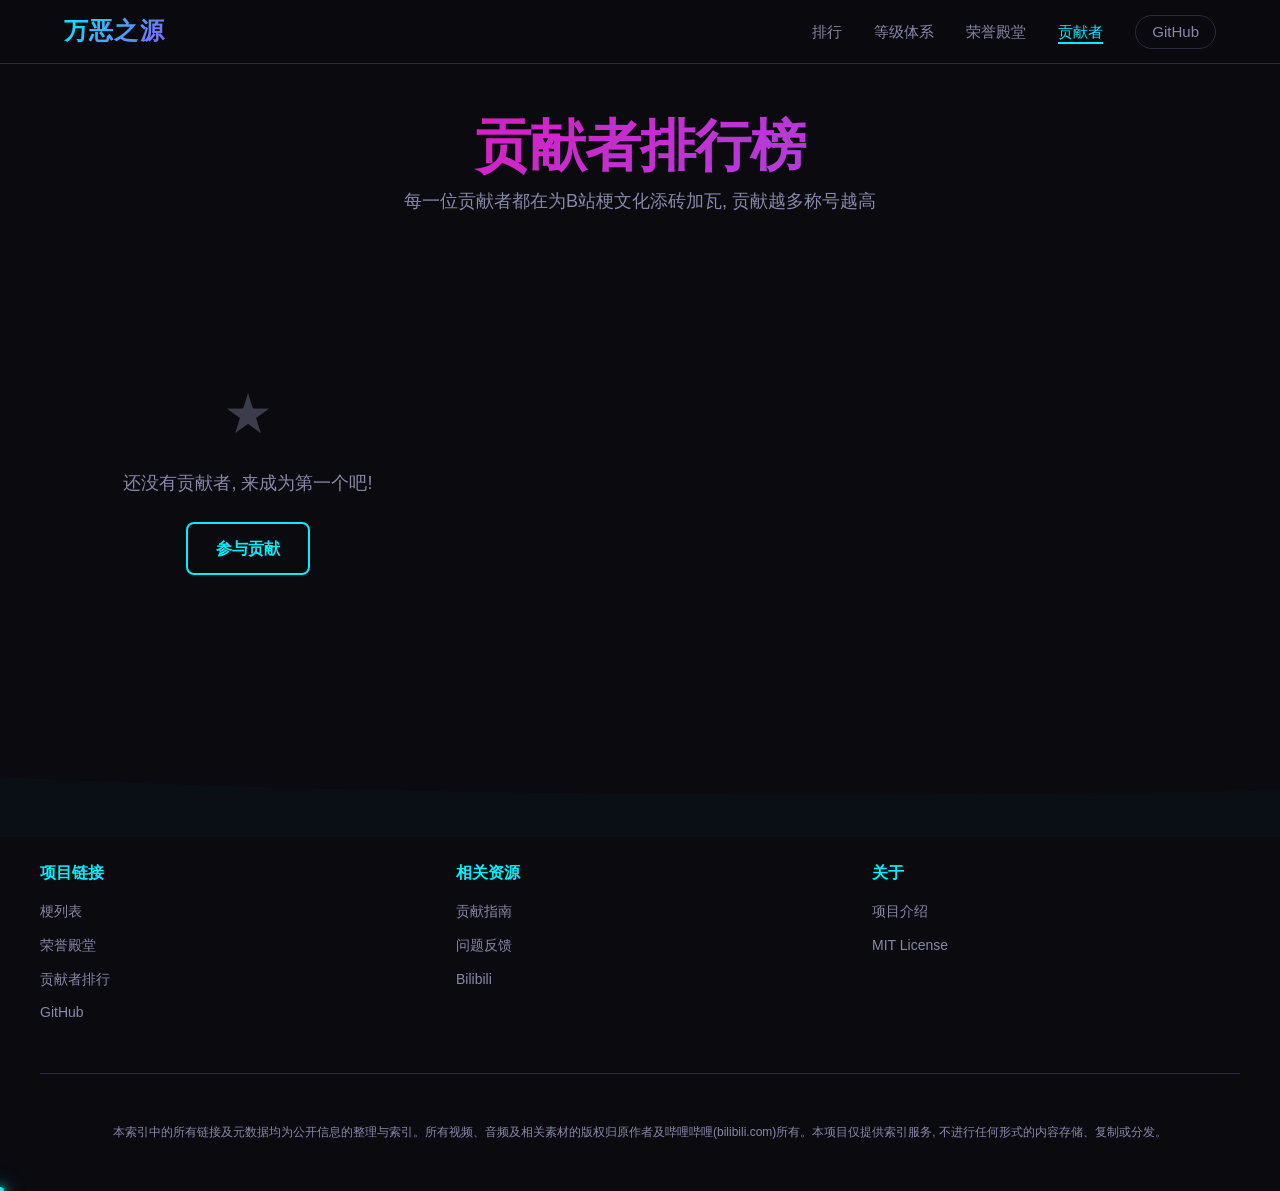
==== docs/contributors.html @ b88a9e04 "Phase 3完成" ====
<!DOCTYPE html>
<html lang="zh-CN">
<head>
    <meta charset="UTF-8">
    <meta name="viewport" content="width=device-width, initial-scale=1.0">
    <title>贡献者排行 | 万恶之源</title>
    <link href="https://fonts.googleapis.com/css2?family=Space+Grotesk:wght@400;500;600;700;800&display=swap" rel="stylesheet">
    <link rel="stylesheet" href="css/style.css">
</head>
<body>
    <nav class="nav">
        <div class="nav-inner">
            <a href="index.html" class="nav-logo">万恶之源</a>
            <button class="nav-hamburger" aria-label="菜单">
                <span></span><span></span><span></span>
            </button>
            <ul class="nav-links">
                <li><a href="memes.html">排行</a></li>
                <li><a href="index.html#tier-system">等级体系</a></li>
                <li><a href="hall-of-fame.html">荣誉殿堂</a></li>
                <li><a href="contributors.html" class="active">贡献者</a></li>
                <li><a href="https://github.com/Zw-awa/the-origin-of-the-meme" class="nav-github" target="_blank" rel="noopener">GitHub</a></li>
            </ul>
        </div>
    </nav>

    <div class="contributors-page-header">
        <h1 class="section-title gradient-pink">贡献者排行榜</h1>
        <p class="section-subtitle">每一位贡献者都在为B站梗文化添砖加瓦, 贡献越多称号越高</p>
    </div>

    <div class="contributors-page-grid" id="contributors-page-container">
        <div class="empty-state">
            <div class="empty-state-icon">&#9733;</div>
            <p class="empty-state-text">还没有贡献者, 来成为第一个吧!</p>
            <a href="https://github.com/Zw-awa/the-origin-of-the-meme/blob/main/CONTRIBUTING.md" class="empty-state-action" target="_blank" rel="noopener">参与贡献</a>
        </div>
    </div>

    <footer class="footer">
        <div class="footer-waves">
            <svg class="wave wave-1" viewBox="0 0 1440 100" preserveAspectRatio="none">
                <path d="M0,50 C360,100 720,0 1080,50 C1260,75 1380,25 1440,50 L1440,100 L0,100 Z" fill="rgba(0,240,255,0.04)"/>
            </svg>
            <svg class="wave wave-2" viewBox="0 0 1440 100" preserveAspectRatio="none">
                <path d="M0,30 C240,80 600,20 960,60 C1200,90 1320,40 1440,30 L1440,100 L0,100 Z" fill="rgba(139,92,246,0.03)"/>
            </svg>
        </div>
        <div class="footer-inner">
            <div class="footer-col">
                <h3>项目链接</h3>
                <ul>
                    <li><a href="memes.html">梗列表</a></li>
                    <li><a href="hall-of-fame.html">荣誉殿堂</a></li>
                    <li><a href="contributors.html">贡献者排行</a></li>
                    <li><a href="https://github.com/Zw-awa/the-origin-of-the-meme" target="_blank" rel="noopener">GitHub</a></li>
                </ul>
            </div>
            <div class="footer-col">
                <h3>相关资源</h3>
                <ul>
                    <li><a href="https://github.com/Zw-awa/the-origin-of-the-meme/blob/main/CONTRIBUTING.md" target="_blank" rel="noopener">贡献指南</a></li>
                    <li><a href="https://github.com/Zw-awa/the-origin-of-the-meme/issues" target="_blank" rel="noopener">问题反馈</a></li>
                    <li><a href="https://www.bilibili.com" target="_blank" rel="noopener">Bilibili</a></li>
                </ul>
            </div>
            <div class="footer-col">
                <h3>关于</h3>
                <ul>
                    <li><a href="https://github.com/Zw-awa/the-origin-of-the-meme#%E8%BF%99%E6%98%AF%E4%BB%80%E4%B9%88" target="_blank" rel="noopener">项目介绍</a></li>
                    <li><a href="https://github.com/Zw-awa/the-origin-of-the-meme/blob/main/LICENSE" target="_blank" rel="noopener">MIT License</a></li>
                </ul>
            </div>
        </div>
        <div class="footer-disclaimer">
            本索引中的所有链接及元数据均为公开信息的整理与索引。所有视频、音频及相关素材的版权归原作者及哔哩哔哩(bilibili.com)所有。本项目仅提供索引服务, 不进行任何形式的内容存储、复制或分发。
        </div>
    </footer>

    <script src="js/data.js"></script>
    <script src="js/cursor.js"></script>
    <script>
    (function () {
        loadData().then(function (data) {
            var contributors = data.contributors;
            var container = document.getElementById('contributors-page-container');

            if (!contributors || contributors.length === 0) return;

            container.innerHTML = '';

            contributors.forEach(function (c) {
                var card = document.createElement('div');
                card.className = 'contributor-card';
                card.innerHTML =
                    '<img class="contributor-avatar" src="https://github.com/' + escapeHtml(c.github) + '.png" alt="' + escapeHtml(c.github) + '" loading="lazy" onerror="this.src=\'data:image/svg+xml,%3Csvg xmlns=%22http://www.w3.org/2000/svg%22 viewBox=%220 0 80 80%22%3E%3Crect fill=%22%231a1a28%22 width=%2280%22 height=%2280%22/%3E%3Ctext fill=%22%238888aa%22 x=%2240%22 y=%2245%22 text-anchor=%22middle%22 font-size=%2220%22%3E' + escapeHtml(c.github.charAt(0).toUpperCase()) + '%3C/text%3E%3C/svg%3E\'">' +
                    '<div class="contributor-username">' + escapeHtml(c.github) + '</div>' +
                    '<div class="contributor-title-badge ' + getContributorTierClass(c.title) + '">' + escapeHtml(c.title) + '</div>' +
                    '<div class="contributor-count">' + formatNumber(c.count) + ' 次贡献</div>';
                card.addEventListener('click', function () {
                    window.open('https://github.com/' + encodeURIComponent(c.github), '_blank', 'noopener');
                });
                container.appendChild(card);
            });
            initContributorMagnetics();
        });
    })();
    </script>
    <script src="js/main.js"></script>
</body>
</html>
---- docs/css/style.css ----
/* ═══════════════════════════════════════════════════════════════
   万恶之源 | The Origin of the Meme
   Design System & Complete Stylesheet
   ═══════════════════════════════════════════════════════════════ */

/* ── Design Tokens ─────────────────────────────────────────── */
:root {
    /* Base */
    --bg-deep: #0a0a0f;
    --bg-surface: #12121a;
    --bg-card: #1a1a28;
    --border: #2a2a3a;
    --text: #e8e8f0;
    --text-muted: #8888aa;

    /* Neon accents */
    --neon-cyan: #00f0ff;
    --neon-purple: #8b5cf6;
    --neon-gold: #ffd700;
    --neon-red: #ff3366;
    --neon-green: #00ff88;
    --neon-pink: #ff00aa;

    /* Tier badge colors (meme tiers 0-9) */
    --tier-0: #6b7280;
    --tier-1: #22c55e;
    --tier-2: #3b82f6;
    --tier-3: #a855f7;
    --tier-4: #f97316;
    --tier-5: #ef4444;
    --tier-6: #dc2626;
    --tier-7: #fbbf24;
    --tier-8: linear-gradient(135deg, #fbbf24, #ffd700);
    --tier-9: linear-gradient(90deg, #ff0000, #ff8800, #ffff00, #00ff00, #0088ff, #8800ff, #ff0088);

    /* Easing */
    --ease-out-expo: cubic-bezier(0.16, 1, 0.3, 1);
    --ease-out-back: cubic-bezier(0.34, 1.56, 0.64, 1);
    --ease-spring: cubic-bezier(0.22, 1, 0.36, 1);

    /* Spacing */
    --space-xs: 4px;
    --space-sm: 8px;
    --space-md: 16px;
    --space-lg: 24px;
    --space-xl: 32px;
    --space-2xl: 48px;
    --space-3xl: 64px;
    --space-4xl: 96px;

    /* Layout */
    --max-width: 1200px;
    --nav-height: 64px;

    /* Typography */
    --font-heading: 'Space Grotesk', -apple-system, BlinkMacSystemFont, sans-serif;
    --font-body: -apple-system, BlinkMacSystemFont, "Segoe UI", "Noto Sans SC", sans-serif;
}

/* ── Reset & Base ──────────────────────────────────────────── */
*, *::before, *::after {
    margin: 0;
    padding: 0;
    box-sizing: border-box;
}

html {
    scroll-behavior: smooth;
    scroll-padding-top: var(--nav-height);
}

body {
    background: var(--bg-deep);
    color: var(--text);
    font-family: var(--font-body);
    font-size: 16px;
    line-height: 1.6;
    overflow-x: hidden;
    cursor: none;
    -webkit-font-smoothing: antialiased;
    -moz-osx-font-smoothing: grayscale;
}

a {
    color: inherit;
    text-decoration: none;
}

img {
    max-width: 100%;
    display: block;
}

button {
    border: none;
    background: none;
    cursor: none;
    font-family: inherit;
    color: inherit;
}

/* ── Typography ────────────────────────────────────────────── */
h1, h2, h3, h4, h5, h6 {
    font-family: var(--font-heading);
    font-weight: 700;
    line-height: 1.2;
}

.section-title {
    font-size: clamp(32px, 5vw, 56px);
    text-align: center;
    margin-bottom: var(--space-sm);
    letter-spacing: -0.02em;
}

.section-subtitle {
    text-align: center;
    color: var(--text-muted);
    font-size: 18px;
    margin-bottom: var(--space-3xl);
}

/* ── Gradient Text Utilities ───────────────────────────────── */
.gradient-cyan-purple {
    background: linear-gradient(135deg, var(--neon-cyan), var(--neon-purple));
    -webkit-background-clip: text;
    -webkit-text-fill-color: transparent;
    background-clip: text;
}

.gradient-cyan-green {
    background: linear-gradient(135deg, var(--neon-cyan), var(--neon-green));
    -webkit-background-clip: text;
    -webkit-text-fill-color: transparent;
    background-clip: text;
}

.gradient-purple {
    background: linear-gradient(135deg, var(--neon-purple), var(--neon-pink));
    -webkit-background-clip: text;
    -webkit-text-fill-color: transparent;
    background-clip: text;
}

.gradient-gold {
    background: linear-gradient(135deg, var(--neon-gold), #ffaa00);
    -webkit-background-clip: text;
    -webkit-text-fill-color: transparent;
    background-clip: text;
}

.gradient-pink {
    background: linear-gradient(135deg, var(--neon-pink), var(--neon-purple));
    -webkit-background-clip: text;
    -webkit-text-fill-color: transparent;
    background-clip: text;
}

/* ── Navigation ────────────────────────────────────────────── */
.nav {
    position: fixed;
    top: 0;
    left: 0;
    right: 0;
    height: var(--nav-height);
    background: rgba(10, 10, 15, 0.85);
    backdrop-filter: blur(20px);
    -webkit-backdrop-filter: blur(20px);
    border-bottom: 1px solid var(--border);
    z-index: 1000;
    transition: transform 0.3s var(--ease-spring);
}

.nav.hidden {
    transform: translateY(-100%);
}

.nav-inner {
    max-width: var(--max-width);
    margin: 0 auto;
    padding: 0 var(--space-lg);
    height: 100%;
    display: flex;
    align-items: center;
    justify-content: space-between;
}

.nav-logo {
    font-family: var(--font-heading);
    font-size: 24px;
    font-weight: 700;
    background: linear-gradient(135deg, var(--neon-cyan), var(--neon-purple));
    -webkit-background-clip: text;
    -webkit-text-fill-color: transparent;
    background-clip: text;
    letter-spacing: 0.05em;
    transition: opacity 0.2s;
}

.nav-logo:hover {
    opacity: 0.8;
}

.nav-links {
    display: flex;
    gap: var(--space-xl);
    list-style: none;
    align-items: center;
}

.nav-links a {
    position: relative;
    font-size: 15px;
    color: var(--text-muted);
    padding: var(--space-xs) 0;
    transition: color 0.3s;
}

.nav-links a::after {
    content: '';
    position: absolute;
    bottom: 0;
    left: 0;
    width: 0;
    height: 2px;
    background: var(--neon-cyan);
    transition: width 0.3s var(--ease-spring);
}

.nav-links a:hover,
.nav-links a.active {
    color: var(--neon-cyan);
}

.nav-links a:hover::after,
.nav-links a.active::after {
    width: 100%;
}

.nav-links .nav-github {
    display: inline-flex;
    align-items: center;
    gap: var(--space-xs);
    padding: var(--space-xs) var(--space-md);
    border: 1px solid var(--border);
    border-radius: 20px;
    transition: border-color 0.3s, color 0.3s;
}

.nav-links .nav-github:hover {
    border-color: var(--neon-cyan);
    color: var(--neon-cyan);
}

.nav-links .nav-github::after {
    display: none;
}

/* Hamburger */
.nav-hamburger {
    display: none;
    flex-direction: column;
    gap: 5px;
    padding: 4px;
    background: none;
    border: none;
    cursor: none;
    z-index: 1001;
}

.nav-hamburger span {
    display: block;
    width: 24px;
    height: 2px;
    background: var(--text);
    border-radius: 2px;
    transition: transform 0.3s, opacity 0.3s;
}

.nav-hamburger.active span:nth-child(1) {
    transform: translateY(7px) rotate(45deg);
}
.nav-hamburger.active span:nth-child(2) {
    opacity: 0;
}
.nav-hamburger.active span:nth-child(3) {
    transform: translateY(-7px) rotate(-45deg);
}

/* ── Custom Cursor ──────────────────────────────────────────── */
.cursor-dot {
    width: 8px;
    height: 8px;
    background: var(--neon-cyan);
    border-radius: 50%;
    position: fixed;
    pointer-events: none;
    z-index: 99999;
    box-shadow: 0 0 10px var(--neon-cyan), 0 0 20px var(--neon-cyan);
    transform: translate(-50%, -50%);
    will-change: left, top;
}

.cursor-ring {
    width: 36px;
    height: 36px;
    border: 2px solid var(--neon-cyan);
    border-radius: 50%;
    position: fixed;
    pointer-events: none;
    z-index: 99998;
    opacity: 0.5;
    transform: translate(-50%, -50%);
    transition: width 0.3s, height 0.3s, border-color 0.3s;
    will-change: left, top;
}

.cursor-ring.hover {
    width: 60px;
    height: 60px;
    border-color: var(--neon-pink);
    opacity: 0.8;
}

/* ── Mouse Trail Particles ─────────────────────────────────── */
.trail-particle {
    position: fixed;
    pointer-events: none;
    z-index: 99997;
    border-radius: 50%;
    animation: trailFade 0.6s var(--ease-out-expo) forwards;
    will-change: transform, opacity;
}

@keyframes trailFade {
    0% { opacity: 1; transform: translate(-50%, -50%) scale(1); }
    100% { opacity: 0; transform: translate(-50%, -50%) scale(0); }
}

/* ── Click Burst ────────────────────────────────────────────── */
.click-burst-container {
    position: fixed;
    pointer-events: none;
    z-index: 99996;
    transform: translate(-50%, -50%);
}

.click-burst-particle {
    position: absolute;
    width: 6px;
    height: 6px;
    border-radius: 50%;
    animation: burstFly 0.6s var(--ease-out-expo) forwards;
}

@keyframes burstFly {
    0% {
        opacity: 1;
        transform: translate(0, 0) scale(1);
    }
    100% {
        opacity: 0;
        transform: translate(var(--tx), var(--ty)) scale(0);
    }
}

/* ── Section Common ─────────────────────────────────────────── */
section {
    padding: var(--space-4xl) var(--space-lg);
    max-width: var(--max-width);
    margin: 0 auto;
    position: relative;
}

.section-divider {
    height: 120px;
    position: relative;
    max-width: var(--max-width);
    margin: 0 auto;
}

.section-divider::before {
    content: '';
    position: absolute;
    top: 50%;
    left: 50%;
    transform: translate(-50%, -50%);
    width: 200px;
    height: 1px;
    background: linear-gradient(90deg, transparent, var(--neon-cyan), transparent);
    box-shadow: 0 0 20px var(--neon-cyan);
}

/* ── Section 1: Hero ────────────────────────────────────────── */
.hero {
    min-height: 100vh;
    display: flex;
    flex-direction: column;
    align-items: center;
    justify-content: center;
    text-align: center;
    position: relative;
    overflow: hidden;
    padding: var(--space-4xl) var(--space-lg);
    max-width: none;
}

.hero-bg-grid {
    position: absolute;
    inset: 0;
    background-image:
        linear-gradient(rgba(0, 240, 255, 0.03) 1px, transparent 1px),
        linear-gradient(90deg, rgba(0, 240, 255, 0.03) 1px, transparent 1px);
    background-size: 60px 60px;
    animation: gridMove 20s linear infinite;
    pointer-events: none;
}

@keyframes gridMove {
    0% { transform: translate(0, 0); }
    100% { transform: translate(60px, 60px); }
}

.hero-content {
    position: relative;
    z-index: 2;
    animation: heroEntry 1s var(--ease-out-expo);
}

@keyframes heroEntry {
    0% {
        opacity: 0;
        transform: scale(0.8) skewX(-5deg);
        filter: blur(10px);
    }
    100% {
        opacity: 1;
        transform: scale(1) skewX(0);
        filter: blur(0);
    }
}

.hero-title {
    font-family: var(--font-heading);
    font-size: clamp(56px, 10vw, 120px);
    font-weight: 800;
    line-height: 1;
    margin-bottom: var(--space-lg);
    background: linear-gradient(135deg, var(--neon-cyan), var(--neon-purple), var(--neon-pink));
    -webkit-background-clip: text;
    -webkit-text-fill-color: transparent;
    background-clip: text;
    position: relative;
    letter-spacing: 0.05em;
}

/* Glitch effect */
.hero-title::before,
.hero-title::after {
    content: "万恶之源";
    position: absolute;
    top: 0;
    left: 0;
    width: 100%;
    height: 100%;
    background: inherit;
    -webkit-background-clip: text;
    -webkit-text-fill-color: transparent;
    background-clip: text;
}

.hero-title::before {
    animation: glitch1 3s infinite;
    color: #ff3366;
    -webkit-text-fill-color: rgba(255, 51, 102, 0.7);
    clip-path: polygon(0 0, 100% 0, 100% 35%, 0 35%);
}

.hero-title::after {
    animation: glitch2 3s infinite;
    color: #00f0ff;
    -webkit-text-fill-color: rgba(0, 240, 255, 0.7);
    clip-path: polygon(0 65%, 100% 65%, 100% 100%, 0 100%);
}

@keyframes glitch1 {
    0%, 90%, 100% { transform: translate(0); }
    92% { transform: translate(-4px, 2px); }
    94% { transform: translate(4px, -2px); }
    96% { transform: translate(-2px, -1px); }
    98% { transform: translate(3px, 1px); }
}

@keyframes glitch2 {
    0%, 90%, 100% { transform: translate(0); }
    93% { transform: translate(3px, -1px); }
    95% { transform: translate(-5px, 2px); }
    97% { transform: translate(2px, -2px); }
    99% { transform: translate(-1px, 1px); }
}

.hero-subtitle {
    font-size: clamp(16px, 2.5vw, 22px);
    color: var(--text-muted);
    margin-bottom: var(--space-2xl);
    max-width: 600px;
    margin-left: auto;
    margin-right: auto;
    line-height: 1.6;
}

.hero-buttons {
    display: flex;
    gap: var(--space-md);
    justify-content: center;
    flex-wrap: wrap;
}

.btn-neon {
    display: inline-flex;
    align-items: center;
    gap: var(--space-sm);
    padding: 14px 36px;
    font-size: 16px;
    font-weight: 600;
    font-family: var(--font-heading);
    border-radius: 8px;
    position: relative;
    overflow: hidden;
    transition: color 0.3s, transform 0.15s;
    border: 2px solid var(--neon-cyan);
    color: var(--neon-cyan);
    background: transparent;
    z-index: 1;
}

.btn-neon::before {
    content: '';
    position: absolute;
    inset: 0;
    background: var(--neon-cyan);
    transform: scaleX(0);
    transform-origin: right;
    transition: transform 0.4s var(--ease-out-expo);
    z-index: -1;
}

.btn-neon:hover {
    color: var(--bg-deep);
}

.btn-neon:hover::before {
    transform: scaleX(1);
    transform-origin: left;
}

.btn-neon:active {
    transform: scale(0.95);
}

.btn-muted {
    display: inline-flex;
    align-items: center;
    gap: var(--space-sm);
    padding: 14px 36px;
    font-size: 16px;
    font-weight: 600;
    font-family: var(--font-heading);
    border-radius: 8px;
    border: 2px solid var(--border);
    color: var(--text-muted);
    background: transparent;
    transition: border-color 0.3s, color 0.3s, transform 0.15s;
}

.btn-muted:hover {
    border-color: var(--neon-purple);
    color: var(--neon-purple);
}

.btn-muted:active {
    transform: scale(0.95);
}

/* Scroll indicator */
.hero-scroll {
    position: absolute;
    bottom: 40px;
    left: 50%;
    transform: translateX(-50%);
    display: flex;
    flex-direction: column;
    align-items: center;
    gap: var(--space-sm);
    color: var(--text-muted);
    font-size: 13px;
    animation: bounceDown 2s ease-in-out infinite;
}

.hero-scroll-arrow {
    width: 24px;
    height: 24px;
    border-right: 2px solid var(--text-muted);
    border-bottom: 2px solid var(--text-muted);
    transform: rotate(45deg);
    opacity: 0.6;
}

@keyframes bounceDown {
    0%, 100% { transform: translateX(-50%) translateY(0); }
    50% { transform: translateX(-50%) translateY(10px); }
}

/* ── Section 2: Stats Overview ──────────────────────────────── */
.stats-grid {
    display: grid;
    grid-template-columns: repeat(4, 1fr);
    gap: var(--space-lg);
}

.stat-card {
    background: var(--bg-card);
    border: 1px solid var(--border);
    border-radius: 16px;
    padding: var(--space-xl);
    text-align: center;
    position: relative;
    overflow: hidden;
    cursor: pointer;
    transition: transform 0.1s;
    transform-style: preserve-3d;
    perspective: 800px;
}

.stat-card::before {
    content: '';
    position: absolute;
    inset: 0;
    background: radial-gradient(circle at var(--mx, 50%) var(--my, 50%), rgba(0, 240, 255, 0.08), transparent 60%);
    pointer-events: none;
    opacity: 0;
    transition: opacity 0.3s;
}

.stat-card:hover::before {
    opacity: 1;
}

.stat-icon {
    font-size: 32px;
    margin-bottom: var(--space-md);
}

.stat-number {
    font-family: var(--font-heading);
    font-size: 48px;
    font-weight: 700;
    background: linear-gradient(135deg, var(--neon-cyan), var(--neon-purple));
    -webkit-background-clip: text;
    -webkit-text-fill-color: transparent;
    background-clip: text;
    line-height: 1;
    margin-bottom: var(--space-sm);
}

.stat-label {
    font-size: 14px;
    color: var(--text-muted);
    text-transform: uppercase;
    letter-spacing: 0.1em;
}

/* ── Section 3: Meme Rankings ───────────────────────────────── */
.rankings-list {
    display: flex;
    flex-direction: column;
    gap: var(--space-md);
}

.ranking-card {
    display: flex;
    align-items: center;
    gap: var(--space-lg);
    background: var(--bg-card);
    border: 1px solid var(--border);
    border-radius: 12px;
    padding: var(--space-lg);
    position: relative;
    overflow: hidden;
    transition: transform 0.3s var(--ease-out-expo), background 0.3s, border-color 0.3s;
    cursor: pointer;
    text-decoration: none;
    color: inherit;
}

.ranking-card::before {
    content: '';
    position: absolute;
    left: 0;
    top: 0;
    bottom: 0;
    width: 0;
    transition: width 0.3s var(--ease-spring);
}

.ranking-card:hover {
    transform: translateX(-8px);
    background: rgba(26, 26, 40, 0.6);
}

.ranking-card:hover::before {
    width: 3px;
}

.ranking-card[data-tier="0"]:hover::before { background: var(--tier-0); }
.ranking-card[data-tier="1"]:hover::before { background: var(--tier-1); }
.ranking-card[data-tier="2"]:hover::before { background: var(--tier-2); }
.ranking-card[data-tier="3"]:hover::before { background: var(--tier-3); }
.ranking-card[data-tier="4"]:hover::before { background: var(--tier-4); }
.ranking-card[data-tier="5"]:hover::before { background: var(--tier-5); }
.ranking-card[data-tier="6"]:hover::before { background: var(--tier-6); }
.ranking-card[data-tier="7"]:hover::before { background: var(--tier-7); }
.ranking-card[data-tier="8"]:hover::before { background: var(--tier-8); }
.ranking-card[data-tier="9"]:hover::before {
    width: 3px;
    background: var(--tier-9);
    background-size: 200% 100%;
}

.rank-number {
    font-family: var(--font-heading);
    font-size: 32px;
    font-weight: 800;
    min-width: 48px;
    text-align: center;
    transition: transform 0.3s;
    color: var(--text-muted);
}

.ranking-card:hover .rank-number {
    transform: scale(1.2);
}

.rank-1 .rank-number { color: var(--neon-gold); }
.rank-2 .rank-number { color: #c0c0c0; }
.rank-3 .rank-number { color: #cd7f32; }

.ranking-card-main {
    flex: 1;
    min-width: 0;
}

.ranking-card-name {
    font-family: var(--font-heading);
    font-size: 20px;
    font-weight: 600;
    margin-bottom: var(--space-xs);
}

.ranking-card-desc {
    font-size: 14px;
    color: var(--text-muted);
    white-space: nowrap;
    overflow: hidden;
    text-overflow: ellipsis;
    margin-bottom: var(--space-sm);
}

.ranking-card-tags {
    display: flex;
    gap: var(--space-xs);
    flex-wrap: wrap;
}

.ranking-card-tag {
    font-size: 11px;
    padding: 2px 10px;
    border-radius: 10px;
    background: rgba(255, 255, 255, 0.05);
    color: var(--text-muted);
    border: 1px solid var(--border);
}

.ranking-card-right {
    text-align: right;
    flex-shrink: 0;
    display: flex;
    flex-direction: column;
    align-items: flex-end;
    gap: var(--space-sm);
}

.ranking-card-count {
    font-family: var(--font-heading);
    font-size: 14px;
    color: var(--text-muted);
}

/* ── Tier Badges ────────────────────────────────────────────── */
.tier-badge {
    display: inline-block;
    padding: 4px 12px;
    border-radius: 20px;
    font-size: 12px;
    font-weight: 600;
    font-family: var(--font-body);
    letter-spacing: 0.02em;
    white-space: nowrap;
}

.tier-badge.tier-0 { background: var(--tier-0); color: #fff; }
.tier-badge.tier-1 { background: var(--tier-1); color: #000; }
.tier-badge.tier-2 { background: var(--tier-2); color: #fff; }
.tier-badge.tier-3 { background: var(--tier-3); color: #fff; }
.tier-badge.tier-4 { background: var(--tier-4); color: #000; }
.tier-badge.tier-5 { background: var(--tier-5); color: #fff; }
.tier-badge.tier-6 { background: var(--tier-6); color: #fff; }
.tier-badge.tier-7 { background: var(--tier-7); color: #000; }
.tier-badge.tier-8 { background: var(--tier-8); color: #000; }

.tier-badge.legendary {
    background: linear-gradient(90deg, #ff0000, #ff8800, #ffff00, #00ff00, #0088ff, #8800ff, #ff0088);
    background-size: 200% 100%;
    animation: rainbowShift 3s linear infinite;
    box-shadow: 0 0 15px rgba(255, 215, 0, 0.4);
    color: #000;
}

@keyframes rainbowShift {
    0% { background-position: 0% 50%; }
    100% { background-position: 200% 50%; }
}

.tier-badge-lg {
    padding: 6px 18px;
    font-size: 15px;
    border-radius: 24px;
}

/* ── Section 4: Tier System ─────────────────────────────────── */
.tier-system {
    display: flex;
    flex-direction: column;
    gap: var(--space-md);
}

.tier-entry {
    display: flex;
    align-items: center;
    gap: var(--space-lg);
    padding: var(--space-md) var(--space-lg);
    background: var(--bg-card);
    border: 1px solid var(--border);
    border-radius: 12px;
    position: relative;
    overflow: hidden;
    transition: background 0.3s;
}

.tier-entry:hover {
    background: rgba(26, 26, 40, 0.4);
}

.tier-indicator {
    width: 20px;
    height: 20px;
    border-radius: 50%;
    border: 2px solid var(--border);
    flex-shrink: 0;
    transition: transform 0.3s var(--ease-out-back), box-shadow 0.3s, background 0.3s, border-color 0.3s;
}

.tier-entry:hover .tier-indicator {
    transform: scale(1.3);
}

.tier-indicator.lit.tier-0 { background: var(--tier-0); border-color: var(--tier-0); box-shadow: 0 0 12px var(--tier-0); }
.tier-indicator.lit.tier-1 { background: var(--tier-1); border-color: var(--tier-1); box-shadow: 0 0 12px var(--tier-1); }
.tier-indicator.lit.tier-2 { background: var(--tier-2); border-color: var(--tier-2); box-shadow: 0 0 12px var(--tier-2); }
.tier-indicator.lit.tier-3 { background: var(--tier-3); border-color: var(--tier-3); box-shadow: 0 0 12px var(--tier-3); }
.tier-indicator.lit.tier-4 { background: var(--tier-4); border-color: var(--tier-4); box-shadow: 0 0 12px var(--tier-4); }
.tier-indicator.lit.tier-5 { background: var(--tier-5); border-color: var(--tier-5); box-shadow: 0 0 12px var(--tier-5); }
.tier-indicator.lit.tier-6 { background: var(--tier-6); border-color: var(--tier-6); box-shadow: 0 0 12px var(--tier-6); }
.tier-indicator.lit.tier-7 { background: var(--tier-7); border-color: var(--tier-7); box-shadow: 0 0 12px var(--tier-7); }
.tier-indicator.lit.tier-8 { background: linear-gradient(135deg, #fbbf24, #ffd700); border-color: var(--neon-gold); box-shadow: 0 0 12px var(--neon-gold); }
.tier-indicator.lit.tier-9 {
    background: linear-gradient(90deg, #ff0000, #ff8800, #ffff00, #00ff00, #0088ff, #8800ff, #ff0088);
    border-color: transparent;
    box-shadow: 0 0 20px rgba(255, 215, 0, 0.6);
    background-size: 200% 100%;
    animation: rainbowShift 3s linear infinite;
}

.tier-info {
    flex: 1;
    min-width: 0;
    display: flex;
    align-items: baseline;
    gap: var(--space-sm);
    flex-wrap: wrap;
}

.tier-name {
    font-family: var(--font-heading);
    font-size: 18px;
    font-weight: 600;
    white-space: nowrap;
}

.tier-range {
    font-size: 13px;
    color: var(--text-muted);
    font-family: var(--font-heading);
}

.tier-label {
    font-size: 13px;
    color: var(--text-muted);
    font-style: italic;
}

.tier-energy-bar-wrap {
    width: 100%;
    height: 4px;
    background: var(--border);
    border-radius: 2px;
    margin-top: var(--space-xs);
    overflow: hidden;
}

.tier-energy-bar {
    height: 100%;
    border-radius: 2px;
    width: 0%;
    transition: width 0.8s var(--ease-out-expo), box-shadow 0.3s;
}

.tier-entry:hover .tier-energy-bar {
    box-shadow: 0 0 8px currentColor;
}

/* Pulse for high tiers */
.tier-entry.pulse .tier-energy-bar {
    animation: energyPulse 2s ease-in-out infinite;
}

@keyframes energyPulse {
    0%, 100% { opacity: 1; }
    50% { opacity: 0.6; }
}

/* ── Section 5: Contributors ────────────────────────────────── */
.contributor-grid {
    display: grid;
    grid-template-columns: repeat(3, 1fr);
    gap: var(--space-lg);
}

.contributor-card {
    background: var(--bg-card);
    border: 1px solid var(--border);
    border-radius: 16px;
    padding: var(--space-xl);
    text-align: center;
    position: relative;
    overflow: hidden;
    cursor: pointer;
    transition: border-color 0.3s, transform 0.3s;
}

.contributor-card:hover {
    border-color: var(--neon-pink);
    transform: translateY(-4px);
}

/* Ripple on entry */
.contributor-card::after {
    content: '';
    position: absolute;
    left: var(--ripple-x, 50%);
    top: var(--ripple-y, 50%);
    border-radius: 50%;
    background: rgba(255, 0, 170, 0.1);
    width: 10px;
    height: 10px;
    opacity: 0;
    transform: scale(0);
    transition: none;
    pointer-events: none;
}

.contributor-card.ripple-active::after {
    animation: cardRipple 0.8s ease-out forwards;
}

@keyframes cardRipple {
    0% { transform: scale(0); opacity: 0.3; }
    100% { transform: scale(30); opacity: 0; }
}

.contributor-avatar {
    width: 80px;
    height: 80px;
    border-radius: 50%;
    margin: 0 auto var(--space-md);
    border: 2px solid var(--border);
    object-fit: cover;
    background: var(--bg-surface);
    transition: border-color 0.5s var(--ease-out-back), transform 0.5s var(--ease-out-back);
    will-change: transform;
}

.contributor-card:hover .contributor-avatar {
    border-color: var(--neon-pink);
}

/* Magnetic avatar effect active class */
.contributor-avatar.magnetic {
    transition: transform 0.1s linear;
}

.contributor-avatar.spring-back {
    transition: transform 0.5s var(--ease-out-back);
}

.contributor-username {
    font-family: var(--font-heading);
    font-size: 18px;
    font-weight: 600;
    margin-bottom: var(--space-sm);
}

.contributor-title-badge {
    display: inline-block;
    padding: 4px 14px;
    border-radius: 20px;
    font-size: 12px;
    font-weight: 600;
    margin-bottom: var(--space-sm);
    transition: transform 0.4s var(--ease-out-back);
}

.contributor-card:hover .contributor-title-badge {
    transform: scale(1.15) rotate(2deg);
}

.contributor-title-badge.tier-0 { background: var(--tier-0); color: #fff; }
.contributor-title-badge.tier-1 { background: var(--tier-1); color: #000; }
.contributor-title-badge.tier-2 { background: var(--tier-2); color: #fff; }
.contributor-title-badge.tier-3 { background: var(--tier-3); color: #fff; }
.contributor-title-badge.tier-4 { background: var(--tier-7); color: #000; animation: badgeGlow 2s ease-in-out infinite; }
.contributor-title-badge.tier-5 { background: var(--tier-8); color: #000; animation: badgeGlow 1.5s ease-in-out infinite; }

@keyframes badgeGlow {
    0%, 100% { box-shadow: 0 0 8px rgba(255, 215, 0, 0.3); }
    50% { box-shadow: 0 0 20px rgba(255, 215, 0, 0.6); }
}

.contributor-count {
    font-size: 13px;
    color: var(--text-muted);
}

/* ── Empty State ────────────────────────────────────────────── */
.empty-state {
    text-align: center;
    padding: var(--space-4xl) var(--space-lg);
    color: var(--text-muted);
}

.empty-state-icon {
    font-size: 48px;
    margin-bottom: var(--space-md);
    opacity: 0.4;
}

.empty-state-text {
    font-size: 18px;
    margin-bottom: var(--space-lg);
    line-height: 1.6;
}

.empty-state-action {
    display: inline-flex;
    align-items: center;
    gap: var(--space-sm);
    padding: 12px 28px;
    border: 2px solid var(--neon-cyan);
    border-radius: 8px;
    color: var(--neon-cyan);
    font-weight: 600;
    font-family: var(--font-heading);
    transition: color 0.3s, background 0.3s;
}

.empty-state-action:hover {
    background: var(--neon-cyan);
    color: var(--bg-deep);
}

/* ── Section 6: Footer ──────────────────────────────────────── */
.footer {
    position: relative;
    padding: var(--space-4xl) var(--space-lg) var(--space-2xl);
    max-width: none;
    overflow: hidden;
}

.footer-waves {
    position: absolute;
    top: -50px;
    left: 0;
    width: 200%;
    height: 120px;
    overflow: hidden;
    pointer-events: none;
}

.wave {
    position: absolute;
    width: 200%;
    height: 100%;
}

.wave-1 {
    top: 0;
    animation: waveMove 8s linear infinite;
    opacity: 0.5;
}

.wave-2 {
    top: 15px;
    animation: waveMove 12s linear infinite reverse;
    opacity: 0.3;
}

@keyframes waveMove {
    0% { transform: translateX(0); }
    100% { transform: translateX(-50%); }
}

.footer-inner {
    max-width: var(--max-width);
    margin: 0 auto;
    display: grid;
    grid-template-columns: repeat(3, 1fr);
    gap: var(--space-2xl);
    position: relative;
    z-index: 2;
}

.footer-col h3 {
    font-family: var(--font-heading);
    font-size: 16px;
    color: var(--neon-cyan);
    margin-bottom: var(--space-md);
    font-weight: 600;
}

.footer-col ul {
    list-style: none;
    display: flex;
    flex-direction: column;
    gap: var(--space-sm);
}

.footer-col a {
    color: var(--text-muted);
    font-size: 14px;
    transition: color 0.3s var(--ease-out-back), transform 0.4s var(--ease-out-back);
    display: inline-block;
    transform-origin: left center;
}

.footer-col a:hover {
    color: var(--neon-cyan);
    transform: scaleX(1.1);
}

.footer-disclaimer {
    text-align: center;
    color: var(--text-muted);
    font-size: 12px;
    padding-top: var(--space-2xl);
    margin-top: var(--space-2xl);
    border-top: 1px solid var(--border);
    max-width: var(--max-width);
    margin-left: auto;
    margin-right: auto;
    line-height: 1.8;
    position: relative;
    z-index: 2;
}

/* ── Memes Page ─────────────────────────────────────────────── */
.page-header {
    padding-top: calc(var(--nav-height) + var(--space-2xl));
    text-align: center;
    max-width: var(--max-width);
    margin: 0 auto;
    padding-left: var(--space-lg);
    padding-right: var(--space-lg);
}

.search-bar {
    display: flex;
    gap: var(--space-md);
    max-width: 600px;
    margin: var(--space-xl) auto;
    flex-wrap: wrap;
}

.search-input {
    flex: 1;
    min-width: 200px;
    padding: 12px 20px;
    border-radius: 12px;
    border: 1px solid var(--border);
    background: var(--bg-card);
    color: var(--text);
    font-size: 15px;
    font-family: var(--font-body);
    outline: none;
    transition: border-color 0.3s, box-shadow 0.3s;
}

.search-input:focus {
    border-color: var(--neon-cyan);
    box-shadow: 0 0 12px rgba(0, 240, 255, 0.15);
}

.search-input::placeholder {
    color: var(--text-muted);
}

.tag-filters {
    display: flex;
    gap: var(--space-sm);
    flex-wrap: wrap;
    justify-content: center;
    margin-bottom: var(--space-xl);
}

.tag-filter {
    padding: 6px 16px;
    border-radius: 20px;
    border: 1px solid var(--border);
    background: transparent;
    color: var(--text-muted);
    font-size: 13px;
    cursor: pointer;
    transition: all 0.3s;
}

.tag-filter:hover,
.tag-filter.active {
    border-color: var(--neon-cyan);
    color: var(--neon-cyan);
    background: rgba(0, 240, 255, 0.05);
}

.memes-tier-group {
    margin-bottom: var(--space-2xl);
}

.memes-tier-group-header {
    display: flex;
    align-items: center;
    gap: var(--space-md);
    margin-bottom: var(--space-lg);
    padding-bottom: var(--space-sm);
    border-bottom: 1px solid var(--border);
}

.memes-tier-dot {
    width: 12px;
    height: 12px;
    border-radius: 50%;
    flex-shrink: 0;
}

.memes-tier-dot.tier-0 { background: var(--tier-0); }
.memes-tier-dot.tier-1 { background: var(--tier-1); }
.memes-tier-dot.tier-2 { background: var(--tier-2); }
.memes-tier-dot.tier-3 { background: var(--tier-3); }
.memes-tier-dot.tier-4 { background: var(--tier-4); }
.memes-tier-dot.tier-5 { background: var(--tier-5); }
.memes-tier-dot.tier-6 { background: var(--tier-6); }
.memes-tier-dot.tier-7 { background: var(--tier-7); }
.memes-tier-dot.tier-8 { background: linear-gradient(135deg, #fbbf24, #ffd700); }
.memes-tier-dot.tier-9 { background: linear-gradient(90deg, #ff0000, #ff8800, #ffff00, #00ff00, #0088ff, #8800ff, #ff0088); background-size: 200% 100%; animation: rainbowShift 3s linear infinite; }

.memes-tier-name {
    font-family: var(--font-heading);
    font-size: 20px;
    font-weight: 600;
}

.memes-tier-count {
    font-size: 14px;
    color: var(--text-muted);
}

.memes-grid {
    display: grid;
    grid-template-columns: repeat(auto-fill, minmax(320px, 1fr));
    gap: var(--space-md);
}

.meme-card {
    background: var(--bg-card);
    border: 1px solid var(--border);
    border-radius: 12px;
    padding: var(--space-lg);
    cursor: pointer;
    transition: transform 0.3s, border-color 0.3s, box-shadow 0.3s;
    text-decoration: none;
    color: inherit;
    display: block;
}

.meme-card:hover {
    transform: translateY(-4px);
    border-color: var(--neon-cyan);
    box-shadow: 0 8px 24px rgba(0, 240, 255, 0.08);
}

.meme-card-header {
    display: flex;
    justify-content: space-between;
    align-items: flex-start;
    margin-bottom: var(--space-sm);
}

.meme-card-name {
    font-family: var(--font-heading);
    font-size: 20px;
    font-weight: 600;
}

.meme-card-desc {
    font-size: 14px;
    color: var(--text-muted);
    margin-bottom: var(--space-md);
    display: -webkit-box;
    -webkit-line-clamp: 2;
    -webkit-box-orient: vertical;
    overflow: hidden;
}

.meme-card-footer {
    display: flex;
    justify-content: space-between;
    align-items: center;
    flex-wrap: wrap;
    gap: var(--space-sm);
}

.meme-card-tags {
    display: flex;
    gap: var(--space-xs);
    flex-wrap: wrap;
}

.meme-card-tag {
    font-size: 11px;
    padding: 2px 10px;
    border-radius: 10px;
    background: rgba(255, 255, 255, 0.05);
    color: var(--text-muted);
}

.meme-card-count {
    font-size: 13px;
    color: var(--text-muted);
}

/* ── Meme Detail Page ───────────────────────────────────────── */
.meme-detail {
    padding-top: calc(var(--nav-height) + var(--space-2xl));
    max-width: 800px;
    margin: 0 auto;
    padding-left: var(--space-lg);
    padding-right: var(--space-lg);
}

.meme-detail-header {
    text-align: center;
    margin-bottom: var(--space-2xl);
}

.meme-detail-tier {
    margin-bottom: var(--space-md);
}

.meme-detail-name {
    font-family: var(--font-heading);
    font-size: clamp(36px, 6vw, 56px);
    font-weight: 800;
    background: linear-gradient(135deg, var(--neon-cyan), var(--neon-purple));
    -webkit-background-clip: text;
    -webkit-text-fill-color: transparent;
    background-clip: text;
    margin-bottom: var(--space-md);
}

.meme-detail-aliases {
    font-size: 15px;
    color: var(--text-muted);
    margin-bottom: var(--space-md);
}

.meme-detail-aliases span {
    display: inline-block;
    margin: 0 4px;
}

.meme-detail-description {
    font-size: 16px;
    line-height: 1.8;
    color: var(--text);
    max-width: 600px;
    margin: 0 auto var(--space-xl);
}

.meme-detail-tags {
    display: flex;
    gap: var(--space-sm);
    justify-content: center;
    flex-wrap: wrap;
    margin-bottom: var(--space-xl);
}

.meme-detail-tag {
    padding: 4px 14px;
    border-radius: 20px;
    background: rgba(255, 255, 255, 0.05);
    border: 1px solid var(--border);
    font-size: 13px;
    color: var(--text-muted);
}

.meme-detail-origin {
    text-align: center;
    margin-bottom: var(--space-2xl);
}

.meme-detail-origin a {
    color: var(--neon-cyan);
    font-weight: 600;
    word-break: break-all;
}

.meme-detail-videos {
    margin-bottom: var(--space-2xl);
}

.meme-detail-videos h2 {
    font-family: var(--font-heading);
    font-size: 24px;
    margin-bottom: var(--space-lg);
    text-align: center;
}

.video-list {
    display: flex;
    flex-direction: column;
    gap: var(--space-md);
}

.video-card {
    background: var(--bg-card);
    border: 1px solid var(--border);
    border-radius: 12px;
    padding: var(--space-lg);
    transition: border-color 0.3s;
}

.video-card:hover {
    border-color: var(--neon-cyan);
}

.video-card-title {
    font-family: var(--font-heading);
    font-size: 16px;
    font-weight: 600;
    margin-bottom: var(--space-xs);
}

.video-card-title a {
    color: var(--neon-cyan);
    transition: opacity 0.2s;
}

.video-card-title a:hover {
    opacity: 0.7;
}

.video-card-author {
    font-size: 14px;
    color: var(--text-muted);
    margin-bottom: var(--space-xs);
}

.video-card-desc {
    font-size: 14px;
    color: var(--text-muted);
    margin-bottom: var(--space-sm);
    line-height: 1.6;
}

.video-card-contributor {
    font-size: 13px;
    color: var(--text-muted);
}

.video-card-contributor a {
    color: var(--neon-purple);
}

.video-card-contributor a:hover {
    text-decoration: underline;
}

.meme-detail-back {
    display: inline-flex;
    align-items: center;
    gap: var(--space-sm);
    color: var(--text-muted);
    font-size: 15px;
    margin-bottom: var(--space-xl);
    transition: color 0.3s;
}

.meme-detail-back:hover {
    color: var(--neon-cyan);
}

.meme-detail-cta {
    text-align: center;
    padding: var(--space-2xl) 0;
}

/* ── Hall of Fame Page ──────────────────────────────────────── */
.hall-of-fame-hero {
    text-align: center;
    padding-top: calc(var(--nav-height) + var(--space-4xl));
    margin-bottom: var(--space-2xl);
}

.hall-of-fame-title {
    font-family: var(--font-heading);
    font-size: clamp(40px, 7vw, 72px);
    font-weight: 800;
    background: linear-gradient(135deg, var(--neon-gold), #ffaa00, var(--neon-gold));
    -webkit-background-clip: text;
    -webkit-text-fill-color: transparent;
    background-clip: text;
    background-size: 200% 200%;
    animation: goldShimmer 4s ease-in-out infinite;
}

@keyframes goldShimmer {
    0%, 100% { background-position: 0% 50%; }
    50% { background-position: 100% 50%; }
}

.hall-of-fame-subtitle {
    font-size: 18px;
    color: var(--text-muted);
    margin-top: var(--space-md);
}

.hall-of-fame-grid {
    display: grid;
    grid-template-columns: repeat(auto-fill, minmax(340px, 1fr));
    gap: var(--space-lg);
    max-width: var(--max-width);
    margin: 0 auto;
    padding: 0 var(--space-lg) var(--space-4xl);
}

.hof-card {
    background: var(--bg-card);
    border: 1px solid rgba(255, 215, 0, 0.15);
    border-radius: 16px;
    padding: var(--space-xl);
    text-align: center;
    position: relative;
    overflow: hidden;
    transition: transform 0.3s, border-color 0.3s, box-shadow 0.3s;
}

.hof-card::before {
    content: '';
    position: absolute;
    inset: 0;
    background: radial-gradient(ellipse at 50% 0%, rgba(255, 215, 0, 0.05), transparent 60%);
    pointer-events: none;
}

.hof-card:hover {
    transform: translateY(-6px);
    border-color: var(--neon-gold);
    box-shadow: 0 12px 40px rgba(255, 215, 0, 0.1);
}

.hof-card-crown {
    font-size: 48px;
    margin-bottom: var(--space-md);
}

.hof-card-name {
    font-family: var(--font-heading);
    font-size: 24px;
    font-weight: 700;
    color: var(--neon-gold);
    margin-bottom: var(--space-sm);
}

.hof-card-desc {
    font-size: 14px;
    color: var(--text-muted);
    margin-bottom: var(--space-md);
    line-height: 1.6;
}

.hof-card-stats {
    display: flex;
    justify-content: center;
    gap: var(--space-lg);
}

.hof-stat {
    text-align: center;
}

.hof-stat-value {
    font-family: var(--font-heading);
    font-size: 28px;
    font-weight: 700;
    color: var(--neon-gold);
}

.hof-stat-label {
    font-size: 12px;
    color: var(--text-muted);
    text-transform: uppercase;
    letter-spacing: 0.1em;
}

/* ── Contributors Page ──────────────────────────────────────── */
.contributors-page-header {
    padding-top: calc(var(--nav-height) + var(--space-2xl));
    text-align: center;
    max-width: var(--max-width);
    margin: 0 auto;
    padding-left: var(--space-lg);
    padding-right: var(--space-lg);
}

.contributors-page-grid {
    display: grid;
    grid-template-columns: repeat(auto-fill, minmax(280px, 1fr));
    gap: var(--space-lg);
    max-width: var(--max-width);
    margin: 0 auto;
    padding: 0 var(--space-lg) var(--space-4xl);
}

/* ── Back Link ──────────────────────────────────────────────── */
.back-link {
    display: inline-flex;
    align-items: center;
    gap: var(--space-sm);
    color: var(--text-muted);
    padding: var(--space-sm) 0;
    font-size: 15px;
    transition: color 0.3s;
}

.back-link:hover {
    color: var(--neon-cyan);
}

/* ── Loading / Skeleton ─────────────────────────────────────── */
.skeleton {
    background: linear-gradient(90deg, var(--bg-card) 25%, var(--bg-surface) 50%, var(--bg-card) 75%);
    background-size: 200% 100%;
    animation: shimmer 1.5s infinite;
    border-radius: 8px;
}

@keyframes shimmer {
    0% { background-position: 200% 0; }
    100% { background-position: -200% 0; }
}

/* ── Error State ────────────────────────────────────────────── */
.error-state {
    text-align: center;
    padding: var(--space-4xl);
    color: var(--neon-red);
}

.error-state-text {
    font-size: 16px;
    margin-bottom: var(--space-md);
}

/* ── Utility ────────────────────────────────────────────────── */
.text-center { text-align: center; }
.mt-1 { margin-top: var(--space-sm); }
.mt-2 { margin-top: var(--space-md); }
.mt-3 { margin-top: var(--space-lg); }
.mt-4 { margin-top: var(--space-xl); }
.hidden { display: none !important; }
.no-memes { display: none; }

/* ── Responsive: Tablet ─────────────────────────────────────── */
@media (max-width: 1023px) {
    .stats-grid {
        grid-template-columns: repeat(2, 1fr);
    }

    .contributor-grid {
        grid-template-columns: repeat(2, 1fr);
    }

    .footer-inner {
        grid-template-columns: repeat(2, 1fr);
    }

    .memes-grid {
        grid-template-columns: repeat(2, 1fr);
    }

    .hall-of-fame-grid {
        grid-template-columns: repeat(2, 1fr);
    }
}

/* ── Responsive: Mobile ─────────────────────────────────────── */
@media (max-width: 640px) {
    body {
        cursor: auto;
    }

    .cursor-dot,
    .cursor-ring {
        display: none !important;
    }

    .nav-links {
        display: none;
    }

    .nav-links.open {
        display: flex;
        flex-direction: column;
        position: absolute;
        top: var(--nav-height);
        left: 0;
        right: 0;
        background: rgba(10, 10, 15, 0.95);
        backdrop-filter: blur(20px);
        -webkit-backdrop-filter: blur(20px);
        padding: var(--space-lg);
        gap: var(--space-md);
        border-bottom: 1px solid var(--border);
    }

    .nav-hamburger {
        display: flex;
    }

    .stats-grid {
        grid-template-columns: 1fr;
    }

    .contributor-grid {
        grid-template-columns: 1fr;
    }

    .contributors-page-grid {
        grid-template-columns: 1fr;
    }

    .footer-inner {
        grid-template-columns: 1fr;
        gap: var(--space-xl);
    }

    .memes-grid {
        grid-template-columns: 1fr;
    }

    .hall-of-fame-grid {
        grid-template-columns: 1fr;
    }

    .hero-title {
        font-size: 48px;
    }

    .search-bar {
        flex-direction: column;
    }

    .ranking-card {
        flex-direction: column;
        align-items: flex-start;
        gap: var(--space-md);
    }

    .ranking-card-right {
        flex-direction: row;
        align-items: center;
        gap: var(--space-md);
    }

    .rank-number {
        font-size: 24px;
        min-width: 32px;
    }

    .meme-detail {
        padding-top: calc(var(--nav-height) + var(--space-xl));
    }
}

/* ── Reduced Motion ─────────────────────────────────────────── */
@media (prefers-reduced-motion: reduce) {
    *,
    *::before,
    *::after {
        animation-duration: 0.01ms !important;
        animation-iteration-count: 1 !important;
        transition-duration: 0.01ms !important;
    }

    .cursor-dot,
    .cursor-ring {
        display: none !important;
    }

    body {
        cursor: auto;
    }

    html {
        scroll-behavior: auto;
    }
}
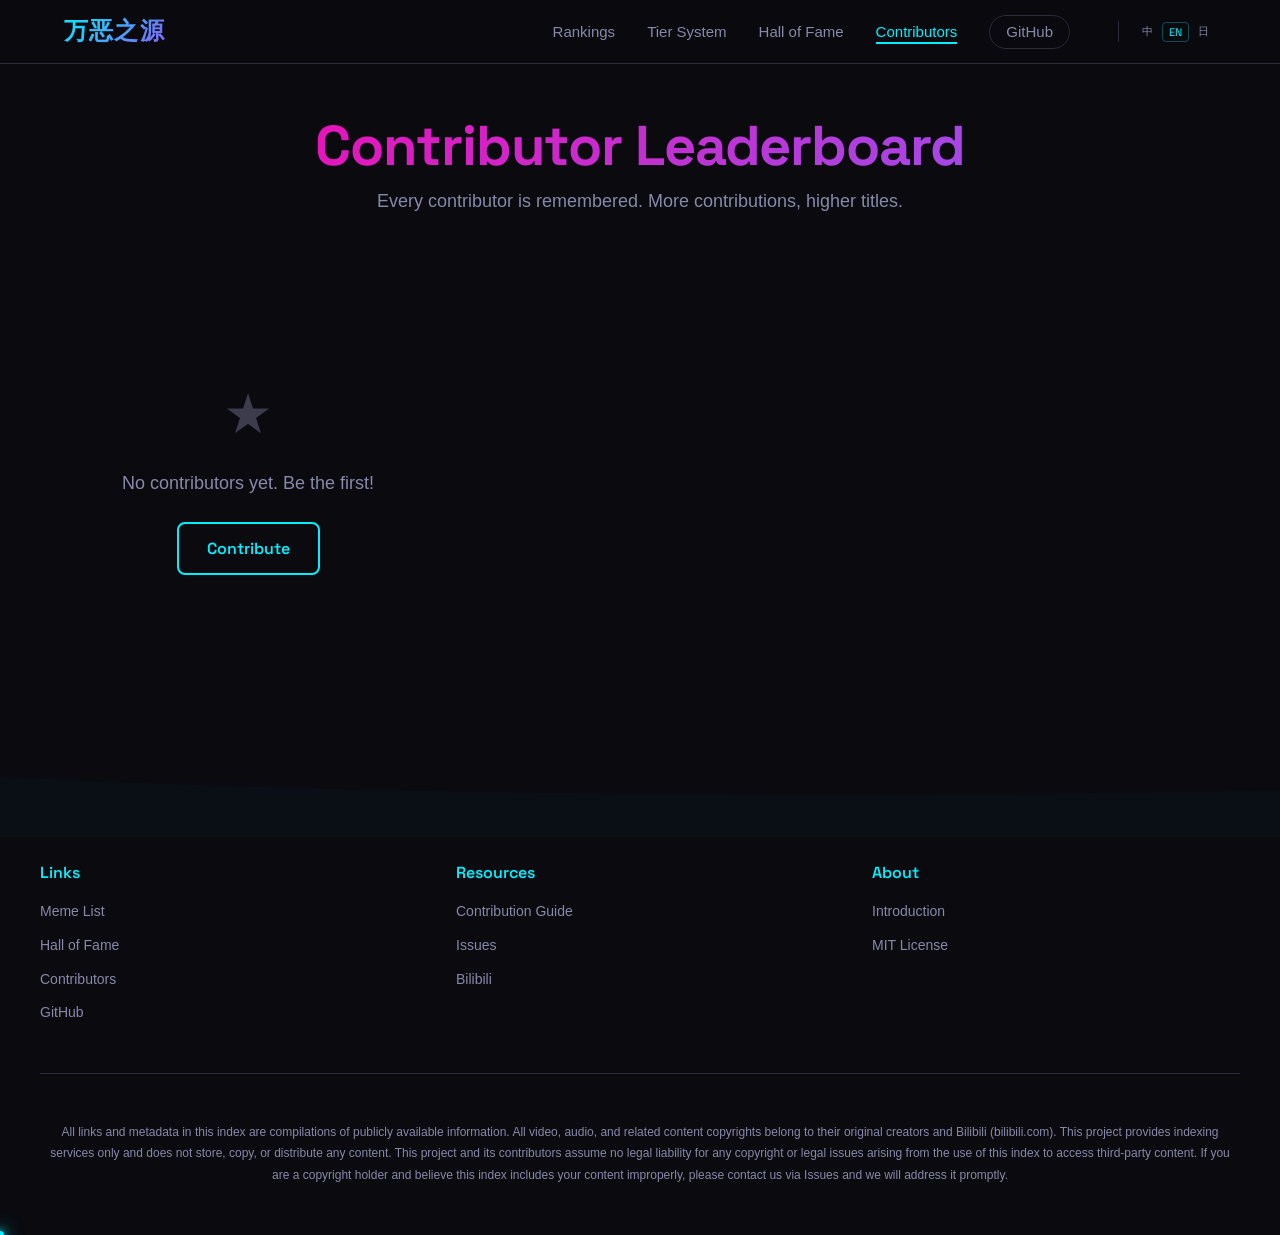
==== commit 418cdfae: "feat: Phase 5 — i18n 多语言支持" ====
--- a/docs/contributors.html
+++ b/docs/contributors.html
@@ -3,7 +3,7 @@
 <head>
     <meta charset="UTF-8">
     <meta name="viewport" content="width=device-width, initial-scale=1.0">
-    <title>贡献者排行 | 万恶之源</title>
+    <title data-i18n="pageTitle.contributors">贡献者排行 | 万恶之源</title>
     <link href="https://fonts.googleapis.com/css2?family=Space+Grotesk:wght@400;500;600;700;800&display=swap" rel="stylesheet">
     <link rel="stylesheet" href="css/style.css">
 </head>
@@ -15,25 +15,30 @@
                 <span></span><span></span><span></span>
             </button>
             <ul class="nav-links">
-                <li><a href="memes.html">排行</a></li>
-                <li><a href="index.html#tier-system">等级体系</a></li>
-                <li><a href="hall-of-fame.html">荣誉殿堂</a></li>
-                <li><a href="contributors.html" class="active">贡献者</a></li>
+                <li><a href="memes.html" data-i18n="nav.memes">排行</a></li>
+                <li><a href="index.html#tier-system" data-i18n="nav.tiers">等级体系</a></li>
+                <li><a href="hall-of-fame.html" data-i18n="nav.hall">荣誉殿堂</a></li>
+                <li><a href="contributors.html" class="active" data-i18n="nav.contributors">贡献者</a></li>
                 <li><a href="https://github.com/Zw-awa/the-origin-of-the-meme" class="nav-github" target="_blank" rel="noopener">GitHub</a></li>
+                <li class="nav-lang-group">
+                    <button class="nav-lang-btn" data-lang="zh" onclick="switchLang('zh')" title="中文">中</button>
+                    <button class="nav-lang-btn" data-lang="en" onclick="switchLang('en')" title="English">EN</button>
+                    <button class="nav-lang-btn" data-lang="ja" onclick="switchLang('ja')" title="日本語">日</button>
+                </li>
             </ul>
         </div>
     </nav>
 
     <div class="contributors-page-header">
-        <h1 class="section-title gradient-pink">贡献者排行榜</h1>
-        <p class="section-subtitle">每一位贡献者都在为B站梗文化添砖加瓦, 贡献越多称号越高</p>
+        <h1 class="section-title gradient-pink" data-i18n="contributors_page.title">贡献者排行榜</h1>
+        <p class="section-subtitle" data-i18n="contributors_page.subtitle">每一位贡献者都在为B站梗文化添砖加瓦, 贡献越多称号越高</p>
     </div>
 
     <div class="contributors-page-grid" id="contributors-page-container">
         <div class="empty-state">
             <div class="empty-state-icon">&#9733;</div>
-            <p class="empty-state-text">还没有贡献者, 来成为第一个吧!</p>
-            <a href="https://github.com/Zw-awa/the-origin-of-the-meme/blob/main/CONTRIBUTING.md" class="empty-state-action" target="_blank" rel="noopener">参与贡献</a>
+            <p class="empty-state-text" data-i18n="contributors_page.empty">还没有贡献者, 来成为第一个吧!</p>
+            <a href="https://github.com/Zw-awa/the-origin-of-the-meme/blob/main/CONTRIBUTING.md" class="empty-state-action" target="_blank" rel="noopener" data-i18n="contributors_page.contribute">参与贡献</a>
         </div>
     </div>
 
@@ -48,35 +53,36 @@
         </div>
         <div class="footer-inner">
             <div class="footer-col">
-                <h3>项目链接</h3>
+                <h3 data-i18n="footer.links">项目链接</h3>
                 <ul>
-                    <li><a href="memes.html">梗列表</a></li>
-                    <li><a href="hall-of-fame.html">荣誉殿堂</a></li>
-                    <li><a href="contributors.html">贡献者排行</a></li>
-                    <li><a href="https://github.com/Zw-awa/the-origin-of-the-meme" target="_blank" rel="noopener">GitHub</a></li>
+                    <li><a href="memes.html" data-i18n="footer.memes">梗列表</a></li>
+                    <li><a href="hall-of-fame.html" data-i18n="footer.hall">荣誉殿堂</a></li>
+                    <li><a href="contributors.html" data-i18n="footer.contributors">贡献者排行</a></li>
+                    <li><a href="https://github.com/Zw-awa/the-origin-of-the-meme" target="_blank" rel="noopener" data-i18n="footer.github">GitHub</a></li>
                 </ul>
             </div>
             <div class="footer-col">
-                <h3>相关资源</h3>
+                <h3 data-i18n="footer.resources">相关资源</h3>
                 <ul>
-                    <li><a href="https://github.com/Zw-awa/the-origin-of-the-meme/blob/main/CONTRIBUTING.md" target="_blank" rel="noopener">贡献指南</a></li>
-                    <li><a href="https://github.com/Zw-awa/the-origin-of-the-meme/issues" target="_blank" rel="noopener">问题反馈</a></li>
-                    <li><a href="https://www.bilibili.com" target="_blank" rel="noopener">Bilibili</a></li>
+                    <li><a href="https://github.com/Zw-awa/the-origin-of-the-meme/blob/main/CONTRIBUTING.md" target="_blank" rel="noopener" data-i18n="footer.guide">贡献指南</a></li>
+                    <li><a href="https://github.com/Zw-awa/the-origin-of-the-meme/issues" target="_blank" rel="noopener" data-i18n="footer.issues">问题反馈</a></li>
+                    <li><a href="https://www.bilibili.com" target="_blank" rel="noopener" data-i18n="footer.bilibili">Bilibili</a></li>
                 </ul>
             </div>
             <div class="footer-col">
-                <h3>关于</h3>
+                <h3 data-i18n="footer.about">关于</h3>
                 <ul>
-                    <li><a href="https://github.com/Zw-awa/the-origin-of-the-meme#%E8%BF%99%E6%98%AF%E4%BB%80%E4%B9%88" target="_blank" rel="noopener">项目介绍</a></li>
-                    <li><a href="https://github.com/Zw-awa/the-origin-of-the-meme/blob/main/LICENSE" target="_blank" rel="noopener">MIT License</a></li>
+                    <li><a href="https://github.com/Zw-awa/the-origin-of-the-meme#%E8%BF%99%E6%98%AF%E4%BB%80%E4%B9%88" target="_blank" rel="noopener" data-i18n="footer.intro">项目介绍</a></li>
+                    <li><a href="https://github.com/Zw-awa/the-origin-of-the-meme/blob/main/LICENSE" target="_blank" rel="noopener" data-i18n="footer.license">MIT License</a></li>
                 </ul>
             </div>
         </div>
-        <div class="footer-disclaimer">
+        <div class="footer-disclaimer" data-i18n="footer.disclaimer">
             本索引中的所有链接及元数据均为公开信息的整理与索引。所有视频、音频及相关素材的版权归原作者及哔哩哔哩(bilibili.com)所有。本项目仅提供索引服务, 不进行任何形式的内容存储、复制或分发。
         </div>
     </footer>
 
+    <script src="js/i18n.js"></script>
     <script src="js/data.js"></script>
     <script src="js/cursor.js"></script>
     <script>
@@ -96,7 +102,7 @@
                     '<img class="contributor-avatar" src="https://github.com/' + escapeHtml(c.github) + '.png" alt="' + escapeHtml(c.github) + '" loading="lazy" onerror="this.src=\'data:image/svg+xml,%3Csvg xmlns=%22http://www.w3.org/2000/svg%22 viewBox=%220 0 80 80%22%3E%3Crect fill=%22%231a1a28%22 width=%2280%22 height=%2280%22/%3E%3Ctext fill=%22%238888aa%22 x=%2240%22 y=%2245%22 text-anchor=%22middle%22 font-size=%2220%22%3E' + escapeHtml(c.github.charAt(0).toUpperCase()) + '%3C/text%3E%3C/svg%3E\'">' +
                     '<div class="contributor-username">' + escapeHtml(c.github) + '</div>' +
                     '<div class="contributor-title-badge ' + getContributorTierClass(c.title) + '">' + escapeHtml(c.title) + '</div>' +
-                    '<div class="contributor-count">' + formatNumber(c.count) + ' 次贡献</div>';
+                    '<div class="contributor-count">' + formatNumber(c.count) + ' ' + t('common.contributions_unit') + '</div>';
                 card.addEventListener('click', function () {
                     window.open('https://github.com/' + encodeURIComponent(c.github), '_blank', 'noopener');
                 });
--- a/docs/css/style.css
+++ b/docs/css/style.css
@@ -76,9 +76,17 @@
     font-size: 16px;
     line-height: 1.6;
     overflow-x: hidden;
-    cursor: none;
     -webkit-font-smoothing: antialiased;
     -moz-osx-font-smoothing: grayscale;
+}
+
+.js-loaded body {
+    cursor: none;
+}
+
+.js-loaded .cursor-dot,
+.js-loaded .cursor-ring {
+    display: block;
 }
 
 a {
@@ -94,9 +102,21 @@
 button {
     border: none;
     background: none;
-    cursor: none;
     font-family: inherit;
     color: inherit;
+}
+
+:focus-visible {
+    outline: 2px solid var(--neon-cyan);
+    outline-offset: 2px;
+}
+
+a:focus-visible,
+button:focus-visible,
+.hof-card:focus-visible,
+.ranking-card:focus-visible {
+    outline: 2px solid var(--neon-cyan);
+    outline-offset: 3px;
 }
 
 /* ── Typography ────────────────────────────────────────────── */
@@ -256,6 +276,29 @@
     display: none;
 }
 
+/* Language Switcher */
+.nav-lang-group {
+    display: flex;
+    align-items: center;
+    gap: 2px;
+    margin-left: var(--space-md);
+    padding-left: var(--space-md);
+    border-left: 1px solid var(--border);
+}
+.nav-lang-btn {
+    background: transparent;
+    border: 1px solid transparent;
+    color: var(--text-muted);
+    padding: 2px 6px;
+    border-radius: 4px;
+    font-size: 11px;
+    font-family: var(--font-heading);
+    cursor: pointer;
+    transition: color 0.2s, border-color 0.2s;
+}
+.nav-lang-btn:hover { color: var(--neon-cyan); }
+.nav-lang-btn.active { color: var(--neon-cyan); border-color: rgba(0, 240, 255, 0.3); }
+
 /* Hamburger */
 .nav-hamburger {
     display: none;
@@ -264,7 +307,6 @@
     padding: 4px;
     background: none;
     border: none;
-    cursor: none;
     z-index: 1001;
 }
 
@@ -1542,10 +1584,124 @@
 }
 
 /* ── Hall of Fame Page ──────────────────────────────────────── */
+
+/* ── Background Particles (仙气 floating gold) ─────────────── */
+.hof-bg-particles {
+    position: fixed;
+    inset: 0;
+    pointer-events: none;
+    z-index: 0;
+    overflow: hidden;
+}
+
+.hof-particle {
+    position: absolute;
+    bottom: -10px;
+    width: 3px;
+    height: 3px;
+    border-radius: 50%;
+    background: var(--neon-gold);
+    opacity: 0;
+    animation: hofParticleDrift var(--drift-dur, 10s) var(--drift-delay, 0s) ease-in-out infinite;
+}
+
+.hof-particle:nth-child(1)  { left: 5%;  --drift-dur: 12s; --drift-delay: 0s; }
+.hof-particle:nth-child(2)  { left: 10%; --drift-dur: 9s;  --drift-delay: 1s; width: 2px; height: 2px; }
+.hof-particle:nth-child(3)  { left: 18%; --drift-dur: 14s; --drift-delay: 3s; }
+.hof-particle:nth-child(4)  { left: 25%; --drift-dur: 8s;  --drift-delay: 0.5s; width: 4px; height: 4px; }
+.hof-particle:nth-child(5)  { left: 33%; --drift-dur: 11s; --drift-delay: 2s; }
+.hof-particle:nth-child(6)  { left: 42%; --drift-dur: 15s; --drift-delay: 4s; width: 2px; height: 2px; }
+.hof-particle:nth-child(7)  { left: 50%; --drift-dur: 10s; --drift-delay: 1.5s; }
+.hof-particle:nth-child(8)  { left: 58%; --drift-dur: 13s; --drift-delay: 0s; width: 3px; height: 3px; }
+.hof-particle:nth-child(9)  { left: 67%; --drift-dur: 9s;  --drift-delay: 3.5s; }
+.hof-particle:nth-child(10) { left: 75%; --drift-dur: 12s; --drift-delay: 2s; width: 2px; height: 2px; }
+.hof-particle:nth-child(11) { left: 82%; --drift-dur: 8s;  --drift-delay: 0.8s; }
+.hof-particle:nth-child(12) { left: 88%; --drift-dur: 14s; --drift-delay: 5s; width: 4px; height: 4px; }
+.hof-particle:nth-child(13) { left: 93%; --drift-dur: 11s; --drift-delay: 2.5s; }
+.hof-particle:nth-child(14) { left: 97%; --drift-dur: 10s; --drift-delay: 6s; width: 2px; height: 2px; }
+.hof-particle:nth-child(15) { left: 15%; --drift-dur: 16s; --drift-delay: 7s; }
+
+@keyframes hofParticleDrift {
+    0% {
+        opacity: 0;
+        transform: translateY(0) translateX(0);
+    }
+    10% {
+        opacity: 0.25;
+    }
+    50% {
+        transform: translateY(-40vh) translateX(15px);
+    }
+    90% {
+        opacity: 0.15;
+    }
+    100% {
+        opacity: 0;
+        transform: translateY(-90vh) translateX(-10px);
+    }
+}
+
+/* ── Hero Section ──────────────────────────────────────────── */
 .hall-of-fame-hero {
     text-align: center;
     padding-top: calc(var(--nav-height) + var(--space-4xl));
     margin-bottom: var(--space-2xl);
+    position: relative;
+    z-index: 1;
+}
+
+/* Hero sparkle pseudo-elements */
+.hall-of-fame-hero::before,
+.hall-of-fame-hero::after {
+    content: '';
+    position: absolute;
+    border-radius: 50%;
+    background: var(--neon-gold);
+    pointer-events: none;
+    opacity: 0;
+    animation: heroSparkle 3s ease-in-out infinite;
+}
+
+.hall-of-fame-hero::before {
+    width: 4px;
+    height: 4px;
+    top: 20%;
+    left: 30%;
+    animation-delay: 0s;
+}
+
+.hall-of-fame-hero::after {
+    width: 3px;
+    height: 3px;
+    top: 40%;
+    right: 28%;
+    animation-delay: 1.5s;
+}
+
+@keyframes heroSparkle {
+    0%, 100% { opacity: 0; transform: scale(0.5); }
+    20% { opacity: 0.6; }
+    50% { opacity: 0.8; transform: scale(1.5); }
+    80% { opacity: 0.2; }
+}
+
+/* Radial golden glow behind title */
+.hof-hero-glow {
+    position: absolute;
+    top: 50%;
+    left: 50%;
+    transform: translate(-50%, -50%);
+    width: min(500px, 70vw);
+    height: min(500px, 70vw);
+    background: radial-gradient(circle, rgba(255, 215, 0, 0.08) 0%, rgba(255, 170, 0, 0.03) 30%, transparent 60%);
+    pointer-events: none;
+    border-radius: 50%;
+    animation: heroGlowPulse 4s ease-in-out infinite;
+}
+
+@keyframes heroGlowPulse {
+    0%, 100% { opacity: 0.6; transform: translate(-50%, -50%) scale(1); }
+    50% { opacity: 1; transform: translate(-50%, -50%) scale(1.15); }
 }
 
 .hall-of-fame-title {
@@ -1558,6 +1714,9 @@
     background-clip: text;
     background-size: 200% 200%;
     animation: goldShimmer 4s ease-in-out infinite;
+    text-shadow: none;
+    position: relative;
+    z-index: 2;
 }
 
 @keyframes goldShimmer {
@@ -1565,12 +1724,31 @@
     50% { background-position: 100% 50%; }
 }
 
+/* Title glow overlay via drop-shadow filter */
+.hall-of-fame-title {
+    filter: drop-shadow(0 0 18px rgba(255, 215, 0, 0.25));
+}
+
+.hall-of-fame-subheading {
+    font-family: var(--font-heading);
+    font-size: clamp(14px, 2vw, 18px);
+    font-weight: 500;
+    letter-spacing: 0.35em;
+    color: rgba(255, 215, 0, 0.55);
+    margin-top: var(--space-sm);
+    position: relative;
+    z-index: 2;
+}
+
 .hall-of-fame-subtitle {
     font-size: 18px;
     color: var(--text-muted);
     margin-top: var(--space-md);
-}
-
+    position: relative;
+    z-index: 2;
+}
+
+/* ── Grid ──────────────────────────────────────────────────── */
 .hall-of-fame-grid {
     display: grid;
     grid-template-columns: repeat(auto-fill, minmax(340px, 1fr));
@@ -1578,8 +1756,11 @@
     max-width: var(--max-width);
     margin: 0 auto;
     padding: 0 var(--space-lg) var(--space-4xl);
-}
-
+    position: relative;
+    z-index: 1;
+}
+
+/* ── Card ──────────────────────────────────────────────────── */
 .hof-card {
     background: var(--bg-card);
     border: 1px solid rgba(255, 215, 0, 0.15);
@@ -1588,28 +1769,80 @@
     text-align: center;
     position: relative;
     overflow: hidden;
-    transition: transform 0.3s, border-color 0.3s, box-shadow 0.3s;
-}
-
+    transition: transform 0.3s var(--ease-out-expo), border-color 0.4s, box-shadow 0.4s;
+    opacity: 0;
+    animation: hofCardEntry 0.6s var(--ease-out-expo) forwards;
+    animation-delay: calc(var(--card-index, 0) * 0.1s);
+}
+
+@keyframes hofCardEntry {
+    0% {
+        opacity: 0;
+        transform: scale(0.9) translateY(20px);
+        filter: blur(4px);
+    }
+    100% {
+        opacity: 1;
+        transform: scale(1) translateY(0);
+        filter: blur(0);
+    }
+}
+
+/* Card pulse glow */
+.hof-card {
+    box-shadow: 0 0 0 rgba(255, 215, 0, 0);
+    animation:
+        hofCardEntry 0.6s var(--ease-out-expo) forwards,
+        hofCardPulse 3s ease-in-out infinite;
+    animation-delay: calc(var(--card-index, 0) * 0.1s), calc(var(--card-index, 0) * 0.1s + 0.6s);
+}
+
+@keyframes hofCardPulse {
+    0%, 100% { box-shadow: 0 0 20px rgba(255, 215, 0, 0.06); }
+    50% { box-shadow: 0 0 40px rgba(255, 215, 0, 0.12); }
+}
+
+/* Gold radial gradient from top, extending further down */
 .hof-card::before {
     content: '';
     position: absolute;
     inset: 0;
-    background: radial-gradient(ellipse at 50% 0%, rgba(255, 215, 0, 0.05), transparent 60%);
+    background: radial-gradient(ellipse at 50% 0%, rgba(255, 215, 0, 0.07) 0%, rgba(255, 170, 0, 0.03) 40%, transparent 70%);
     pointer-events: none;
+    transition: opacity 0.4s;
+}
+
+.hof-card:hover::before {
+    opacity: 1.5;
 }
 
 .hof-card:hover {
-    transform: translateY(-6px);
-    border-color: var(--neon-gold);
-    box-shadow: 0 12px 40px rgba(255, 215, 0, 0.1);
-}
-
+    transform: translateY(-8px);
+    border-color: rgba(255, 215, 0, 0.5);
+    box-shadow:
+        0 0 25px rgba(255, 215, 0, 0.15),
+        0 12px 40px rgba(255, 215, 0, 0.08);
+}
+
+/* ── Crown ─────────────────────────────────────────────────── */
 .hof-card-crown {
+    display: inline-block;
     font-size: 48px;
     margin-bottom: var(--space-md);
-}
-
+    background: linear-gradient(180deg, #ffe680 0%, var(--neon-gold) 40%, #cc8800 100%);
+    -webkit-background-clip: text;
+    -webkit-text-fill-color: transparent;
+    background-clip: text;
+    filter: drop-shadow(0 0 12px rgba(255, 215, 0, 0.5));
+    animation: crownFloat 2s ease-in-out infinite;
+}
+
+@keyframes crownFloat {
+    0%, 100% { transform: translateY(0); }
+    50% { transform: translateY(-5px); }
+}
+
+/* ── Card Name ─────────────────────────────────────────────── */
 .hof-card-name {
     font-family: var(--font-heading);
     font-size: 24px;
@@ -1625,6 +1858,7 @@
     line-height: 1.6;
 }
 
+/* ── Stats ─────────────────────────────────────────────────── */
 .hof-card-stats {
     display: flex;
     justify-content: center;
@@ -1640,6 +1874,11 @@
     font-size: 28px;
     font-weight: 700;
     color: var(--neon-gold);
+    transition: text-shadow 0.3s;
+}
+
+.hof-stat:hover .hof-stat-value {
+    text-shadow: 0 0 16px rgba(255, 215, 0, 0.4);
 }
 
 .hof-stat-label {
@@ -1647,6 +1886,25 @@
     color: var(--text-muted);
     text-transform: uppercase;
     letter-spacing: 0.1em;
+}
+
+/* ── Empty State Enhancement ────────────────────────────────── */
+.hall-of-fame-grid .empty-state-icon {
+    display: inline-block;
+    font-size: 48px;
+    margin-bottom: var(--space-md);
+    opacity: 0.5;
+    background: linear-gradient(180deg, #ffe680, var(--neon-gold), #cc8800);
+    -webkit-background-clip: text;
+    -webkit-text-fill-color: transparent;
+    background-clip: text;
+    filter: drop-shadow(0 0 10px rgba(255, 215, 0, 0.3));
+    animation: emptyStateGlow 2.5s ease-in-out infinite;
+}
+
+@keyframes emptyStateGlow {
+    0%, 100% { filter: drop-shadow(0 0 8px rgba(255, 215, 0, 0.3)); }
+    50% { filter: drop-shadow(0 0 20px rgba(255, 215, 0, 0.6)); }
 }
 
 /* ── Contributors Page ──────────────────────────────────────── */
@@ -1770,6 +2028,12 @@
         border-bottom: 1px solid var(--border);
     }
 
+    .nav-lang-group {
+        margin-left: auto;
+        padding-left: 0;
+        border-left: none;
+    }
+
     .nav-hamburger {
         display: flex;
     }
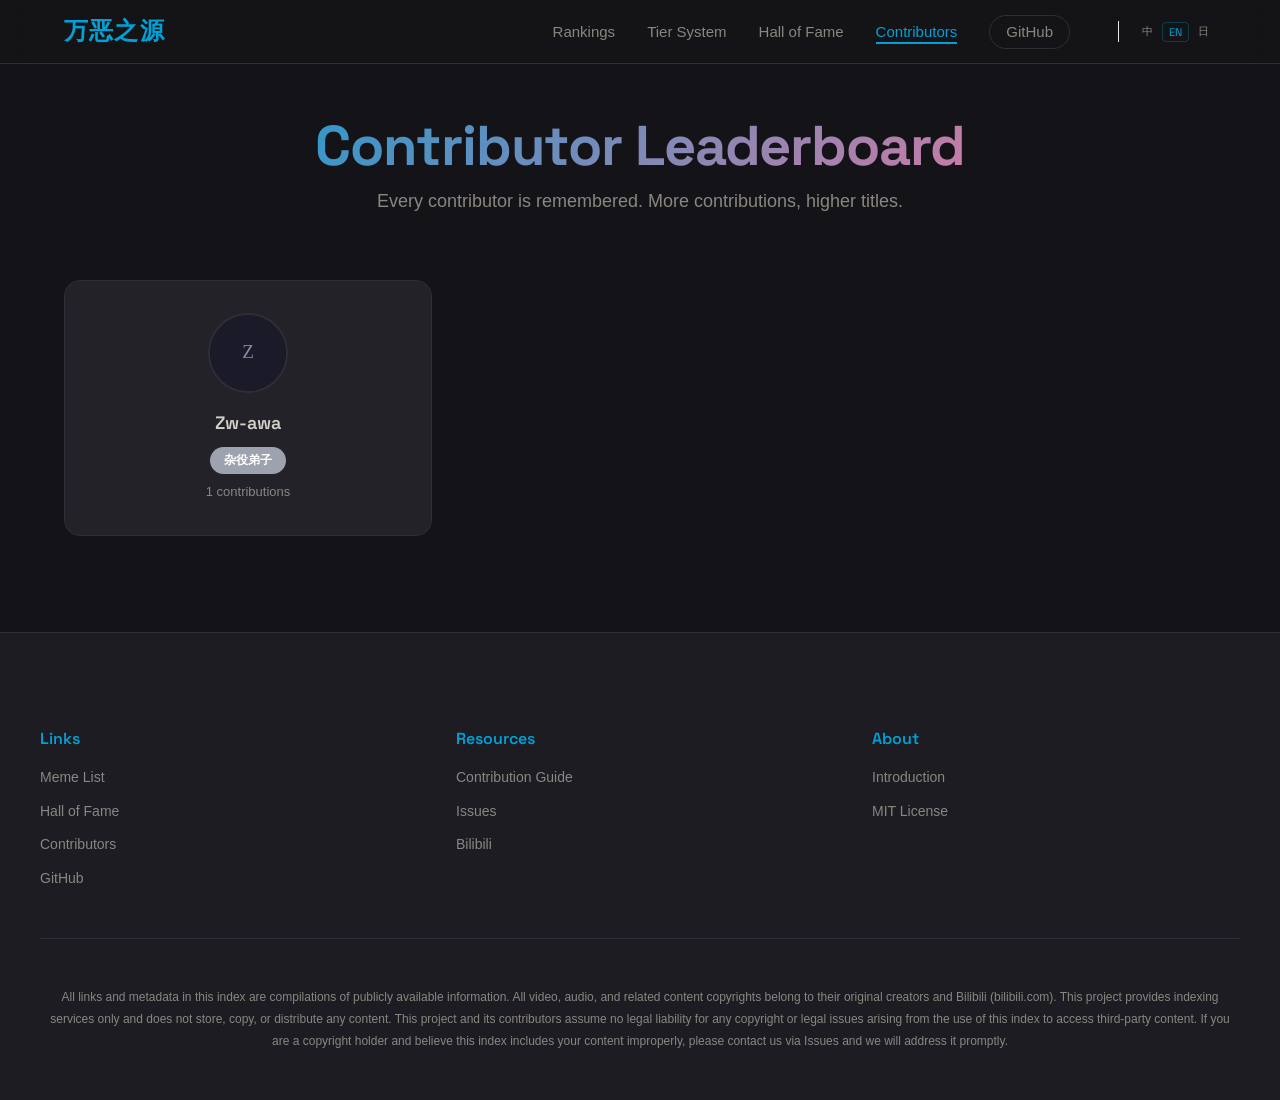
==== commit 66b8cbb9: "feat: 全站视觉风格重构 — 多主题沉浸式设计 - 首页/梗列表/梗详情：现代城市亮色主题（B站蓝+粉） - 等级体系：修仙云雾暖色主题 - 荣誉殿堂：星空封神暗色主题 - 贡献者页：暗色沉稳主题" ====
--- a/docs/contributors.html
+++ b/docs/contributors.html
@@ -7,7 +7,7 @@
     <link href="https://fonts.googleapis.com/css2?family=Space+Grotesk:wght@400;500;600;700;800&display=swap" rel="stylesheet">
     <link rel="stylesheet" href="css/style.css">
 </head>
-<body>
+<body class="contrib-theme">
     <nav class="nav">
         <div class="nav-inner">
             <a href="index.html" class="nav-logo">万恶之源</a>
@@ -45,10 +45,10 @@
     <footer class="footer">
         <div class="footer-waves">
             <svg class="wave wave-1" viewBox="0 0 1440 100" preserveAspectRatio="none">
-                <path d="M0,50 C360,100 720,0 1080,50 C1260,75 1380,25 1440,50 L1440,100 L0,100 Z" fill="rgba(0,240,255,0.04)"/>
+                <path d="M0,50 C360,100 720,0 1080,50 C1260,75 1380,25 1440,50 L1440,100 L0,100 Z" fill="rgba(0,161,214,0.04)"/>
             </svg>
             <svg class="wave wave-2" viewBox="0 0 1440 100" preserveAspectRatio="none">
-                <path d="M0,30 C240,80 600,20 960,60 C1200,90 1320,40 1440,30 L1440,100 L0,100 Z" fill="rgba(139,92,246,0.03)"/>
+                <path d="M0,30 C240,80 600,20 960,60 C1200,90 1320,40 1440,30 L1440,100 L0,100 Z" fill="rgba(251,114,153,0.03)"/>
             </svg>
         </div>
         <div class="footer-inner">
@@ -84,7 +84,6 @@
 
     <script src="js/i18n.js"></script>
     <script src="js/data.js"></script>
-    <script src="js/cursor.js"></script>
     <script>
     (function () {
         loadData().then(function (data) {
--- a/docs/css/style.css
+++ b/docs/css/style.css
@@ -1,42 +1,18 @@
-/* ═══════════════════════════════════════════════════════════════
+/* ==========================================================================
    万恶之源 | The Origin of the Meme
-   Design System & Complete Stylesheet
-   ═══════════════════════════════════════════════════════════════ */
-
-/* ── Design Tokens ─────────────────────────────────────────── */
+   Multi-Theme Design System & Complete Stylesheet
+   ========================================================================== */
+
+/* ── 1. Design Tokens ──────────────────────────────────────────────── */
 :root {
-    /* Base */
-    --bg-deep: #0a0a0f;
-    --bg-surface: #12121a;
-    --bg-card: #1a1a28;
-    --border: #2a2a3a;
-    --text: #e8e8f0;
-    --text-muted: #8888aa;
-
-    /* Neon accents */
-    --neon-cyan: #00f0ff;
-    --neon-purple: #8b5cf6;
-    --neon-gold: #ffd700;
-    --neon-red: #ff3366;
-    --neon-green: #00ff88;
-    --neon-pink: #ff00aa;
-
-    /* Tier badge colors (meme tiers 0-9) */
-    --tier-0: #6b7280;
-    --tier-1: #22c55e;
-    --tier-2: #3b82f6;
-    --tier-3: #a855f7;
-    --tier-4: #f97316;
-    --tier-5: #ef4444;
-    --tier-6: #dc2626;
-    --tier-7: #fbbf24;
-    --tier-8: linear-gradient(135deg, #fbbf24, #ffd700);
-    --tier-9: linear-gradient(90deg, #ff0000, #ff8800, #ffff00, #00ff00, #0088ff, #8800ff, #ff0088);
-
     /* Easing */
-    --ease-out-expo: cubic-bezier(0.16, 1, 0.3, 1);
-    --ease-out-back: cubic-bezier(0.34, 1.56, 0.64, 1);
     --ease-spring: cubic-bezier(0.22, 1, 0.36, 1);
+    --ease-bounce: cubic-bezier(0.34, 1.56, 0.64, 1);
+
+    /* Radius */
+    --radius-sm: 8px;
+    --radius-md: 12px;
+    --radius-lg: 16px;
 
     /* Spacing */
     --space-xs: 4px;
@@ -55,9 +31,41 @@
     /* Typography */
     --font-heading: 'Space Grotesk', -apple-system, BlinkMacSystemFont, sans-serif;
     --font-body: -apple-system, BlinkMacSystemFont, "Segoe UI", "Noto Sans SC", sans-serif;
-}
-
-/* ── Reset & Base ──────────────────────────────────────────── */
+
+    /* ── Modern City Theme (default: index / memes / meme) ── */
+    --bg-primary: #ffffff;
+    --bg-secondary: #f7f8fa;
+    --bg-card: #ffffff;
+    --border: #e8e8ec;
+    --text-primary: #1a1a2e;
+    --text-secondary: #6b7280;
+    --text-muted: #9ca3af;
+
+    /* Bilibili brand accent */
+    --accent: #00a1d6;
+    --accent-hover: #0087b3;
+    --accent-pink: #fb7299;
+
+    /* Shadow hierarchy */
+    --shadow-sm: 0 1px 3px rgba(0, 0, 0, 0.06);
+    --shadow-md: 0 4px 12px rgba(0, 0, 0, 0.08);
+    --shadow-lg: 0 8px 24px rgba(0, 0, 0, 0.12);
+    --shadow-hover: 0 12px 32px rgba(0, 0, 0, 0.15);
+
+    /* ── Tier Badge Colors (muted traditional palette) ── */
+    --tier-0: #9ca3af;                     /* 银灰 - 杂役弟子 */
+    --tier-1: #6b9e7a;                     /* 青竹 - 练气期 */
+    --tier-2: #5b8db8;                     /* 靛青 - 筑基期 */
+    --tier-3: #8b6baa;                     /* 藤紫 - 金丹期 */
+    --tier-4: #c4813d;                     /* 赭石 - 元婴期 */
+    --tier-5: #b85450;                     /* 胭脂 - 化神期 */
+    --tier-6: #a03030;                     /* 朱砂 - 练虚期 */
+    --tier-7: #b8960b;                     /* 暗金 - 合体期 */
+    --tier-8: linear-gradient(135deg, #b8960b, #daa520);       /* 暗金渐变 - 大乘期 */
+    --tier-9: linear-gradient(135deg, #b8860b, #ffd700, #b8860b); /* 金色微光 - 渡劫飞升 */
+}
+
+/* ── 2. Reset & Base ──────────────────────────────────────────────── */
 *, *::before, *::after {
     margin: 0;
     padding: 0;
@@ -70,23 +78,15 @@
 }
 
 body {
-    background: var(--bg-deep);
-    color: var(--text);
+    background: var(--bg-secondary);
+    color: var(--text-primary);
     font-family: var(--font-body);
     font-size: 16px;
     line-height: 1.6;
     overflow-x: hidden;
     -webkit-font-smoothing: antialiased;
     -moz-osx-font-smoothing: grayscale;
-}
-
-.js-loaded body {
-    cursor: none;
-}
-
-.js-loaded .cursor-dot,
-.js-loaded .cursor-ring {
-    display: block;
+    cursor: auto;
 }
 
 a {
@@ -104,10 +104,11 @@
     background: none;
     font-family: inherit;
     color: inherit;
+    cursor: pointer;
 }
 
 :focus-visible {
-    outline: 2px solid var(--neon-cyan);
+    outline: 2px solid var(--accent);
     outline-offset: 2px;
 }
 
@@ -115,11 +116,11 @@
 button:focus-visible,
 .hof-card:focus-visible,
 .ranking-card:focus-visible {
-    outline: 2px solid var(--neon-cyan);
+    outline: 2px solid var(--accent);
     outline-offset: 3px;
 }
 
-/* ── Typography ────────────────────────────────────────────── */
+/* ── 3. Typography ────────────────────────────────────────────────── */
 h1, h2, h3, h4, h5, h6 {
     font-family: var(--font-heading);
     font-weight: 700;
@@ -131,59 +132,43 @@
     text-align: center;
     margin-bottom: var(--space-sm);
     letter-spacing: -0.02em;
+    color: var(--text-primary);
 }
 
 .section-subtitle {
     text-align: center;
-    color: var(--text-muted);
+    color: var(--text-secondary);
     font-size: 18px;
     margin-bottom: var(--space-3xl);
 }
 
-/* ── Gradient Text Utilities ───────────────────────────────── */
-.gradient-cyan-purple {
-    background: linear-gradient(135deg, var(--neon-cyan), var(--neon-purple));
+/* Gradient text utilities (reduced from neon to subtle accent gradient) */
+.gradient-title,
+.gradient-cyan-purple,
+.gradient-cyan-green,
+.gradient-purple,
+.gradient-pink {
+    background: linear-gradient(135deg, var(--accent), var(--accent-pink));
     -webkit-background-clip: text;
     -webkit-text-fill-color: transparent;
     background-clip: text;
 }
 
-.gradient-cyan-green {
-    background: linear-gradient(135deg, var(--neon-cyan), var(--neon-green));
+.gradient-gold {
+    background: linear-gradient(135deg, #b8860b, #daa520);
     -webkit-background-clip: text;
     -webkit-text-fill-color: transparent;
     background-clip: text;
 }
 
-.gradient-purple {
-    background: linear-gradient(135deg, var(--neon-purple), var(--neon-pink));
-    -webkit-background-clip: text;
-    -webkit-text-fill-color: transparent;
-    background-clip: text;
-}
-
-.gradient-gold {
-    background: linear-gradient(135deg, var(--neon-gold), #ffaa00);
-    -webkit-background-clip: text;
-    -webkit-text-fill-color: transparent;
-    background-clip: text;
-}
-
-.gradient-pink {
-    background: linear-gradient(135deg, var(--neon-pink), var(--neon-purple));
-    -webkit-background-clip: text;
-    -webkit-text-fill-color: transparent;
-    background-clip: text;
-}
-
-/* ── Navigation ────────────────────────────────────────────── */
+/* ── 4. Navigation ────────────────────────────────────────────────── */
 .nav {
     position: fixed;
     top: 0;
     left: 0;
     right: 0;
     height: var(--nav-height);
-    background: rgba(10, 10, 15, 0.85);
+    background: rgba(255, 255, 255, 0.85);
     backdrop-filter: blur(20px);
     -webkit-backdrop-filter: blur(20px);
     border-bottom: 1px solid var(--border);
@@ -209,10 +194,7 @@
     font-family: var(--font-heading);
     font-size: 24px;
     font-weight: 700;
-    background: linear-gradient(135deg, var(--neon-cyan), var(--neon-purple));
-    -webkit-background-clip: text;
-    -webkit-text-fill-color: transparent;
-    background-clip: text;
+    color: var(--accent);
     letter-spacing: 0.05em;
     transition: opacity 0.2s;
 }
@@ -231,7 +213,7 @@
 .nav-links a {
     position: relative;
     font-size: 15px;
-    color: var(--text-muted);
+    color: var(--text-secondary);
     padding: var(--space-xs) 0;
     transition: color 0.3s;
 }
@@ -243,13 +225,13 @@
     left: 0;
     width: 0;
     height: 2px;
-    background: var(--neon-cyan);
+    background: var(--accent);
     transition: width 0.3s var(--ease-spring);
 }
 
 .nav-links a:hover,
 .nav-links a.active {
-    color: var(--neon-cyan);
+    color: var(--accent);
 }
 
 .nav-links a:hover::after,
@@ -268,8 +250,8 @@
 }
 
 .nav-links .nav-github:hover {
-    border-color: var(--neon-cyan);
-    color: var(--neon-cyan);
+    border-color: var(--accent);
+    color: var(--accent);
 }
 
 .nav-links .nav-github::after {
@@ -285,10 +267,11 @@
     padding-left: var(--space-md);
     border-left: 1px solid var(--border);
 }
+
 .nav-lang-btn {
     background: transparent;
     border: 1px solid transparent;
-    color: var(--text-muted);
+    color: var(--text-secondary);
     padding: 2px 6px;
     border-radius: 4px;
     font-size: 11px;
@@ -296,8 +279,9 @@
     cursor: pointer;
     transition: color 0.2s, border-color 0.2s;
 }
-.nav-lang-btn:hover { color: var(--neon-cyan); }
-.nav-lang-btn.active { color: var(--neon-cyan); border-color: rgba(0, 240, 255, 0.3); }
+
+.nav-lang-btn:hover { color: var(--accent); }
+.nav-lang-btn.active { color: var(--accent); border-color: rgba(0, 161, 214, 0.3); }
 
 /* Hamburger */
 .nav-hamburger {
@@ -308,13 +292,14 @@
     background: none;
     border: none;
     z-index: 1001;
+    cursor: pointer;
 }
 
 .nav-hamburger span {
     display: block;
     width: 24px;
     height: 2px;
-    background: var(--text);
+    background: var(--text-primary);
     border-radius: 2px;
     transition: transform 0.3s, opacity 0.3s;
 }
@@ -329,84 +314,71 @@
     transform: translateY(-7px) rotate(-45deg);
 }
 
-/* ── Custom Cursor ──────────────────────────────────────────── */
-.cursor-dot {
-    width: 8px;
-    height: 8px;
-    background: var(--neon-cyan);
-    border-radius: 50%;
-    position: fixed;
-    pointer-events: none;
-    z-index: 99999;
-    box-shadow: 0 0 10px var(--neon-cyan), 0 0 20px var(--neon-cyan);
-    transform: translate(-50%, -50%);
-    will-change: left, top;
-}
-
-.cursor-ring {
-    width: 36px;
-    height: 36px;
-    border: 2px solid var(--neon-cyan);
-    border-radius: 50%;
-    position: fixed;
-    pointer-events: none;
-    z-index: 99998;
-    opacity: 0.5;
-    transform: translate(-50%, -50%);
-    transition: width 0.3s, height 0.3s, border-color 0.3s;
-    will-change: left, top;
-}
-
-.cursor-ring.hover {
-    width: 60px;
-    height: 60px;
-    border-color: var(--neon-pink);
-    opacity: 0.8;
-}
-
-/* ── Mouse Trail Particles ─────────────────────────────────── */
-.trail-particle {
-    position: fixed;
-    pointer-events: none;
-    z-index: 99997;
-    border-radius: 50%;
-    animation: trailFade 0.6s var(--ease-out-expo) forwards;
-    will-change: transform, opacity;
-}
-
-@keyframes trailFade {
-    0% { opacity: 1; transform: translate(-50%, -50%) scale(1); }
-    100% { opacity: 0; transform: translate(-50%, -50%) scale(0); }
-}
-
-/* ── Click Burst ────────────────────────────────────────────── */
-.click-burst-container {
-    position: fixed;
-    pointer-events: none;
-    z-index: 99996;
-    transform: translate(-50%, -50%);
-}
-
-.click-burst-particle {
-    position: absolute;
-    width: 6px;
-    height: 6px;
-    border-radius: 50%;
-    animation: burstFly 0.6s var(--ease-out-expo) forwards;
-}
-
-@keyframes burstFly {
-    0% {
-        opacity: 1;
-        transform: translate(0, 0) scale(1);
-    }
-    100% {
-        opacity: 0;
-        transform: translate(var(--tx), var(--ty)) scale(0);
-    }
-}
-
-/* ── Section Common ─────────────────────────────────────────── */
+/* ── 5. Buttons (Q-spring interaction) ────────────────────────────── */
+.btn-neon,
+.btn-primary {
+    display: inline-flex;
+    align-items: center;
+    gap: var(--space-sm);
+    padding: 14px 36px;
+    font-size: 16px;
+    font-weight: 600;
+    font-family: var(--font-heading);
+    border-radius: var(--radius-sm);
+    background: var(--accent);
+    color: #ffffff;
+    border: 2px solid var(--accent);
+    cursor: pointer;
+    transition: transform 0.2s var(--ease-bounce),
+                box-shadow 0.2s var(--ease-spring),
+                background 0.2s,
+                border-color 0.2s;
+}
+
+.btn-neon:hover,
+.btn-primary:hover {
+    transform: scale(1.03);
+    box-shadow: var(--shadow-lg);
+    background: var(--accent-hover);
+    border-color: var(--accent-hover);
+}
+
+.btn-neon:active,
+.btn-primary:active {
+    transform: scale(0.95);
+    box-shadow: var(--shadow-sm);
+    transition-duration: 0.1s;
+}
+
+.btn-muted,
+.btn-secondary {
+    display: inline-flex;
+    align-items: center;
+    gap: var(--space-sm);
+    padding: 14px 36px;
+    font-size: 16px;
+    font-weight: 600;
+    font-family: var(--font-heading);
+    border-radius: var(--radius-sm);
+    border: 2px solid var(--border);
+    color: var(--text-secondary);
+    background: transparent;
+    cursor: pointer;
+    transition: border-color 0.3s, color 0.3s, transform 0.15s;
+}
+
+.btn-muted:hover,
+.btn-secondary:hover {
+    border-color: var(--accent);
+    color: var(--accent);
+}
+
+.btn-muted:active,
+.btn-secondary:active {
+    transform: scale(0.95);
+}
+
+/* ── 6. Section Commons ───────────────────────────────────────────── */
 section {
     padding: var(--space-4xl) var(--space-lg);
     max-width: var(--max-width);
@@ -415,10 +387,11 @@
 }
 
 .section-divider {
-    height: 120px;
+    height: 80px;
     position: relative;
     max-width: var(--max-width);
     margin: 0 auto;
+    opacity: 0.35;
 }
 
 .section-divider::before {
@@ -427,13 +400,12 @@
     top: 50%;
     left: 50%;
     transform: translate(-50%, -50%);
-    width: 200px;
+    width: 120px;
     height: 1px;
-    background: linear-gradient(90deg, transparent, var(--neon-cyan), transparent);
-    box-shadow: 0 0 20px var(--neon-cyan);
-}
-
-/* ── Section 1: Hero ────────────────────────────────────────── */
+    background: var(--border);
+}
+
+/* ── 7. Hero ──────────────────────────────────────────────────────── */
 .hero {
     min-height: 100vh;
     display: flex;
@@ -442,44 +414,15 @@
     justify-content: center;
     text-align: center;
     position: relative;
-    overflow: hidden;
     padding: var(--space-4xl) var(--space-lg);
     max-width: none;
-}
-
-.hero-bg-grid {
-    position: absolute;
-    inset: 0;
-    background-image:
-        linear-gradient(rgba(0, 240, 255, 0.03) 1px, transparent 1px),
-        linear-gradient(90deg, rgba(0, 240, 255, 0.03) 1px, transparent 1px);
-    background-size: 60px 60px;
-    animation: gridMove 20s linear infinite;
-    pointer-events: none;
-}
-
-@keyframes gridMove {
-    0% { transform: translate(0, 0); }
-    100% { transform: translate(60px, 60px); }
+    background: var(--bg-primary);
 }
 
 .hero-content {
     position: relative;
     z-index: 2;
-    animation: heroEntry 1s var(--ease-out-expo);
-}
-
-@keyframes heroEntry {
-    0% {
-        opacity: 0;
-        transform: scale(0.8) skewX(-5deg);
-        filter: blur(10px);
-    }
-    100% {
-        opacity: 1;
-        transform: scale(1) skewX(0);
-        filter: blur(0);
-    }
+    animation: fadeInUp 0.6s var(--ease-spring);
 }
 
 .hero-title {
@@ -488,62 +431,13 @@
     font-weight: 800;
     line-height: 1;
     margin-bottom: var(--space-lg);
-    background: linear-gradient(135deg, var(--neon-cyan), var(--neon-purple), var(--neon-pink));
-    -webkit-background-clip: text;
-    -webkit-text-fill-color: transparent;
-    background-clip: text;
-    position: relative;
+    color: var(--text-primary);
     letter-spacing: 0.05em;
-}
-
-/* Glitch effect */
-.hero-title::before,
-.hero-title::after {
-    content: "万恶之源";
-    position: absolute;
-    top: 0;
-    left: 0;
-    width: 100%;
-    height: 100%;
-    background: inherit;
-    -webkit-background-clip: text;
-    -webkit-text-fill-color: transparent;
-    background-clip: text;
-}
-
-.hero-title::before {
-    animation: glitch1 3s infinite;
-    color: #ff3366;
-    -webkit-text-fill-color: rgba(255, 51, 102, 0.7);
-    clip-path: polygon(0 0, 100% 0, 100% 35%, 0 35%);
-}
-
-.hero-title::after {
-    animation: glitch2 3s infinite;
-    color: #00f0ff;
-    -webkit-text-fill-color: rgba(0, 240, 255, 0.7);
-    clip-path: polygon(0 65%, 100% 65%, 100% 100%, 0 100%);
-}
-
-@keyframes glitch1 {
-    0%, 90%, 100% { transform: translate(0); }
-    92% { transform: translate(-4px, 2px); }
-    94% { transform: translate(4px, -2px); }
-    96% { transform: translate(-2px, -1px); }
-    98% { transform: translate(3px, 1px); }
-}
-
-@keyframes glitch2 {
-    0%, 90%, 100% { transform: translate(0); }
-    93% { transform: translate(3px, -1px); }
-    95% { transform: translate(-5px, 2px); }
-    97% { transform: translate(2px, -2px); }
-    99% { transform: translate(-1px, 1px); }
 }
 
 .hero-subtitle {
     font-size: clamp(16px, 2.5vw, 22px);
-    color: var(--text-muted);
+    color: var(--text-secondary);
     margin-bottom: var(--space-2xl);
     max-width: 600px;
     margin-left: auto;
@@ -556,72 +450,6 @@
     gap: var(--space-md);
     justify-content: center;
     flex-wrap: wrap;
-}
-
-.btn-neon {
-    display: inline-flex;
-    align-items: center;
-    gap: var(--space-sm);
-    padding: 14px 36px;
-    font-size: 16px;
-    font-weight: 600;
-    font-family: var(--font-heading);
-    border-radius: 8px;
-    position: relative;
-    overflow: hidden;
-    transition: color 0.3s, transform 0.15s;
-    border: 2px solid var(--neon-cyan);
-    color: var(--neon-cyan);
-    background: transparent;
-    z-index: 1;
-}
-
-.btn-neon::before {
-    content: '';
-    position: absolute;
-    inset: 0;
-    background: var(--neon-cyan);
-    transform: scaleX(0);
-    transform-origin: right;
-    transition: transform 0.4s var(--ease-out-expo);
-    z-index: -1;
-}
-
-.btn-neon:hover {
-    color: var(--bg-deep);
-}
-
-.btn-neon:hover::before {
-    transform: scaleX(1);
-    transform-origin: left;
-}
-
-.btn-neon:active {
-    transform: scale(0.95);
-}
-
-.btn-muted {
-    display: inline-flex;
-    align-items: center;
-    gap: var(--space-sm);
-    padding: 14px 36px;
-    font-size: 16px;
-    font-weight: 600;
-    font-family: var(--font-heading);
-    border-radius: 8px;
-    border: 2px solid var(--border);
-    color: var(--text-muted);
-    background: transparent;
-    transition: border-color 0.3s, color 0.3s, transform 0.15s;
-}
-
-.btn-muted:hover {
-    border-color: var(--neon-purple);
-    color: var(--neon-purple);
-}
-
-.btn-muted:active {
-    transform: scale(0.95);
 }
 
 /* Scroll indicator */
@@ -645,15 +473,10 @@
     border-right: 2px solid var(--text-muted);
     border-bottom: 2px solid var(--text-muted);
     transform: rotate(45deg);
-    opacity: 0.6;
-}
-
-@keyframes bounceDown {
-    0%, 100% { transform: translateX(-50%) translateY(0); }
-    50% { transform: translateX(-50%) translateY(10px); }
-}
-
-/* ── Section 2: Stats Overview ──────────────────────────────── */
+    opacity: 0.5;
+}
+
+/* ── 8. Stats Section ─────────────────────────────────────────────── */
 .stats-grid {
     display: grid;
     grid-template-columns: repeat(4, 1fr);
@@ -663,29 +486,19 @@
 .stat-card {
     background: var(--bg-card);
     border: 1px solid var(--border);
-    border-radius: 16px;
+    border-radius: var(--radius-lg);
     padding: var(--space-xl);
     text-align: center;
-    position: relative;
-    overflow: hidden;
+    transition: transform 0.3s var(--ease-spring),
+                box-shadow 0.3s var(--ease-spring),
+                border-color 0.3s;
     cursor: pointer;
-    transition: transform 0.1s;
-    transform-style: preserve-3d;
-    perspective: 800px;
-}
-
-.stat-card::before {
-    content: '';
-    position: absolute;
-    inset: 0;
-    background: radial-gradient(circle at var(--mx, 50%) var(--my, 50%), rgba(0, 240, 255, 0.08), transparent 60%);
-    pointer-events: none;
-    opacity: 0;
-    transition: opacity 0.3s;
-}
-
-.stat-card:hover::before {
-    opacity: 1;
+}
+
+.stat-card:hover {
+    transform: translateY(-2px);
+    box-shadow: var(--shadow-hover);
+    border-color: rgba(0, 161, 214, 0.15);
 }
 
 .stat-icon {
@@ -697,10 +510,7 @@
     font-family: var(--font-heading);
     font-size: 48px;
     font-weight: 700;
-    background: linear-gradient(135deg, var(--neon-cyan), var(--neon-purple));
-    -webkit-background-clip: text;
-    -webkit-text-fill-color: transparent;
-    background-clip: text;
+    color: var(--accent);
     line-height: 1;
     margin-bottom: var(--space-sm);
 }
@@ -712,7 +522,7 @@
     letter-spacing: 0.1em;
 }
 
-/* ── Section 3: Meme Rankings ───────────────────────────────── */
+/* ── 9. Rankings Section ──────────────────────────────────────────── */
 .rankings-list {
     display: flex;
     flex-direction: column;
@@ -725,48 +535,22 @@
     gap: var(--space-lg);
     background: var(--bg-card);
     border: 1px solid var(--border);
-    border-radius: 12px;
+    border-radius: var(--radius-md);
     padding: var(--space-lg);
     position: relative;
     overflow: hidden;
-    transition: transform 0.3s var(--ease-out-expo), background 0.3s, border-color 0.3s;
+    transition: transform 0.3s var(--ease-spring),
+                box-shadow 0.3s var(--ease-spring),
+                border-color 0.3s;
     cursor: pointer;
     text-decoration: none;
     color: inherit;
 }
 
-.ranking-card::before {
-    content: '';
-    position: absolute;
-    left: 0;
-    top: 0;
-    bottom: 0;
-    width: 0;
-    transition: width 0.3s var(--ease-spring);
-}
-
 .ranking-card:hover {
-    transform: translateX(-8px);
-    background: rgba(26, 26, 40, 0.6);
-}
-
-.ranking-card:hover::before {
-    width: 3px;
-}
-
-.ranking-card[data-tier="0"]:hover::before { background: var(--tier-0); }
-.ranking-card[data-tier="1"]:hover::before { background: var(--tier-1); }
-.ranking-card[data-tier="2"]:hover::before { background: var(--tier-2); }
-.ranking-card[data-tier="3"]:hover::before { background: var(--tier-3); }
-.ranking-card[data-tier="4"]:hover::before { background: var(--tier-4); }
-.ranking-card[data-tier="5"]:hover::before { background: var(--tier-5); }
-.ranking-card[data-tier="6"]:hover::before { background: var(--tier-6); }
-.ranking-card[data-tier="7"]:hover::before { background: var(--tier-7); }
-.ranking-card[data-tier="8"]:hover::before { background: var(--tier-8); }
-.ranking-card[data-tier="9"]:hover::before {
-    width: 3px;
-    background: var(--tier-9);
-    background-size: 200% 100%;
+    transform: translateY(-2px);
+    box-shadow: var(--shadow-hover);
+    border-color: rgba(0, 161, 214, 0.2);
 }
 
 .rank-number {
@@ -775,17 +559,17 @@
     font-weight: 800;
     min-width: 48px;
     text-align: center;
+    color: var(--text-muted);
     transition: transform 0.3s;
-    color: var(--text-muted);
 }
 
 .ranking-card:hover .rank-number {
-    transform: scale(1.2);
-}
-
-.rank-1 .rank-number { color: var(--neon-gold); }
-.rank-2 .rank-number { color: #c0c0c0; }
-.rank-3 .rank-number { color: #cd7f32; }
+    transform: scale(1.1);
+}
+
+.rank-1 .rank-number { color: #b8860b; }
+.rank-2 .rank-number { color: #8a8a8a; }
+.rank-3 .rank-number { color: #a0704e; }
 
 .ranking-card-main {
     flex: 1;
@@ -797,11 +581,12 @@
     font-size: 20px;
     font-weight: 600;
     margin-bottom: var(--space-xs);
+    color: var(--text-primary);
 }
 
 .ranking-card-desc {
     font-size: 14px;
-    color: var(--text-muted);
+    color: var(--text-secondary);
     white-space: nowrap;
     overflow: hidden;
     text-overflow: ellipsis;
@@ -818,7 +603,7 @@
     font-size: 11px;
     padding: 2px 10px;
     border-radius: 10px;
-    background: rgba(255, 255, 255, 0.05);
+    background: var(--bg-secondary);
     color: var(--text-muted);
     border: 1px solid var(--border);
 }
@@ -838,7 +623,7 @@
     color: var(--text-muted);
 }
 
-/* ── Tier Badges ────────────────────────────────────────────── */
+/* ── 10. Tier Badges ──────────────────────────────────────────────── */
 .tier-badge {
     display: inline-block;
     padding: 4px 12px;
@@ -851,26 +636,22 @@
 }
 
 .tier-badge.tier-0 { background: var(--tier-0); color: #fff; }
-.tier-badge.tier-1 { background: var(--tier-1); color: #000; }
+.tier-badge.tier-1 { background: var(--tier-1); color: #fff; }
 .tier-badge.tier-2 { background: var(--tier-2); color: #fff; }
 .tier-badge.tier-3 { background: var(--tier-3); color: #fff; }
-.tier-badge.tier-4 { background: var(--tier-4); color: #000; }
+.tier-badge.tier-4 { background: var(--tier-4); color: #fff; }
 .tier-badge.tier-5 { background: var(--tier-5); color: #fff; }
 .tier-badge.tier-6 { background: var(--tier-6); color: #fff; }
-.tier-badge.tier-7 { background: var(--tier-7); color: #000; }
-.tier-badge.tier-8 { background: var(--tier-8); color: #000; }
-
-.tier-badge.legendary {
-    background: linear-gradient(90deg, #ff0000, #ff8800, #ffff00, #00ff00, #0088ff, #8800ff, #ff0088);
+.tier-badge.tier-7 { background: var(--tier-7); color: #1a1a1a; }
+.tier-badge.tier-8 { background: var(--tier-8); color: #1a1a1a; }
+
+.tier-badge.legendary,
+.tier-badge.tier-9 {
+    background: linear-gradient(135deg, #b8860b, #ffd700, #b8860b);
     background-size: 200% 100%;
-    animation: rainbowShift 3s linear infinite;
-    box-shadow: 0 0 15px rgba(255, 215, 0, 0.4);
-    color: #000;
-}
-
-@keyframes rainbowShift {
-    0% { background-position: 0% 50%; }
-    100% { background-position: 200% 50%; }
+    animation: shimmerSlow 4s ease-in-out infinite;
+    box-shadow: 0 0 12px rgba(184, 134, 11, 0.3);
+    color: #1a1a1a;
 }
 
 .tier-badge-lg {
@@ -879,11 +660,35 @@
     border-radius: 24px;
 }
 
-/* ── Section 4: Tier System ─────────────────────────────────── */
+/* ── 11. Tier System (Mist / Immortal theme) ──────────────────────── */
+#tier-system {
+    --tier-bg: #f5f0e8;
+    --tier-bg-gradient: linear-gradient(180deg, #f8f4ec 0%, #ede6da 100%);
+    --tier-text: #3a3028;
+    --tier-text-muted: #8a7e6e;
+    --tier-border: #d4c9b8;
+    --tier-mist: rgba(180, 170, 155, 0.2);
+
+    background: var(--tier-bg-gradient);
+    border-radius: var(--radius-lg);
+    max-width: var(--max-width);
+    margin: 0 auto;
+    padding: var(--space-3xl) var(--space-lg);
+    position: relative;
+}
+
+#tier-system .section-title {
+    color: var(--tier-text);
+}
+
+#tier-system .section-subtitle {
+    color: var(--tier-text-muted);
+}
+
 .tier-system {
     display: flex;
     flex-direction: column;
-    gap: var(--space-md);
+    gap: 0;
 }
 
 .tier-entry {
@@ -891,46 +696,53 @@
     align-items: center;
     gap: var(--space-lg);
     padding: var(--space-md) var(--space-lg);
-    background: var(--bg-card);
-    border: 1px solid var(--border);
-    border-radius: 12px;
+    border-bottom: 1px solid var(--tier-border);
     position: relative;
-    overflow: hidden;
-    transition: background 0.3s;
+    transition: background 0.3s, transform 0.3s var(--ease-spring), box-shadow 0.3s var(--ease-spring);
+}
+
+.tier-entry:last-child {
+    border-bottom: none;
 }
 
 .tier-entry:hover {
-    background: rgba(26, 26, 40, 0.4);
+    transform: translateY(-1px);
+    box-shadow: 0 2px 8px var(--tier-mist);
+}
+
+/* High tiers (7+) have mist texture */
+.tier-entry[class*="pulse"],
+.tier-entry:nth-last-child(-n+3) {
+    background: radial-gradient(ellipse at 50% 0%, var(--tier-mist) 0%, transparent 70%);
 }
 
 .tier-indicator {
     width: 20px;
     height: 20px;
-    border-radius: 50%;
-    border: 2px solid var(--border);
+    border-radius: 2px;
+    border: 2px solid var(--tier-border);
     flex-shrink: 0;
-    transition: transform 0.3s var(--ease-out-back), box-shadow 0.3s, background 0.3s, border-color 0.3s;
+    transition: transform 0.3s var(--ease-bounce), background 0.5s, border-color 0.5s;
 }
 
 .tier-entry:hover .tier-indicator {
-    transform: scale(1.3);
-}
-
-.tier-indicator.lit.tier-0 { background: var(--tier-0); border-color: var(--tier-0); box-shadow: 0 0 12px var(--tier-0); }
-.tier-indicator.lit.tier-1 { background: var(--tier-1); border-color: var(--tier-1); box-shadow: 0 0 12px var(--tier-1); }
-.tier-indicator.lit.tier-2 { background: var(--tier-2); border-color: var(--tier-2); box-shadow: 0 0 12px var(--tier-2); }
-.tier-indicator.lit.tier-3 { background: var(--tier-3); border-color: var(--tier-3); box-shadow: 0 0 12px var(--tier-3); }
-.tier-indicator.lit.tier-4 { background: var(--tier-4); border-color: var(--tier-4); box-shadow: 0 0 12px var(--tier-4); }
-.tier-indicator.lit.tier-5 { background: var(--tier-5); border-color: var(--tier-5); box-shadow: 0 0 12px var(--tier-5); }
-.tier-indicator.lit.tier-6 { background: var(--tier-6); border-color: var(--tier-6); box-shadow: 0 0 12px var(--tier-6); }
-.tier-indicator.lit.tier-7 { background: var(--tier-7); border-color: var(--tier-7); box-shadow: 0 0 12px var(--tier-7); }
-.tier-indicator.lit.tier-8 { background: linear-gradient(135deg, #fbbf24, #ffd700); border-color: var(--neon-gold); box-shadow: 0 0 12px var(--neon-gold); }
+    transform: scale(1.15);
+}
+
+.tier-indicator.lit.tier-0 { background: var(--tier-0); border-color: var(--tier-0); }
+.tier-indicator.lit.tier-1 { background: var(--tier-1); border-color: var(--tier-1); }
+.tier-indicator.lit.tier-2 { background: var(--tier-2); border-color: var(--tier-2); }
+.tier-indicator.lit.tier-3 { background: var(--tier-3); border-color: var(--tier-3); }
+.tier-indicator.lit.tier-4 { background: var(--tier-4); border-color: var(--tier-4); }
+.tier-indicator.lit.tier-5 { background: var(--tier-5); border-color: var(--tier-5); }
+.tier-indicator.lit.tier-6 { background: var(--tier-6); border-color: var(--tier-6); }
+.tier-indicator.lit.tier-7 { background: var(--tier-7); border-color: var(--tier-7); }
+.tier-indicator.lit.tier-8 { background: linear-gradient(135deg, #b8960b, #daa520); border-color: #b8960b; }
 .tier-indicator.lit.tier-9 {
-    background: linear-gradient(90deg, #ff0000, #ff8800, #ffff00, #00ff00, #0088ff, #8800ff, #ff0088);
-    border-color: transparent;
-    box-shadow: 0 0 20px rgba(255, 215, 0, 0.6);
+    background: linear-gradient(135deg, #b8860b, #ffd700, #b8860b);
+    border-color: #b8860b;
     background-size: 200% 100%;
-    animation: rainbowShift 3s linear infinite;
+    animation: shimmerSlow 4s ease-in-out infinite;
 }
 
 .tier-info {
@@ -947,24 +759,25 @@
     font-size: 18px;
     font-weight: 600;
     white-space: nowrap;
+    color: var(--tier-text);
 }
 
 .tier-range {
     font-size: 13px;
-    color: var(--text-muted);
+    color: var(--tier-text-muted);
     font-family: var(--font-heading);
 }
 
 .tier-label {
     font-size: 13px;
-    color: var(--text-muted);
+    color: var(--tier-text-muted);
     font-style: italic;
 }
 
 .tier-energy-bar-wrap {
     width: 100%;
     height: 4px;
-    background: var(--border);
+    background: var(--tier-border);
     border-radius: 2px;
     margin-top: var(--space-xs);
     overflow: hidden;
@@ -974,24 +787,10 @@
     height: 100%;
     border-radius: 2px;
     width: 0%;
-    transition: width 0.8s var(--ease-out-expo), box-shadow 0.3s;
-}
-
-.tier-entry:hover .tier-energy-bar {
-    box-shadow: 0 0 8px currentColor;
-}
-
-/* Pulse for high tiers */
-.tier-entry.pulse .tier-energy-bar {
-    animation: energyPulse 2s ease-in-out infinite;
-}
-
-@keyframes energyPulse {
-    0%, 100% { opacity: 1; }
-    50% { opacity: 0.6; }
-}
-
-/* ── Section 5: Contributors ────────────────────────────────── */
+    transition: width 0.8s var(--ease-spring);
+}
+
+/* ── 12. Contributor Cards (on index) ─────────────────────────────── */
 .contributor-grid {
     display: grid;
     grid-template-columns: repeat(3, 1fr);
@@ -1001,43 +800,20 @@
 .contributor-card {
     background: var(--bg-card);
     border: 1px solid var(--border);
-    border-radius: 16px;
+    border-radius: var(--radius-lg);
     padding: var(--space-xl);
     text-align: center;
     position: relative;
-    overflow: hidden;
     cursor: pointer;
-    transition: border-color 0.3s, transform 0.3s;
+    transition: transform 0.3s var(--ease-spring),
+                box-shadow 0.3s var(--ease-spring),
+                border-color 0.3s;
 }
 
 .contributor-card:hover {
-    border-color: var(--neon-pink);
-    transform: translateY(-4px);
-}
-
-/* Ripple on entry */
-.contributor-card::after {
-    content: '';
-    position: absolute;
-    left: var(--ripple-x, 50%);
-    top: var(--ripple-y, 50%);
-    border-radius: 50%;
-    background: rgba(255, 0, 170, 0.1);
-    width: 10px;
-    height: 10px;
-    opacity: 0;
-    transform: scale(0);
-    transition: none;
-    pointer-events: none;
-}
-
-.contributor-card.ripple-active::after {
-    animation: cardRipple 0.8s ease-out forwards;
-}
-
-@keyframes cardRipple {
-    0% { transform: scale(0); opacity: 0.3; }
-    100% { transform: scale(30); opacity: 0; }
+    transform: translateY(-2px);
+    box-shadow: var(--shadow-hover);
+    border-color: rgba(0, 161, 214, 0.2);
 }
 
 .contributor-avatar {
@@ -1047,22 +823,21 @@
     margin: 0 auto var(--space-md);
     border: 2px solid var(--border);
     object-fit: cover;
-    background: var(--bg-surface);
-    transition: border-color 0.5s var(--ease-out-back), transform 0.5s var(--ease-out-back);
-    will-change: transform;
+    background: var(--bg-secondary);
+    transition: border-color 0.3s, transform 0.1s linear;
 }
 
 .contributor-card:hover .contributor-avatar {
-    border-color: var(--neon-pink);
-}
-
-/* Magnetic avatar effect active class */
+    border-color: var(--accent);
+}
+
+/* Magnetic avatar effect */
 .contributor-avatar.magnetic {
     transition: transform 0.1s linear;
 }
 
 .contributor-avatar.spring-back {
-    transition: transform 0.5s var(--ease-out-back);
+    transition: transform 0.5s var(--ease-bounce);
 }
 
 .contributor-username {
@@ -1070,6 +845,7 @@
     font-size: 18px;
     font-weight: 600;
     margin-bottom: var(--space-sm);
+    color: var(--text-primary);
 }
 
 .contributor-title-badge {
@@ -1079,31 +855,743 @@
     font-size: 12px;
     font-weight: 600;
     margin-bottom: var(--space-sm);
-    transition: transform 0.4s var(--ease-out-back);
+    transition: transform 0.4s var(--ease-bounce);
 }
 
 .contributor-card:hover .contributor-title-badge {
-    transform: scale(1.15) rotate(2deg);
+    transform: scale(1.08);
 }
 
 .contributor-title-badge.tier-0 { background: var(--tier-0); color: #fff; }
-.contributor-title-badge.tier-1 { background: var(--tier-1); color: #000; }
+.contributor-title-badge.tier-1 { background: var(--tier-1); color: #fff; }
 .contributor-title-badge.tier-2 { background: var(--tier-2); color: #fff; }
 .contributor-title-badge.tier-3 { background: var(--tier-3); color: #fff; }
-.contributor-title-badge.tier-4 { background: var(--tier-7); color: #000; animation: badgeGlow 2s ease-in-out infinite; }
-.contributor-title-badge.tier-5 { background: var(--tier-8); color: #000; animation: badgeGlow 1.5s ease-in-out infinite; }
-
-@keyframes badgeGlow {
-    0%, 100% { box-shadow: 0 0 8px rgba(255, 215, 0, 0.3); }
-    50% { box-shadow: 0 0 20px rgba(255, 215, 0, 0.6); }
-}
+.contributor-title-badge.tier-4 { background: var(--tier-4); color: #fff; }
+.contributor-title-badge.tier-5 { background: var(--tier-5); color: #fff; }
 
 .contributor-count {
     font-size: 13px;
     color: var(--text-muted);
 }
 
-/* ── Empty State ────────────────────────────────────────────── */
+/* ── 13. Memes Page ───────────────────────────────────────────────── */
+.page-header {
+    padding-top: calc(var(--nav-height) + var(--space-2xl));
+    text-align: center;
+    max-width: var(--max-width);
+    margin: 0 auto;
+    padding-left: var(--space-lg);
+    padding-right: var(--space-lg);
+    background: var(--bg-primary);
+}
+
+.search-bar {
+    display: flex;
+    gap: var(--space-md);
+    max-width: 600px;
+    margin: var(--space-xl) auto;
+    flex-wrap: wrap;
+}
+
+.search-input {
+    flex: 1;
+    min-width: 200px;
+    padding: 12px 20px;
+    border-radius: var(--radius-md);
+    border: 1px solid var(--border);
+    background: var(--bg-card);
+    color: var(--text-primary);
+    font-size: 15px;
+    font-family: var(--font-body);
+    outline: none;
+    transition: border-color 0.3s, box-shadow 0.3s;
+}
+
+.search-input:focus {
+    border-color: var(--accent);
+    box-shadow: 0 0 0 3px rgba(0, 161, 214, 0.1);
+}
+
+.search-input::placeholder {
+    color: var(--text-muted);
+}
+
+.tag-filters {
+    display: flex;
+    gap: var(--space-sm);
+    flex-wrap: wrap;
+    justify-content: center;
+    margin-bottom: var(--space-xl);
+}
+
+.tag-filter {
+    padding: 6px 16px;
+    border-radius: 20px;
+    border: 1px solid var(--border);
+    background: transparent;
+    color: var(--text-secondary);
+    font-size: 13px;
+    cursor: pointer;
+    transition: all 0.3s;
+}
+
+.tag-filter:hover,
+.tag-filter.active {
+    border-color: var(--accent);
+    color: var(--accent);
+    background: rgba(0, 161, 214, 0.05);
+}
+
+.memes-tier-group {
+    margin-bottom: var(--space-2xl);
+}
+
+.memes-tier-group-header {
+    display: flex;
+    align-items: center;
+    gap: var(--space-md);
+    margin-bottom: var(--space-lg);
+    padding-bottom: var(--space-sm);
+    border-bottom: 1px solid var(--border);
+}
+
+.memes-tier-dot {
+    width: 12px;
+    height: 12px;
+    border-radius: 50%;
+    flex-shrink: 0;
+}
+
+.memes-tier-dot.tier-0 { background: var(--tier-0); }
+.memes-tier-dot.tier-1 { background: var(--tier-1); }
+.memes-tier-dot.tier-2 { background: var(--tier-2); }
+.memes-tier-dot.tier-3 { background: var(--tier-3); }
+.memes-tier-dot.tier-4 { background: var(--tier-4); }
+.memes-tier-dot.tier-5 { background: var(--tier-5); }
+.memes-tier-dot.tier-6 { background: var(--tier-6); }
+.memes-tier-dot.tier-7 { background: var(--tier-7); }
+.memes-tier-dot.tier-8 { background: linear-gradient(135deg, #b8960b, #daa520); }
+.memes-tier-dot.tier-9 {
+    background: linear-gradient(135deg, #b8860b, #ffd700, #b8860b);
+    background-size: 200% 100%;
+    animation: shimmerSlow 4s ease-in-out infinite;
+}
+
+.memes-tier-name {
+    font-family: var(--font-heading);
+    font-size: 20px;
+    font-weight: 600;
+    color: var(--text-primary);
+}
+
+.memes-tier-count {
+    font-size: 14px;
+    color: var(--text-muted);
+}
+
+.memes-grid {
+    display: grid;
+    grid-template-columns: repeat(auto-fill, minmax(320px, 1fr));
+    gap: var(--space-md);
+}
+
+.meme-card {
+    background: var(--bg-card);
+    border: 1px solid var(--border);
+    border-radius: var(--radius-md);
+    padding: var(--space-lg);
+    cursor: pointer;
+    transition: transform 0.3s var(--ease-spring),
+                box-shadow 0.3s var(--ease-spring),
+                border-color 0.3s;
+    text-decoration: none;
+    color: inherit;
+    display: block;
+}
+
+.meme-card:hover {
+    transform: translateY(-2px);
+    border-color: rgba(0, 161, 214, 0.3);
+    box-shadow: var(--shadow-hover);
+}
+
+.meme-card-header {
+    display: flex;
+    justify-content: space-between;
+    align-items: flex-start;
+    margin-bottom: var(--space-sm);
+}
+
+.meme-card-name {
+    font-family: var(--font-heading);
+    font-size: 20px;
+    font-weight: 600;
+    color: var(--text-primary);
+}
+
+.meme-card-desc {
+    font-size: 14px;
+    color: var(--text-secondary);
+    margin-bottom: var(--space-md);
+    display: -webkit-box;
+    -webkit-line-clamp: 2;
+    -webkit-box-orient: vertical;
+    overflow: hidden;
+}
+
+.meme-card-footer {
+    display: flex;
+    justify-content: space-between;
+    align-items: center;
+    flex-wrap: wrap;
+    gap: var(--space-sm);
+}
+
+.meme-card-tags {
+    display: flex;
+    gap: var(--space-xs);
+    flex-wrap: wrap;
+}
+
+.meme-card-tag {
+    font-size: 11px;
+    padding: 2px 10px;
+    border-radius: 10px;
+    background: var(--bg-secondary);
+    color: var(--text-muted);
+}
+
+.meme-card-count {
+    font-size: 13px;
+    color: var(--text-muted);
+}
+
+/* ── 14. Meme Detail Page ─────────────────────────────────────────── */
+.meme-detail {
+    padding-top: calc(var(--nav-height) + var(--space-2xl));
+    max-width: 800px;
+    margin: 0 auto;
+    padding-left: var(--space-lg);
+    padding-right: var(--space-lg);
+}
+
+.meme-detail-header {
+    text-align: center;
+    margin-bottom: var(--space-2xl);
+}
+
+.meme-detail-tier {
+    margin-bottom: var(--space-md);
+}
+
+.meme-detail-name {
+    font-family: var(--font-heading);
+    font-size: clamp(36px, 6vw, 56px);
+    font-weight: 800;
+    color: var(--text-primary);
+    margin-bottom: var(--space-md);
+}
+
+.meme-detail-aliases {
+    font-size: 15px;
+    color: var(--text-secondary);
+    margin-bottom: var(--space-md);
+}
+
+.meme-detail-aliases span {
+    display: inline-block;
+    margin: 0 4px;
+}
+
+.meme-detail-description {
+    font-size: 16px;
+    line-height: 1.8;
+    color: var(--text-primary);
+    max-width: 600px;
+    margin: 0 auto var(--space-xl);
+}
+
+.meme-detail-tags {
+    display: flex;
+    gap: var(--space-sm);
+    justify-content: center;
+    flex-wrap: wrap;
+    margin-bottom: var(--space-xl);
+}
+
+.meme-detail-tag {
+    padding: 4px 14px;
+    border-radius: 20px;
+    background: var(--bg-secondary);
+    border: 1px solid var(--border);
+    font-size: 13px;
+    color: var(--text-secondary);
+}
+
+.meme-detail-origin {
+    text-align: center;
+    margin-bottom: var(--space-2xl);
+}
+
+.meme-detail-origin a {
+    color: var(--accent);
+    font-weight: 600;
+    word-break: break-all;
+}
+
+.meme-detail-videos {
+    margin-bottom: var(--space-2xl);
+}
+
+.meme-detail-videos h2 {
+    font-family: var(--font-heading);
+    font-size: 24px;
+    margin-bottom: var(--space-lg);
+    text-align: center;
+}
+
+.video-list {
+    display: flex;
+    flex-direction: column;
+    gap: var(--space-md);
+}
+
+.video-card {
+    background: var(--bg-card);
+    border: 1px solid var(--border);
+    border-radius: var(--radius-md);
+    padding: var(--space-lg);
+    transition: border-color 0.3s;
+}
+
+.video-card:hover {
+    border-color: var(--accent);
+}
+
+.video-card-title {
+    font-family: var(--font-heading);
+    font-size: 16px;
+    font-weight: 600;
+    margin-bottom: var(--space-xs);
+}
+
+.video-card-title a {
+    color: var(--accent);
+    transition: opacity 0.2s;
+}
+
+.video-card-title a:hover {
+    opacity: 0.7;
+}
+
+.video-card-author {
+    font-size: 14px;
+    color: var(--text-secondary);
+    margin-bottom: var(--space-xs);
+}
+
+.video-card-desc {
+    font-size: 14px;
+    color: var(--text-secondary);
+    margin-bottom: var(--space-sm);
+    line-height: 1.6;
+}
+
+.video-card-contributor {
+    font-size: 13px;
+    color: var(--text-muted);
+}
+
+.video-card-contributor a {
+    color: var(--accent);
+}
+
+.video-card-contributor a:hover {
+    text-decoration: underline;
+}
+
+.meme-detail-back {
+    display: inline-flex;
+    align-items: center;
+    gap: var(--space-sm);
+    color: var(--text-secondary);
+    font-size: 15px;
+    margin-bottom: var(--space-xl);
+    transition: color 0.3s;
+}
+
+.meme-detail-back:hover {
+    color: var(--accent);
+}
+
+.meme-detail-cta {
+    text-align: center;
+    padding: var(--space-2xl) 0;
+}
+
+/* ── 15. Hall of Fame (Starry / Constellation theme) ─────────────── */
+.hof-theme {
+    --hof-bg: #0a0e1a;
+    --hof-bg-surface: #111827;
+    --hof-text: #e2dfd8;
+    --hof-text-muted: #8b8578;
+    --hof-star: #ffd700;
+    --hof-star-dim: rgba(255, 215, 0, 0.4);
+    --hof-accent: #4a6fa5;
+    --hof-border: rgba(255, 215, 0, 0.15);
+    --hof-glow: 0 0 20px rgba(255, 215, 0, 0.1);
+
+    background: var(--hof-bg);
+    color: var(--hof-text);
+}
+
+.hof-theme .nav {
+    background: rgba(10, 14, 26, 0.85);
+    border-bottom: 1px solid var(--hof-border);
+}
+
+.hof-theme .nav-logo { color: var(--hof-star); }
+.hof-theme .nav-links a { color: var(--hof-text-muted); }
+.hof-theme .nav-links a:hover,
+.hof-theme .nav-links a.active { color: var(--hof-star); }
+.hof-theme .nav-links a::after { background: var(--hof-star); }
+.hof-theme .nav-links .nav-github { border-color: var(--hof-border); }
+.hof-theme .nav-links .nav-github:hover { border-color: var(--hof-star); color: var(--hof-star); }
+.hof-theme .nav-hamburger span { background: var(--hof-text); }
+.hof-theme .nav-lang-btn { color: var(--hof-text-muted); }
+.hof-theme .nav-lang-btn:hover,
+.hof-theme .nav-lang-btn.active { color: var(--hof-star); border-color: var(--hof-star-dim); }
+
+/* Star particles (CSS-only) */
+.hof-theme .hof-bg-particles {
+    position: fixed;
+    inset: 0;
+    pointer-events: none;
+    z-index: 0;
+    overflow: hidden;
+}
+
+.hof-theme .hof-particle {
+    position: absolute;
+    width: 2px;
+    height: 2px;
+    border-radius: 50%;
+    background: #ffffff;
+    opacity: 0;
+    animation: starFlicker var(--drift-dur, 5s) var(--drift-delay, 0s) ease-in-out infinite;
+}
+
+.hof-theme .hof-particle:nth-child(1)  { left: 5%; top: 10%; --drift-dur: 4s; --drift-delay: 0s; }
+.hof-theme .hof-particle:nth-child(2)  { left: 10%; top: 25%; --drift-dur: 6s; --drift-delay: 1s; }
+.hof-theme .hof-particle:nth-child(3)  { left: 18%; top: 8%; --drift-dur: 3s; --drift-delay: 2s; }
+.hof-theme .hof-particle:nth-child(4)  { left: 25%; top: 35%; --drift-dur: 7s; --drift-delay: 0.5s; width: 3px; height: 3px; }
+.hof-theme .hof-particle:nth-child(5)  { left: 33%; top: 15%; --drift-dur: 5s; --drift-delay: 1.5s; }
+.hof-theme .hof-particle:nth-child(6)  { left: 42%; top: 40%; --drift-dur: 8s; --drift-delay: 3s; }
+.hof-theme .hof-particle:nth-child(7)  { left: 50%; top: 5%; --drift-dur: 4s; --drift-delay: 0.8s; }
+.hof-theme .hof-particle:nth-child(8)  { left: 58%; top: 30%; --drift-dur: 6s; --drift-delay: 2.5s; width: 3px; height: 3px; }
+.hof-theme .hof-particle:nth-child(9)  { left: 67%; top: 12%; --drift-dur: 5s; --drift-delay: 1.2s; }
+.hof-theme .hof-particle:nth-child(10) { left: 75%; top: 45%; --drift-dur: 7s; --drift-delay: 4s; }
+.hof-theme .hof-particle:nth-child(11) { left: 82%; top: 18%; --drift-dur: 3.5s; --drift-delay: 0.3s; }
+.hof-theme .hof-particle:nth-child(12) { left: 88%; top: 38%; --drift-dur: 6.5s; --drift-delay: 3.5s; width: 3px; height: 3px; }
+.hof-theme .hof-particle:nth-child(13) { left: 93%; top: 8%; --drift-dur: 4.5s; --drift-delay: 5s; }
+.hof-theme .hof-particle:nth-child(14) { left: 97%; top: 28%; --drift-dur: 5.5s; --drift-delay: 6s; }
+.hof-theme .hof-particle:nth-child(15) { left: 15%; top: 50%; --drift-dur: 8s; --drift-delay: 7s; }
+
+/* Hero */
+.hof-theme .hall-of-fame-hero {
+    text-align: center;
+    padding-top: calc(var(--nav-height) + var(--space-4xl));
+    margin-bottom: var(--space-2xl);
+    position: relative;
+    z-index: 1;
+}
+
+.hof-theme .hof-hero-glow {
+    position: absolute;
+    top: 50%;
+    left: 50%;
+    transform: translate(-50%, -50%);
+    width: min(500px, 70vw);
+    height: min(500px, 70vw);
+    background: radial-gradient(circle, rgba(255, 215, 0, 0.06) 0%, rgba(180, 134, 11, 0.02) 30%, transparent 60%);
+    pointer-events: none;
+    border-radius: 50%;
+}
+
+.hof-theme .hall-of-fame-title {
+    font-family: var(--font-heading);
+    font-size: clamp(40px, 7vw, 72px);
+    font-weight: 800;
+    background: linear-gradient(135deg, #daa520, #ffd700, #daa520);
+    -webkit-background-clip: text;
+    -webkit-text-fill-color: transparent;
+    background-clip: text;
+    background-size: 200% 200%;
+    animation: goldShimmer 4s ease-in-out infinite;
+    filter: drop-shadow(0 0 12px rgba(255, 215, 0, 0.2));
+    position: relative;
+    z-index: 2;
+}
+
+.hof-theme .hall-of-fame-subheading {
+    font-family: var(--font-heading);
+    font-size: clamp(14px, 2vw, 18px);
+    font-weight: 500;
+    letter-spacing: 0.35em;
+    color: var(--hof-star-dim);
+    margin-top: var(--space-sm);
+    position: relative;
+    z-index: 2;
+}
+
+.hof-theme .hall-of-fame-subtitle {
+    font-size: 18px;
+    color: var(--hof-text-muted);
+    margin-top: var(--space-md);
+    position: relative;
+    z-index: 2;
+}
+
+/* Grid */
+.hof-theme .hall-of-fame-grid {
+    display: grid;
+    grid-template-columns: repeat(auto-fill, minmax(340px, 1fr));
+    gap: var(--space-lg);
+    max-width: var(--max-width);
+    margin: 0 auto;
+    padding: 0 var(--space-lg) var(--space-4xl);
+    position: relative;
+    z-index: 1;
+}
+
+/* Card */
+.hof-theme .hof-card {
+    background: var(--hof-bg-surface);
+    border: 1px solid var(--hof-border);
+    border-radius: var(--radius-lg);
+    padding: var(--space-xl);
+    text-align: center;
+    position: relative;
+    overflow: hidden;
+    transition: transform 0.3s var(--ease-spring),
+                border-color 0.4s,
+                box-shadow 0.4s;
+    opacity: 0;
+    animation: fadeInUp 0.6s var(--ease-spring) forwards;
+    animation-delay: calc(var(--card-index, 0) * 0.1s);
+}
+
+.hof-theme .hof-card:hover {
+    transform: translateY(-4px);
+    border-color: var(--hof-star-dim);
+    box-shadow: 0 0 25px rgba(255, 215, 0, 0.06),
+                0 8px 24px rgba(0, 0, 0, 0.3);
+}
+
+/* Crown */
+.hof-theme .hof-card-crown {
+    display: inline-block;
+    font-size: 48px;
+    margin-bottom: var(--space-md);
+    background: linear-gradient(180deg, #ffe680 0%, #ffd700 40%, #b8860b 100%);
+    -webkit-background-clip: text;
+    -webkit-text-fill-color: transparent;
+    background-clip: text;
+    filter: drop-shadow(0 0 8px rgba(255, 215, 0, 0.3));
+    animation: crownFloat 3s ease-in-out infinite;
+}
+
+.hof-theme .hof-card-name {
+    font-family: var(--font-heading);
+    font-size: 24px;
+    font-weight: 700;
+    color: var(--hof-star);
+    margin-bottom: var(--space-sm);
+}
+
+.hof-theme .hof-card-desc {
+    font-size: 14px;
+    color: var(--hof-text-muted);
+    margin-bottom: var(--space-md);
+    line-height: 1.6;
+}
+
+/* Stats */
+.hof-theme .hof-card-stats {
+    display: flex;
+    justify-content: center;
+    gap: var(--space-lg);
+}
+
+.hof-theme .hof-stat {
+    text-align: center;
+}
+
+.hof-theme .hof-stat-value {
+    font-family: var(--font-heading);
+    font-size: 28px;
+    font-weight: 700;
+    color: var(--hof-star);
+}
+
+.hof-theme .hof-stat-label {
+    font-size: 12px;
+    color: var(--hof-text-muted);
+    text-transform: uppercase;
+    letter-spacing: 0.1em;
+}
+
+/* Empty state */
+.hof-theme .empty-state-icon {
+    display: inline-block;
+    font-size: 48px;
+    margin-bottom: var(--space-md);
+    opacity: 0.4;
+    background: linear-gradient(180deg, #ffe680, #ffd700, #b8860b);
+    -webkit-background-clip: text;
+    -webkit-text-fill-color: transparent;
+    background-clip: text;
+    filter: drop-shadow(0 0 8px rgba(255, 215, 0, 0.2));
+}
+
+.hof-theme .empty-state-text { color: var(--hof-text-muted); }
+.hof-theme .empty-state-action {
+    border-color: var(--hof-star-dim);
+    color: var(--hof-star);
+}
+.hof-theme .empty-state-action:hover {
+    background: var(--hof-star-dim);
+    color: var(--hof-bg);
+}
+
+/* Footer */
+.hof-theme .footer {
+    background: var(--hof-bg-surface);
+    border-top: 1px solid var(--hof-border);
+}
+.hof-theme .footer-waves { display: none; }
+.hof-theme .footer-col h3 { color: var(--hof-star); }
+.hof-theme .footer-col a { color: var(--hof-text-muted); }
+.hof-theme .footer-col a:hover { color: var(--hof-star); }
+.hof-theme .footer-disclaimer {
+    color: var(--hof-text-muted);
+    border-top: 1px solid var(--hof-border);
+}
+
+/* ── 16. Contributors Page (Dark / Subdued theme) ─────────────────── */
+.contrib-theme {
+    --contrib-bg: #141418;
+    --contrib-bg-surface: #1c1c22;
+    --contrib-card: #222228;
+    --contrib-text: #d4d0c8;
+    --contrib-text-muted: #8a8680;
+    --contrib-border: #2e2e36;
+    --contrib-accent: #00a1d6;
+
+    background: var(--contrib-bg);
+    color: var(--contrib-text);
+}
+
+.contrib-theme .nav {
+    background: rgba(20, 20, 24, 0.85);
+    border-bottom: 1px solid var(--contrib-border);
+}
+
+.contrib-theme .nav-logo { color: var(--contrib-accent); }
+.contrib-theme .nav-links a { color: var(--contrib-text-muted); }
+.contrib-theme .nav-links a:hover,
+.contrib-theme .nav-links a.active { color: var(--contrib-accent); }
+.contrib-theme .nav-links a::after { background: var(--contrib-accent); }
+.contrib-theme .nav-links .nav-github { border-color: var(--contrib-border); }
+.contrib-theme .nav-links .nav-github:hover { border-color: var(--contrib-accent); color: var(--contrib-accent); }
+.contrib-theme .nav-hamburger span { background: var(--contrib-text); }
+.contrib-theme .nav-lang-btn { color: var(--contrib-text-muted); }
+.contrib-theme .nav-lang-btn:hover,
+.contrib-theme .nav-lang-btn.active { color: var(--contrib-accent); border-color: rgba(0, 161, 214, 0.3); }
+
+.contrib-theme .contributors-page-header {
+    padding-top: calc(var(--nav-height) + var(--space-2xl));
+    text-align: center;
+    max-width: var(--max-width);
+    margin: 0 auto;
+    padding-left: var(--space-lg);
+    padding-right: var(--space-lg);
+}
+
+.contrib-theme .section-title { color: var(--contrib-text); }
+.contrib-theme .section-subtitle { color: var(--contrib-text-muted); }
+
+.contrib-theme .contributors-page-grid {
+    display: grid;
+    grid-template-columns: repeat(auto-fill, minmax(280px, 1fr));
+    gap: var(--space-lg);
+    max-width: var(--max-width);
+    margin: 0 auto;
+    padding: 0 var(--space-lg) var(--space-4xl);
+}
+
+.contrib-theme .contributor-card {
+    background: var(--contrib-card);
+    border: 1px solid var(--contrib-border);
+    border-radius: var(--radius-lg);
+    padding: var(--space-xl);
+    text-align: center;
+    position: relative;
+    cursor: pointer;
+    transition: transform 0.3s var(--ease-spring),
+                border-color 0.3s,
+                box-shadow 0.3s var(--ease-spring);
+}
+
+.contrib-theme .contributor-card:hover {
+    transform: translateY(-2px);
+    border-color: var(--contrib-accent);
+    box-shadow: 0 8px 24px rgba(0, 0, 0, 0.3);
+}
+
+.contrib-theme .contributor-avatar {
+    border: 2px solid var(--contrib-border);
+    background: var(--contrib-bg-surface);
+    transition: border-color 0.3s, transform 0.1s linear;
+}
+
+.contrib-theme .contributor-card:hover .contributor-avatar {
+    border-color: var(--contrib-accent);
+}
+
+.contrib-theme .contributor-username { color: var(--contrib-text); }
+.contrib-theme .contributor-count { color: var(--contrib-text-muted); }
+
+/* Footer */
+.contrib-theme .footer {
+    background: var(--contrib-bg-surface);
+    border-top: 1px solid var(--contrib-border);
+}
+.contrib-theme .footer-waves { display: none; }
+.contrib-theme .footer-col h3 { color: var(--contrib-accent); }
+.contrib-theme .footer-col a { color: var(--contrib-text-muted); }
+.contrib-theme .footer-col a:hover { color: var(--contrib-accent); }
+.contrib-theme .footer-disclaimer {
+    color: var(--contrib-text-muted);
+    border-top: 1px solid var(--contrib-border);
+}
+
+/* ── 17. Back Link ────────────────────────────────────────────────── */
+.back-link {
+    display: inline-flex;
+    align-items: center;
+    gap: var(--space-sm);
+    color: var(--text-secondary);
+    padding: var(--space-sm) 0;
+    font-size: 15px;
+    transition: color 0.3s;
+}
+
+.back-link:hover {
+    color: var(--accent);
+}
+
+/* ── 18. Empty State ──────────────────────────────────────────────── */
 .empty-state {
     text-align: center;
     padding: var(--space-4xl) var(--space-lg);
@@ -1127,25 +1615,47 @@
     align-items: center;
     gap: var(--space-sm);
     padding: 12px 28px;
-    border: 2px solid var(--neon-cyan);
-    border-radius: 8px;
-    color: var(--neon-cyan);
+    border: 2px solid var(--accent);
+    border-radius: var(--radius-sm);
+    color: var(--accent);
     font-weight: 600;
     font-family: var(--font-heading);
     transition: color 0.3s, background 0.3s;
 }
 
 .empty-state-action:hover {
-    background: var(--neon-cyan);
-    color: var(--bg-deep);
-}
-
-/* ── Section 6: Footer ──────────────────────────────────────── */
+    background: var(--accent);
+    color: #ffffff;
+}
+
+/* ── 19. Error State ──────────────────────────────────────────────── */
+.error-state {
+    text-align: center;
+    padding: var(--space-4xl);
+    color: var(--tier-5);
+}
+
+.error-state-text {
+    font-size: 16px;
+    margin-bottom: var(--space-md);
+}
+
+/* ── 20. Skeleton Loading ─────────────────────────────────────────── */
+.skeleton {
+    background: linear-gradient(90deg, var(--bg-secondary) 25%, #e8e8ec 50%, var(--bg-secondary) 75%);
+    background-size: 200% 100%;
+    animation: shimmer 1.5s infinite;
+    border-radius: var(--radius-sm);
+}
+
+/* ── 21. Footer ───────────────────────────────────────────────────── */
 .footer {
     position: relative;
     padding: var(--space-4xl) var(--space-lg) var(--space-2xl);
     max-width: none;
     overflow: hidden;
+    background: var(--bg-primary);
+    border-top: 1px solid var(--border);
 }
 
 .footer-waves {
@@ -1167,18 +1677,13 @@
 .wave-1 {
     top: 0;
     animation: waveMove 8s linear infinite;
-    opacity: 0.5;
+    opacity: 0.4;
 }
 
 .wave-2 {
     top: 15px;
     animation: waveMove 12s linear infinite reverse;
-    opacity: 0.3;
-}
-
-@keyframes waveMove {
-    0% { transform: translateX(0); }
-    100% { transform: translateX(-50%); }
+    opacity: 0.25;
 }
 
 .footer-inner {
@@ -1194,7 +1699,7 @@
 .footer-col h3 {
     font-family: var(--font-heading);
     font-size: 16px;
-    color: var(--neon-cyan);
+    color: var(--accent);
     margin-bottom: var(--space-md);
     font-weight: 600;
 }
@@ -1207,16 +1712,13 @@
 }
 
 .footer-col a {
-    color: var(--text-muted);
+    color: var(--text-secondary);
     font-size: 14px;
-    transition: color 0.3s var(--ease-out-back), transform 0.4s var(--ease-out-back);
-    display: inline-block;
-    transform-origin: left center;
+    transition: color 0.3s;
 }
 
 .footer-col a:hover {
-    color: var(--neon-cyan);
-    transform: scaleX(1.1);
+    color: var(--accent);
 }
 
 .footer-disclaimer {
@@ -1234,489 +1736,26 @@
     z-index: 2;
 }
 
-/* ── Memes Page ─────────────────────────────────────────────── */
-.page-header {
-    padding-top: calc(var(--nav-height) + var(--space-2xl));
-    text-align: center;
-    max-width: var(--max-width);
-    margin: 0 auto;
-    padding-left: var(--space-lg);
-    padding-right: var(--space-lg);
-}
-
-.search-bar {
-    display: flex;
-    gap: var(--space-md);
-    max-width: 600px;
-    margin: var(--space-xl) auto;
-    flex-wrap: wrap;
-}
-
-.search-input {
-    flex: 1;
-    min-width: 200px;
-    padding: 12px 20px;
-    border-radius: 12px;
-    border: 1px solid var(--border);
-    background: var(--bg-card);
-    color: var(--text);
-    font-size: 15px;
-    font-family: var(--font-body);
-    outline: none;
-    transition: border-color 0.3s, box-shadow 0.3s;
-}
-
-.search-input:focus {
-    border-color: var(--neon-cyan);
-    box-shadow: 0 0 12px rgba(0, 240, 255, 0.15);
-}
-
-.search-input::placeholder {
-    color: var(--text-muted);
-}
-
-.tag-filters {
-    display: flex;
-    gap: var(--space-sm);
-    flex-wrap: wrap;
-    justify-content: center;
-    margin-bottom: var(--space-xl);
-}
-
-.tag-filter {
-    padding: 6px 16px;
-    border-radius: 20px;
-    border: 1px solid var(--border);
-    background: transparent;
-    color: var(--text-muted);
-    font-size: 13px;
-    cursor: pointer;
-    transition: all 0.3s;
-}
-
-.tag-filter:hover,
-.tag-filter.active {
-    border-color: var(--neon-cyan);
-    color: var(--neon-cyan);
-    background: rgba(0, 240, 255, 0.05);
-}
-
-.memes-tier-group {
-    margin-bottom: var(--space-2xl);
-}
-
-.memes-tier-group-header {
-    display: flex;
-    align-items: center;
-    gap: var(--space-md);
-    margin-bottom: var(--space-lg);
-    padding-bottom: var(--space-sm);
-    border-bottom: 1px solid var(--border);
-}
-
-.memes-tier-dot {
-    width: 12px;
-    height: 12px;
-    border-radius: 50%;
-    flex-shrink: 0;
-}
-
-.memes-tier-dot.tier-0 { background: var(--tier-0); }
-.memes-tier-dot.tier-1 { background: var(--tier-1); }
-.memes-tier-dot.tier-2 { background: var(--tier-2); }
-.memes-tier-dot.tier-3 { background: var(--tier-3); }
-.memes-tier-dot.tier-4 { background: var(--tier-4); }
-.memes-tier-dot.tier-5 { background: var(--tier-5); }
-.memes-tier-dot.tier-6 { background: var(--tier-6); }
-.memes-tier-dot.tier-7 { background: var(--tier-7); }
-.memes-tier-dot.tier-8 { background: linear-gradient(135deg, #fbbf24, #ffd700); }
-.memes-tier-dot.tier-9 { background: linear-gradient(90deg, #ff0000, #ff8800, #ffff00, #00ff00, #0088ff, #8800ff, #ff0088); background-size: 200% 100%; animation: rainbowShift 3s linear infinite; }
-
-.memes-tier-name {
-    font-family: var(--font-heading);
-    font-size: 20px;
-    font-weight: 600;
-}
-
-.memes-tier-count {
-    font-size: 14px;
-    color: var(--text-muted);
-}
-
-.memes-grid {
-    display: grid;
-    grid-template-columns: repeat(auto-fill, minmax(320px, 1fr));
-    gap: var(--space-md);
-}
-
-.meme-card {
-    background: var(--bg-card);
-    border: 1px solid var(--border);
-    border-radius: 12px;
-    padding: var(--space-lg);
-    cursor: pointer;
-    transition: transform 0.3s, border-color 0.3s, box-shadow 0.3s;
-    text-decoration: none;
-    color: inherit;
-    display: block;
-}
-
-.meme-card:hover {
-    transform: translateY(-4px);
-    border-color: var(--neon-cyan);
-    box-shadow: 0 8px 24px rgba(0, 240, 255, 0.08);
-}
-
-.meme-card-header {
-    display: flex;
-    justify-content: space-between;
-    align-items: flex-start;
-    margin-bottom: var(--space-sm);
-}
-
-.meme-card-name {
-    font-family: var(--font-heading);
-    font-size: 20px;
-    font-weight: 600;
-}
-
-.meme-card-desc {
-    font-size: 14px;
-    color: var(--text-muted);
-    margin-bottom: var(--space-md);
-    display: -webkit-box;
-    -webkit-line-clamp: 2;
-    -webkit-box-orient: vertical;
-    overflow: hidden;
-}
-
-.meme-card-footer {
-    display: flex;
-    justify-content: space-between;
-    align-items: center;
-    flex-wrap: wrap;
-    gap: var(--space-sm);
-}
-
-.meme-card-tags {
-    display: flex;
-    gap: var(--space-xs);
-    flex-wrap: wrap;
-}
-
-.meme-card-tag {
-    font-size: 11px;
-    padding: 2px 10px;
-    border-radius: 10px;
-    background: rgba(255, 255, 255, 0.05);
-    color: var(--text-muted);
-}
-
-.meme-card-count {
-    font-size: 13px;
-    color: var(--text-muted);
-}
-
-/* ── Meme Detail Page ───────────────────────────────────────── */
-.meme-detail {
-    padding-top: calc(var(--nav-height) + var(--space-2xl));
-    max-width: 800px;
-    margin: 0 auto;
-    padding-left: var(--space-lg);
-    padding-right: var(--space-lg);
-}
-
-.meme-detail-header {
-    text-align: center;
-    margin-bottom: var(--space-2xl);
-}
-
-.meme-detail-tier {
-    margin-bottom: var(--space-md);
-}
-
-.meme-detail-name {
-    font-family: var(--font-heading);
-    font-size: clamp(36px, 6vw, 56px);
-    font-weight: 800;
-    background: linear-gradient(135deg, var(--neon-cyan), var(--neon-purple));
-    -webkit-background-clip: text;
-    -webkit-text-fill-color: transparent;
-    background-clip: text;
-    margin-bottom: var(--space-md);
-}
-
-.meme-detail-aliases {
-    font-size: 15px;
-    color: var(--text-muted);
-    margin-bottom: var(--space-md);
-}
-
-.meme-detail-aliases span {
-    display: inline-block;
-    margin: 0 4px;
-}
-
-.meme-detail-description {
-    font-size: 16px;
-    line-height: 1.8;
-    color: var(--text);
-    max-width: 600px;
-    margin: 0 auto var(--space-xl);
-}
-
-.meme-detail-tags {
-    display: flex;
-    gap: var(--space-sm);
-    justify-content: center;
-    flex-wrap: wrap;
-    margin-bottom: var(--space-xl);
-}
-
-.meme-detail-tag {
-    padding: 4px 14px;
-    border-radius: 20px;
-    background: rgba(255, 255, 255, 0.05);
-    border: 1px solid var(--border);
-    font-size: 13px;
-    color: var(--text-muted);
-}
-
-.meme-detail-origin {
-    text-align: center;
-    margin-bottom: var(--space-2xl);
-}
-
-.meme-detail-origin a {
-    color: var(--neon-cyan);
-    font-weight: 600;
-    word-break: break-all;
-}
-
-.meme-detail-videos {
-    margin-bottom: var(--space-2xl);
-}
-
-.meme-detail-videos h2 {
-    font-family: var(--font-heading);
-    font-size: 24px;
-    margin-bottom: var(--space-lg);
-    text-align: center;
-}
-
-.video-list {
-    display: flex;
-    flex-direction: column;
-    gap: var(--space-md);
-}
-
-.video-card {
-    background: var(--bg-card);
-    border: 1px solid var(--border);
-    border-radius: 12px;
-    padding: var(--space-lg);
-    transition: border-color 0.3s;
-}
-
-.video-card:hover {
-    border-color: var(--neon-cyan);
-}
-
-.video-card-title {
-    font-family: var(--font-heading);
-    font-size: 16px;
-    font-weight: 600;
-    margin-bottom: var(--space-xs);
-}
-
-.video-card-title a {
-    color: var(--neon-cyan);
-    transition: opacity 0.2s;
-}
-
-.video-card-title a:hover {
-    opacity: 0.7;
-}
-
-.video-card-author {
-    font-size: 14px;
-    color: var(--text-muted);
-    margin-bottom: var(--space-xs);
-}
-
-.video-card-desc {
-    font-size: 14px;
-    color: var(--text-muted);
-    margin-bottom: var(--space-sm);
-    line-height: 1.6;
-}
-
-.video-card-contributor {
-    font-size: 13px;
-    color: var(--text-muted);
-}
-
-.video-card-contributor a {
-    color: var(--neon-purple);
-}
-
-.video-card-contributor a:hover {
-    text-decoration: underline;
-}
-
-.meme-detail-back {
-    display: inline-flex;
-    align-items: center;
-    gap: var(--space-sm);
-    color: var(--text-muted);
-    font-size: 15px;
-    margin-bottom: var(--space-xl);
-    transition: color 0.3s;
-}
-
-.meme-detail-back:hover {
-    color: var(--neon-cyan);
-}
-
-.meme-detail-cta {
-    text-align: center;
-    padding: var(--space-2xl) 0;
-}
-
-/* ── Hall of Fame Page ──────────────────────────────────────── */
-
-/* ── Background Particles (仙气 floating gold) ─────────────── */
-.hof-bg-particles {
-    position: fixed;
-    inset: 0;
-    pointer-events: none;
-    z-index: 0;
-    overflow: hidden;
-}
-
-.hof-particle {
-    position: absolute;
-    bottom: -10px;
-    width: 3px;
-    height: 3px;
-    border-radius: 50%;
-    background: var(--neon-gold);
-    opacity: 0;
-    animation: hofParticleDrift var(--drift-dur, 10s) var(--drift-delay, 0s) ease-in-out infinite;
-}
-
-.hof-particle:nth-child(1)  { left: 5%;  --drift-dur: 12s; --drift-delay: 0s; }
-.hof-particle:nth-child(2)  { left: 10%; --drift-dur: 9s;  --drift-delay: 1s; width: 2px; height: 2px; }
-.hof-particle:nth-child(3)  { left: 18%; --drift-dur: 14s; --drift-delay: 3s; }
-.hof-particle:nth-child(4)  { left: 25%; --drift-dur: 8s;  --drift-delay: 0.5s; width: 4px; height: 4px; }
-.hof-particle:nth-child(5)  { left: 33%; --drift-dur: 11s; --drift-delay: 2s; }
-.hof-particle:nth-child(6)  { left: 42%; --drift-dur: 15s; --drift-delay: 4s; width: 2px; height: 2px; }
-.hof-particle:nth-child(7)  { left: 50%; --drift-dur: 10s; --drift-delay: 1.5s; }
-.hof-particle:nth-child(8)  { left: 58%; --drift-dur: 13s; --drift-delay: 0s; width: 3px; height: 3px; }
-.hof-particle:nth-child(9)  { left: 67%; --drift-dur: 9s;  --drift-delay: 3.5s; }
-.hof-particle:nth-child(10) { left: 75%; --drift-dur: 12s; --drift-delay: 2s; width: 2px; height: 2px; }
-.hof-particle:nth-child(11) { left: 82%; --drift-dur: 8s;  --drift-delay: 0.8s; }
-.hof-particle:nth-child(12) { left: 88%; --drift-dur: 14s; --drift-delay: 5s; width: 4px; height: 4px; }
-.hof-particle:nth-child(13) { left: 93%; --drift-dur: 11s; --drift-delay: 2.5s; }
-.hof-particle:nth-child(14) { left: 97%; --drift-dur: 10s; --drift-delay: 6s; width: 2px; height: 2px; }
-.hof-particle:nth-child(15) { left: 15%; --drift-dur: 16s; --drift-delay: 7s; }
-
-@keyframes hofParticleDrift {
-    0% {
+/* ── 22. Animations ───────────────────────────────────────────────── */
+@keyframes fadeInUp {
+    from {
         opacity: 0;
-        transform: translateY(0) translateX(0);
-    }
-    10% {
-        opacity: 0.25;
-    }
-    50% {
-        transform: translateY(-40vh) translateX(15px);
-    }
-    90% {
-        opacity: 0.15;
-    }
-    100% {
-        opacity: 0;
-        transform: translateY(-90vh) translateX(-10px);
-    }
-}
-
-/* ── Hero Section ──────────────────────────────────────────── */
-.hall-of-fame-hero {
-    text-align: center;
-    padding-top: calc(var(--nav-height) + var(--space-4xl));
-    margin-bottom: var(--space-2xl);
-    position: relative;
-    z-index: 1;
-}
-
-/* Hero sparkle pseudo-elements */
-.hall-of-fame-hero::before,
-.hall-of-fame-hero::after {
-    content: '';
-    position: absolute;
-    border-radius: 50%;
-    background: var(--neon-gold);
-    pointer-events: none;
-    opacity: 0;
-    animation: heroSparkle 3s ease-in-out infinite;
-}
-
-.hall-of-fame-hero::before {
-    width: 4px;
-    height: 4px;
-    top: 20%;
-    left: 30%;
-    animation-delay: 0s;
-}
-
-.hall-of-fame-hero::after {
-    width: 3px;
-    height: 3px;
-    top: 40%;
-    right: 28%;
-    animation-delay: 1.5s;
-}
-
-@keyframes heroSparkle {
-    0%, 100% { opacity: 0; transform: scale(0.5); }
-    20% { opacity: 0.6; }
-    50% { opacity: 0.8; transform: scale(1.5); }
-    80% { opacity: 0.2; }
-}
-
-/* Radial golden glow behind title */
-.hof-hero-glow {
-    position: absolute;
-    top: 50%;
-    left: 50%;
-    transform: translate(-50%, -50%);
-    width: min(500px, 70vw);
-    height: min(500px, 70vw);
-    background: radial-gradient(circle, rgba(255, 215, 0, 0.08) 0%, rgba(255, 170, 0, 0.03) 30%, transparent 60%);
-    pointer-events: none;
-    border-radius: 50%;
-    animation: heroGlowPulse 4s ease-in-out infinite;
-}
-
-@keyframes heroGlowPulse {
-    0%, 100% { opacity: 0.6; transform: translate(-50%, -50%) scale(1); }
-    50% { opacity: 1; transform: translate(-50%, -50%) scale(1.15); }
-}
-
-.hall-of-fame-title {
-    font-family: var(--font-heading);
-    font-size: clamp(40px, 7vw, 72px);
-    font-weight: 800;
-    background: linear-gradient(135deg, var(--neon-gold), #ffaa00, var(--neon-gold));
-    -webkit-background-clip: text;
-    -webkit-text-fill-color: transparent;
-    background-clip: text;
-    background-size: 200% 200%;
-    animation: goldShimmer 4s ease-in-out infinite;
-    text-shadow: none;
-    position: relative;
-    z-index: 2;
+        transform: translateY(12px);
+    }
+    to {
+        opacity: 1;
+        transform: translateY(0);
+    }
+}
+
+@keyframes bounceDown {
+    0%, 100% { transform: translateX(-50%) translateY(0); }
+    50% { transform: translateX(-50%) translateY(10px); }
+}
+
+@keyframes shimmerSlow {
+    0% { background-position: 0% 50%; }
+    100% { background-position: 200% 50%; }
 }
 
 @keyframes goldShimmer {
@@ -1724,117 +1763,9 @@
     50% { background-position: 100% 50%; }
 }
 
-/* Title glow overlay via drop-shadow filter */
-.hall-of-fame-title {
-    filter: drop-shadow(0 0 18px rgba(255, 215, 0, 0.25));
-}
-
-.hall-of-fame-subheading {
-    font-family: var(--font-heading);
-    font-size: clamp(14px, 2vw, 18px);
-    font-weight: 500;
-    letter-spacing: 0.35em;
-    color: rgba(255, 215, 0, 0.55);
-    margin-top: var(--space-sm);
-    position: relative;
-    z-index: 2;
-}
-
-.hall-of-fame-subtitle {
-    font-size: 18px;
-    color: var(--text-muted);
-    margin-top: var(--space-md);
-    position: relative;
-    z-index: 2;
-}
-
-/* ── Grid ──────────────────────────────────────────────────── */
-.hall-of-fame-grid {
-    display: grid;
-    grid-template-columns: repeat(auto-fill, minmax(340px, 1fr));
-    gap: var(--space-lg);
-    max-width: var(--max-width);
-    margin: 0 auto;
-    padding: 0 var(--space-lg) var(--space-4xl);
-    position: relative;
-    z-index: 1;
-}
-
-/* ── Card ──────────────────────────────────────────────────── */
-.hof-card {
-    background: var(--bg-card);
-    border: 1px solid rgba(255, 215, 0, 0.15);
-    border-radius: 16px;
-    padding: var(--space-xl);
-    text-align: center;
-    position: relative;
-    overflow: hidden;
-    transition: transform 0.3s var(--ease-out-expo), border-color 0.4s, box-shadow 0.4s;
-    opacity: 0;
-    animation: hofCardEntry 0.6s var(--ease-out-expo) forwards;
-    animation-delay: calc(var(--card-index, 0) * 0.1s);
-}
-
-@keyframes hofCardEntry {
-    0% {
-        opacity: 0;
-        transform: scale(0.9) translateY(20px);
-        filter: blur(4px);
-    }
-    100% {
-        opacity: 1;
-        transform: scale(1) translateY(0);
-        filter: blur(0);
-    }
-}
-
-/* Card pulse glow */
-.hof-card {
-    box-shadow: 0 0 0 rgba(255, 215, 0, 0);
-    animation:
-        hofCardEntry 0.6s var(--ease-out-expo) forwards,
-        hofCardPulse 3s ease-in-out infinite;
-    animation-delay: calc(var(--card-index, 0) * 0.1s), calc(var(--card-index, 0) * 0.1s + 0.6s);
-}
-
-@keyframes hofCardPulse {
-    0%, 100% { box-shadow: 0 0 20px rgba(255, 215, 0, 0.06); }
-    50% { box-shadow: 0 0 40px rgba(255, 215, 0, 0.12); }
-}
-
-/* Gold radial gradient from top, extending further down */
-.hof-card::before {
-    content: '';
-    position: absolute;
-    inset: 0;
-    background: radial-gradient(ellipse at 50% 0%, rgba(255, 215, 0, 0.07) 0%, rgba(255, 170, 0, 0.03) 40%, transparent 70%);
-    pointer-events: none;
-    transition: opacity 0.4s;
-}
-
-.hof-card:hover::before {
-    opacity: 1.5;
-}
-
-.hof-card:hover {
-    transform: translateY(-8px);
-    border-color: rgba(255, 215, 0, 0.5);
-    box-shadow:
-        0 0 25px rgba(255, 215, 0, 0.15),
-        0 12px 40px rgba(255, 215, 0, 0.08);
-}
-
-/* ── Crown ─────────────────────────────────────────────────── */
-.hof-card-crown {
-    display: inline-block;
-    font-size: 48px;
-    margin-bottom: var(--space-md);
-    background: linear-gradient(180deg, #ffe680 0%, var(--neon-gold) 40%, #cc8800 100%);
-    -webkit-background-clip: text;
-    -webkit-text-fill-color: transparent;
-    background-clip: text;
-    filter: drop-shadow(0 0 12px rgba(255, 215, 0, 0.5));
-    animation: crownFloat 2s ease-in-out infinite;
+@keyframes starFlicker {
+    0%, 100% { opacity: 0.1; }
+    50% { opacity: 0.6; }
 }
 
 @keyframes crownFloat {
@@ -1842,140 +1773,17 @@
     50% { transform: translateY(-5px); }
 }
 
-/* ── Card Name ─────────────────────────────────────────────── */
-.hof-card-name {
-    font-family: var(--font-heading);
-    font-size: 24px;
-    font-weight: 700;
-    color: var(--neon-gold);
-    margin-bottom: var(--space-sm);
-}
-
-.hof-card-desc {
-    font-size: 14px;
-    color: var(--text-muted);
-    margin-bottom: var(--space-md);
-    line-height: 1.6;
-}
-
-/* ── Stats ─────────────────────────────────────────────────── */
-.hof-card-stats {
-    display: flex;
-    justify-content: center;
-    gap: var(--space-lg);
-}
-
-.hof-stat {
-    text-align: center;
-}
-
-.hof-stat-value {
-    font-family: var(--font-heading);
-    font-size: 28px;
-    font-weight: 700;
-    color: var(--neon-gold);
-    transition: text-shadow 0.3s;
-}
-
-.hof-stat:hover .hof-stat-value {
-    text-shadow: 0 0 16px rgba(255, 215, 0, 0.4);
-}
-
-.hof-stat-label {
-    font-size: 12px;
-    color: var(--text-muted);
-    text-transform: uppercase;
-    letter-spacing: 0.1em;
-}
-
-/* ── Empty State Enhancement ────────────────────────────────── */
-.hall-of-fame-grid .empty-state-icon {
-    display: inline-block;
-    font-size: 48px;
-    margin-bottom: var(--space-md);
-    opacity: 0.5;
-    background: linear-gradient(180deg, #ffe680, var(--neon-gold), #cc8800);
-    -webkit-background-clip: text;
-    -webkit-text-fill-color: transparent;
-    background-clip: text;
-    filter: drop-shadow(0 0 10px rgba(255, 215, 0, 0.3));
-    animation: emptyStateGlow 2.5s ease-in-out infinite;
-}
-
-@keyframes emptyStateGlow {
-    0%, 100% { filter: drop-shadow(0 0 8px rgba(255, 215, 0, 0.3)); }
-    50% { filter: drop-shadow(0 0 20px rgba(255, 215, 0, 0.6)); }
-}
-
-/* ── Contributors Page ──────────────────────────────────────── */
-.contributors-page-header {
-    padding-top: calc(var(--nav-height) + var(--space-2xl));
-    text-align: center;
-    max-width: var(--max-width);
-    margin: 0 auto;
-    padding-left: var(--space-lg);
-    padding-right: var(--space-lg);
-}
-
-.contributors-page-grid {
-    display: grid;
-    grid-template-columns: repeat(auto-fill, minmax(280px, 1fr));
-    gap: var(--space-lg);
-    max-width: var(--max-width);
-    margin: 0 auto;
-    padding: 0 var(--space-lg) var(--space-4xl);
-}
-
-/* ── Back Link ──────────────────────────────────────────────── */
-.back-link {
-    display: inline-flex;
-    align-items: center;
-    gap: var(--space-sm);
-    color: var(--text-muted);
-    padding: var(--space-sm) 0;
-    font-size: 15px;
-    transition: color 0.3s;
-}
-
-.back-link:hover {
-    color: var(--neon-cyan);
-}
-
-/* ── Loading / Skeleton ─────────────────────────────────────── */
-.skeleton {
-    background: linear-gradient(90deg, var(--bg-card) 25%, var(--bg-surface) 50%, var(--bg-card) 75%);
-    background-size: 200% 100%;
-    animation: shimmer 1.5s infinite;
-    border-radius: 8px;
-}
-
 @keyframes shimmer {
     0% { background-position: 200% 0; }
     100% { background-position: -200% 0; }
 }
 
-/* ── Error State ────────────────────────────────────────────── */
-.error-state {
-    text-align: center;
-    padding: var(--space-4xl);
-    color: var(--neon-red);
-}
-
-.error-state-text {
-    font-size: 16px;
-    margin-bottom: var(--space-md);
-}
-
-/* ── Utility ────────────────────────────────────────────────── */
-.text-center { text-align: center; }
-.mt-1 { margin-top: var(--space-sm); }
-.mt-2 { margin-top: var(--space-md); }
-.mt-3 { margin-top: var(--space-lg); }
-.mt-4 { margin-top: var(--space-xl); }
-.hidden { display: none !important; }
-.no-memes { display: none; }
-
-/* ── Responsive: Tablet ─────────────────────────────────────── */
+@keyframes waveMove {
+    0% { transform: translateX(0); }
+    100% { transform: translateX(-50%); }
+}
+
+/* ── 23. Responsive ───────────────────────────────────────────────── */
 @media (max-width: 1023px) {
     .stats-grid {
         grid-template-columns: repeat(2, 1fr);
@@ -1986,56 +1794,42 @@
     }
 
     .footer-inner {
-        grid-template-columns: repeat(2, 1fr);
-    }
-
-    .memes-grid {
-        grid-template-columns: repeat(2, 1fr);
-    }
-
-    .hall-of-fame-grid {
-        grid-template-columns: repeat(2, 1fr);
-    }
-}
-
-/* ── Responsive: Mobile ─────────────────────────────────────── */
+        grid-template-columns: 1fr;
+        gap: var(--space-xl);
+    }
+}
+
 @media (max-width: 640px) {
-    body {
-        cursor: auto;
-    }
-
-    .cursor-dot,
-    .cursor-ring {
-        display: none !important;
+    .nav-hamburger {
+        display: flex;
     }
 
     .nav-links {
-        display: none;
-    }
+        position: fixed;
+        top: 0;
+        right: -100%;
+        width: 260px;
+        height: 100vh;
+        background: var(--bg-primary);
+        flex-direction: column;
+        padding: calc(var(--nav-height) + var(--space-lg)) var(--space-lg) var(--space-lg);
+        gap: var(--space-md);
+        transition: right 0.3s var(--ease-spring);
+        box-shadow: var(--shadow-lg);
+    }
+
+    .hof-theme .nav-links { background: var(--hof-bg-surface); }
+    .contrib-theme .nav-links { background: var(--contrib-bg-surface); }
 
     .nav-links.open {
-        display: flex;
-        flex-direction: column;
-        position: absolute;
-        top: var(--nav-height);
-        left: 0;
         right: 0;
-        background: rgba(10, 10, 15, 0.95);
-        backdrop-filter: blur(20px);
-        -webkit-backdrop-filter: blur(20px);
-        padding: var(--space-lg);
-        gap: var(--space-md);
-        border-bottom: 1px solid var(--border);
     }
 
     .nav-lang-group {
-        margin-left: auto;
+        margin-left: 0;
         padding-left: 0;
         border-left: none;
-    }
-
-    .nav-hamburger {
-        display: flex;
+        margin-top: var(--space-sm);
     }
 
     .stats-grid {
@@ -2046,73 +1840,47 @@
         grid-template-columns: 1fr;
     }
 
-    .contributors-page-grid {
-        grid-template-columns: 1fr;
-    }
-
-    .footer-inner {
-        grid-template-columns: 1fr;
-        gap: var(--space-xl);
+    .hero-title {
+        font-size: clamp(40px, 12vw, 64px);
+    }
+
+    .ranking-card {
+        flex-wrap: wrap;
+        gap: var(--space-md);
     }
 
     .memes-grid {
         grid-template-columns: 1fr;
     }
 
-    .hall-of-fame-grid {
+    .hall-of-fame-grid,
+    .hof-theme .hall-of-fame-grid {
         grid-template-columns: 1fr;
     }
 
-    .hero-title {
-        font-size: 48px;
-    }
-
-    .search-bar {
-        flex-direction: column;
-    }
-
-    .ranking-card {
-        flex-direction: column;
-        align-items: flex-start;
-        gap: var(--space-md);
-    }
-
-    .ranking-card-right {
-        flex-direction: row;
-        align-items: center;
-        gap: var(--space-md);
-    }
-
-    .rank-number {
-        font-size: 24px;
-        min-width: 32px;
-    }
-
-    .meme-detail {
-        padding-top: calc(var(--nav-height) + var(--space-xl));
-    }
-}
-
-/* ── Reduced Motion ─────────────────────────────────────────── */
+    .contributors-page-grid,
+    .contrib-theme .contributors-page-grid {
+        grid-template-columns: 1fr;
+    }
+
+    section {
+        padding: var(--space-2xl) var(--space-md);
+    }
+}
+
+/* ── 24. Reduced Motion ───────────────────────────────────────────── */
 @media (prefers-reduced-motion: reduce) {
-    *,
-    *::before,
-    *::after {
+    *, *::before, *::after {
         animation-duration: 0.01ms !important;
         animation-iteration-count: 1 !important;
         transition-duration: 0.01ms !important;
     }
 
-    .cursor-dot,
-    .cursor-ring {
-        display: none !important;
-    }
-
-    body {
-        cursor: auto;
-    }
-
     html {
         scroll-behavior: auto;
     }
-}
+
+    .hero-scroll {
+        animation: none;
+    }
+}
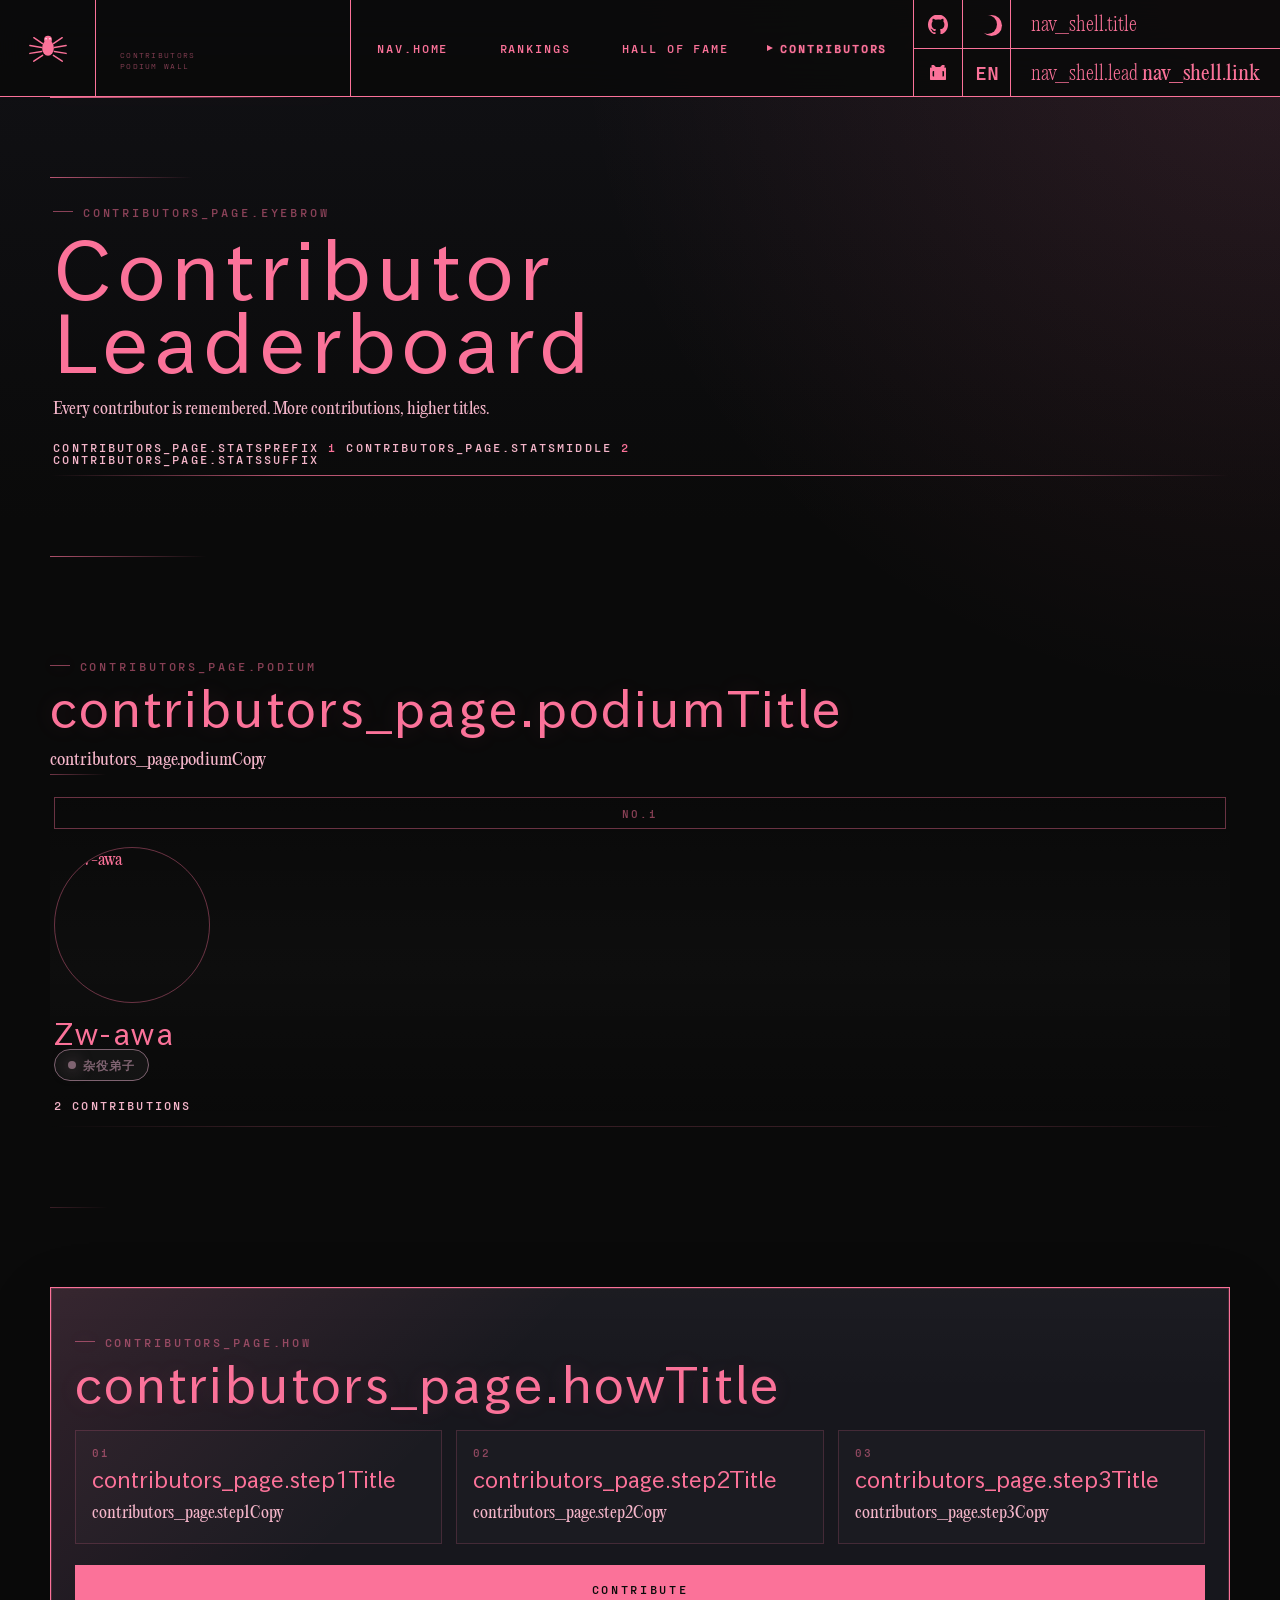
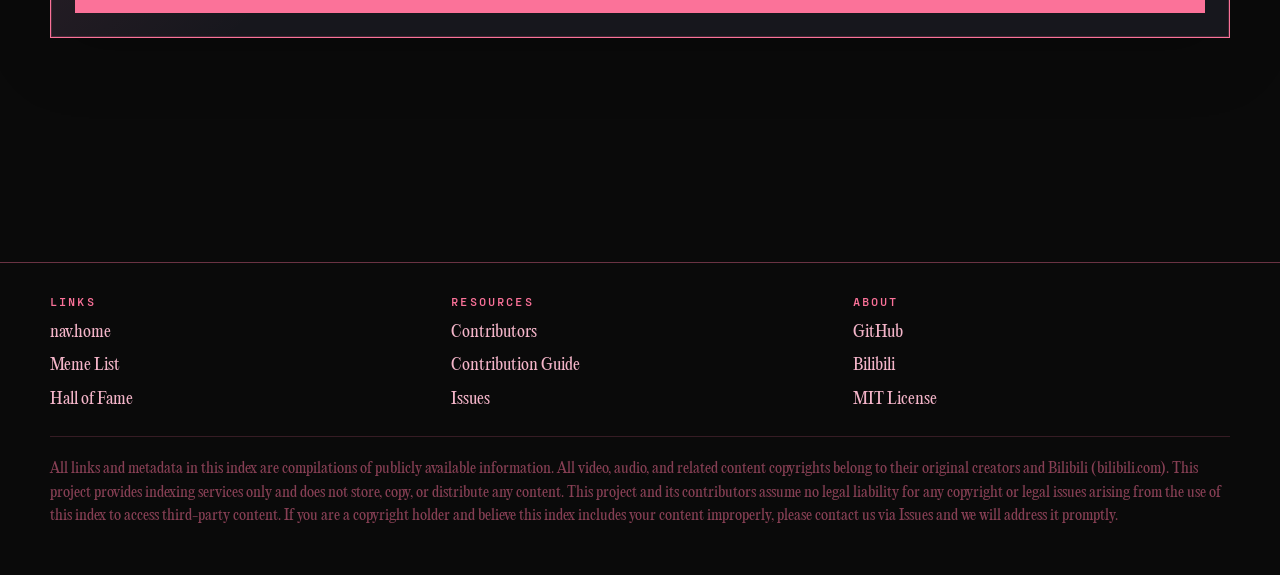
==== commit f3dba083: "feat: refine homepage stair scene decorations" ====
--- a/docs/contributors.html
+++ b/docs/contributors.html
@@ -4,113 +4,184 @@
     <meta charset="UTF-8">
     <meta name="viewport" content="width=device-width, initial-scale=1.0">
     <title data-i18n="pageTitle.contributors">贡献者排行 | 万恶之源</title>
-    <link href="https://fonts.googleapis.com/css2?family=Space+Grotesk:wght@400;500;600;700;800&display=swap" rel="stylesheet">
-    <link rel="stylesheet" href="css/style.css">
+    <script>
+    try {
+        if (localStorage.getItem('hof-theme') === 'day') {
+            document.documentElement.classList.add('theme-contrasted');
+        }
+    } catch (_) {}
+    </script>
+    <link rel="stylesheet" href="css/tokens.css">
+    <link rel="stylesheet" href="css/fonts.css">
+    <link rel="stylesheet" href="css/nav.css">
+    <link rel="stylesheet" href="css/layout.css">
+    <link rel="stylesheet" href="css/motion.css">
+    <link rel="stylesheet" href="css/contributors.css">
 </head>
-<body class="contrib-theme">
-    <nav class="nav">
-        <div class="nav-inner">
-            <a href="index.html" class="nav-logo">万恶之源</a>
-            <button class="nav-hamburger" aria-label="菜单">
-                <span></span><span></span><span></span>
+<body class="page-contributors">
+    <header class="site-head astro-5qrshpxv">
+        <div class="site-head__container astro-5qrshpxv">
+            <div class="sb-logo astro-5qrshpxv">
+                <a href="index.html" class="astro-5qrshpxv" aria-label="万恶之源首页">
+                    <svg class="astro-5qrshpxv" width="48" height="48" viewBox="0 0 49 49" fill="currentColor" xmlns="http://www.w3.org/2000/svg">
+                        <ellipse cx="24.5" cy="24.5" rx="6" ry="8"></ellipse>
+                        <circle cx="24.5" cy="16" r="4"></circle>
+                        <circle cx="22.5" cy="15" r="0.8" fill="#fff"></circle>
+                        <circle cx="26.5" cy="15" r="0.8" fill="#fff"></circle>
+                        <path d="M19 20 L10 14 M18 24 L6 22 M18 28 L6 30 M19 32 L10 38" stroke="currentColor" stroke-width="1.5" fill="none" stroke-linecap="round"></path>
+                        <path d="M30 20 L39 14 M31 24 L43 22 M31 28 L43 30 M30 32 L39 38" stroke="currentColor" stroke-width="1.5" fill="none" stroke-linecap="round"></path>
+                    </svg>
+                    <span class="u-sr-only">万恶之源</span>
+                </a>
+            </div>
+            <button class="sb-toggle js-nav-toggle astro-5qrshpxv" type="button" aria-label="菜单" aria-controls="site-nav" aria-expanded="false">
+                <span></span>
             </button>
-            <ul class="nav-links">
-                <li><a href="memes.html" data-i18n="nav.memes">排行</a></li>
-                <li><a href="index.html#tier-system" data-i18n="nav.tiers">等级体系</a></li>
-                <li><a href="hall-of-fame.html" data-i18n="nav.hall">荣誉殿堂</a></li>
-                <li><a href="contributors.html" class="active" data-i18n="nav.contributors">贡献者</a></li>
-                <li><a href="https://github.com/Zw-awa/the-origin-of-the-meme" class="nav-github" target="_blank" rel="noopener">GitHub</a></li>
-                <li class="nav-lang-group">
-                    <button class="nav-lang-btn" data-lang="zh" onclick="switchLang('zh')" title="中文">中</button>
-                    <button class="nav-lang-btn" data-lang="en" onclick="switchLang('en')" title="English">EN</button>
-                    <button class="nav-lang-btn" data-lang="ja" onclick="switchLang('ja')" title="日本語">日</button>
+            <div class="sb-console astro-5qrshpxv" role="presentation">
+                <div class="sb-console__inner js-console astro-5qrshpxv"></div>
+            </div>
+            <nav class="sb-menu js-site-nav astro-5qrshpxv" id="site-nav" aria-label="主导航">
+                <ul class="sb__list astro-5qrshpxv">
+                    <li class="sb__item astro-5qrshpxv"><a href="index.html" class="js-menu-link astro-5qrshpxv"><span class="sb__text astro-5qrshpxv" data-i18n="nav.home">首页</span></a></li>
+                    <li class="sb__item astro-5qrshpxv"><a href="memes.html" class="js-menu-link astro-5qrshpxv"><span class="sb__text astro-5qrshpxv" data-i18n="nav.memes">梗库</span></a></li>
+                    <li class="sb__item astro-5qrshpxv"><a href="hall-of-fame.html" class="js-menu-link astro-5qrshpxv"><span class="sb__text astro-5qrshpxv" data-i18n="nav.hall">荣誉殿堂</span></a></li>
+                    <li class="sb__item astro-5qrshpxv"><a href="contributors.html" class="js-menu-link astro-5qrshpxv"><span class="sb__text astro-5qrshpxv" data-i18n="nav.contributors">贡献者</span></a></li>
+                </ul>
+            </nav>
+            <ul class="sb-socials astro-5qrshpxv">
+                <li class="sb__item astro-5qrshpxv"><a href="https://github.com/Zw-awa" target="_blank" rel="noopener" class="astro-5qrshpxv"><span class="sb__icon sb__icon--codepen astro-5qrshpxv" style="--path: path('M10 0C4.48 0 0 4.58 0 10.25c0 4.53 2.87 8.37 6.84 9.72.5.09.68-.22.68-.49 0-.24-.01-.88-.01-1.73-2.78.62-3.37-1.37-3.37-1.37-.45-1.18-1.11-1.49-1.11-1.49-.91-.63.07-.62.07-.62 1 .07 1.53 1.05 1.53 1.05.89 1.56 2.34 1.11 2.91.85.09-.66.35-1.11.63-1.37-2.22-.26-4.56-1.14-4.56-5.07 0-1.12.39-2.03 1.03-2.75-.1-.26-.45-1.31.1-2.72 0 0 .84-.27 2.75 1.05A9.4 9.4 0 0 1 10 4.95c.85 0 1.71.12 2.51.34 1.91-1.32 2.75-1.05 2.75-1.05.55 1.41.2 2.46.1 2.72.64.72 1.03 1.63 1.03 2.75 0 3.94-2.34 4.81-4.57 5.06.36.32.68.94.68 1.9 0 1.37-.01 2.47-.01 2.81 0 .27.18.59.69.49C17.14 18.62 20 14.78 20 10.25 20 4.58 15.52 0 10 0z');"></span><span class="u-sr-only">GitHub</span></a></li>
+                <li class="sb__item astro-5qrshpxv"><a href="https://space.bilibili.com/327252676" target="_blank" rel="noopener" class="astro-5qrshpxv"><span class="sb__icon sb__icon--linkedin astro-5qrshpxv" style="--path: path('M2.84.18A1.5 1.5 0 0 1 3.9.62l1.95 1.95h4.3l1.95-1.95a1.5 1.5 0 1 1 2.12 2.12l-.16.16h.85a3 3 0 0 1 3 3v6.6a3 3 0 0 1-3 3H1.1a3 3 0 0 1-3-3V5.9a3 3 0 0 1 3-3h.85l-.16-.16A1.5 1.5 0 0 1 2.84.18zM3.5 6.6a.9.9 0 0 0-.9.9v3.6a.9.9 0 0 0 .9.9h.6V6.6h-.6zm9 0v5.4h.6a.9.9 0 0 0 .9-.9V7.5a.9.9 0 0 0-.9-.9h-.6zM5.7 8.1a.9.9 0 0 1 1.8 0v.9a.9.9 0 1 1-1.8 0v-.9zm3.6 0a.9.9 0 0 1 1.8 0v.9a.9.9 0 1 1-1.8 0v-.9z');"></span><span class="u-sr-only">Bilibili</span></a></li>
+            </ul>
+            <ul class="sb-tools astro-5qrshpxv">
+                <li class="sb__item astro-5qrshpxv">
+                    <button class="sb-contrast js-contrast astro-5qrshpxv" type="button" aria-label="切换昼夜主题">
+                        <span class="theme-icon theme-icon--moon"></span>
+                        <span class="theme-icon theme-icon--sun"></span>
+                    </button>
+                </li>
+                <li class="sb__item astro-5qrshpxv">
+                    <div class="sb-language-switch js-language-switch astro-5qrshpxv">
+                        <button class="sb-language-current js-lang-current astro-5qrshpxv" type="button" aria-haspopup="true" aria-expanded="false" aria-label="切换语言">
+                            <span class="sb-language-current__label js-lang-current-label astro-5qrshpxv"></span>
+                            <span class="sb-language-current__caret astro-5qrshpxv">▾</span>
+                        </button>
+                        <div class="sb-language-list astro-5qrshpxv">
+                            <button class="sb-language-option js-lang-option astro-5qrshpxv" type="button" data-lang="zh">中文</button>
+                            <button class="sb-language-option js-lang-option astro-5qrshpxv" type="button" data-lang="en">English</button>
+                            <button class="sb-language-option js-lang-option astro-5qrshpxv" type="button" data-lang="ja">日本語</button>
+                        </div>
+                    </div>
                 </li>
             </ul>
+            <aside class="sb-availability astro-5qrshpxv">
+                <p class="astro-5qrshpxv">
+                    <span class="sb__line astro-5qrshpxv"><span class="sb__text astro-5qrshpxv" data-i18n="nav_shell.title">梗的封神榜</span></span>
+                    <span class="sb__line astro-5qrshpxv"><span class="sb__text astro-5qrshpxv" data-i18n="nav_shell.lead">收录视频最多者 · 上榜 →</span> <a href="https://github.com/Zw-awa/the-origin-of-the-meme/blob/main/CONTRIBUTING.md" target="_blank" rel="noopener" class="astro-5qrshpxv" data-i18n="nav_shell.link">参与贡献</a></span>
+                </p>
+            </aside>
+            <a href="https://github.com/Zw-awa/the-origin-of-the-meme" target="_blank" rel="noopener" class="sb-qr-code js-qr-code astro-5qrshpxv" title="扫码或点击访问项目仓库">
+                <img src="hall-assets/images/qr-code.svg" alt="QR Code" width="72" height="72" class="astro-5qrshpxv">
+            </a>
         </div>
-    </nav>
+    </header>
 
-    <div class="contributors-page-header">
-        <h1 class="section-title gradient-pink" data-i18n="contributors_page.title">贡献者排行榜</h1>
-        <p class="section-subtitle" data-i18n="contributors_page.subtitle">每一位贡献者都在为B站梗文化添砖加瓦, 贡献越多称号越高</p>
-    </div>
+    <main class="page-shell">
+        <section class="page-section contributors-hero">
+            <div class="panel">
+                <div class="panel__inner contributors-hero__inner">
+                    <span class="section-head__eyebrow" data-i18n="contributors_page.eyebrow">贡献者</span>
+                    <h1 class="section-head__title" data-i18n="contributors_page.title">贡献者排行榜</h1>
+                    <p class="section-head__copy" data-i18n="contributors_page.subtitle">每一位贡献者都在为B站梗文化添砖加瓦, 贡献越多称号越高</p>
+                    <p class="contributors-hero__stats"><span data-i18n="contributors_page.statsPrefix">已有</span> <strong id="contributors-total" data-live-number>0</strong> <span data-i18n="contributors_page.statsMiddle">位共建者，收录</span> <strong id="contributors-videos" data-live-number>0</strong> <span data-i18n="contributors_page.statsSuffix">个视频</span></p>
+                </div>
+            </div>
+        </section>
 
-    <div class="contributors-page-grid" id="contributors-page-container">
-        <div class="empty-state">
-            <div class="empty-state-icon">&#9733;</div>
-            <p class="empty-state-text" data-i18n="contributors_page.empty">还没有贡献者, 来成为第一个吧!</p>
-            <a href="https://github.com/Zw-awa/the-origin-of-the-meme/blob/main/CONTRIBUTING.md" class="empty-state-action" target="_blank" rel="noopener" data-i18n="contributors_page.contribute">参与贡献</a>
-        </div>
-    </div>
+        <section class="page-section contributors-podium">
+            <div class="section-head">
+                <span class="section-head__eyebrow" data-i18n="contributors_page.podium">领奖台</span>
+                <h2 class="section-head__title" data-i18n="contributors_page.podiumTitle">哪怕现在只有一位贡献者，也先让“被记录”的感觉成立。</h2>
+                <p class="section-head__copy" data-i18n="contributors_page.podiumCopy">当前数据少，所以 podium 的目标不是凑出三张卡，而是把真实的贡献关系放在舞台中央。</p>
+            </div>
+            <div class="contributors-podium__grid" id="contributors-podium-grid"></div>
+        </section>
 
-    <footer class="footer">
-        <div class="footer-waves">
-            <svg class="wave wave-1" viewBox="0 0 1440 100" preserveAspectRatio="none">
-                <path d="M0,50 C360,100 720,0 1080,50 C1260,75 1380,25 1440,50 L1440,100 L0,100 Z" fill="rgba(0,161,214,0.04)"/>
-            </svg>
-            <svg class="wave wave-2" viewBox="0 0 1440 100" preserveAspectRatio="none">
-                <path d="M0,30 C240,80 600,20 960,60 C1200,90 1320,40 1440,30 L1440,100 L0,100 Z" fill="rgba(251,114,153,0.03)"/>
-            </svg>
-        </div>
-        <div class="footer-inner">
-            <div class="footer-col">
-                <h3 data-i18n="footer.links">项目链接</h3>
-                <ul>
-                    <li><a href="memes.html" data-i18n="footer.memes">梗列表</a></li>
-                    <li><a href="hall-of-fame.html" data-i18n="footer.hall">荣誉殿堂</a></li>
-                    <li><a href="contributors.html" data-i18n="footer.contributors">贡献者排行</a></li>
-                    <li><a href="https://github.com/Zw-awa/the-origin-of-the-meme" target="_blank" rel="noopener" data-i18n="footer.github">GitHub</a></li>
-                </ul>
+        <section class="page-section page-section--tight" id="contributors-rest-section" hidden>
+            <div class="section-head">
+                <span class="section-head__eyebrow" data-i18n="contributors_page.moreBuilders">更多建设者</span>
+                <h2 class="section-head__title" data-i18n="contributors_page.restTitle">其余贡献者</h2>
             </div>
-            <div class="footer-col">
-                <h3 data-i18n="footer.resources">相关资源</h3>
-                <ul>
-                    <li><a href="https://github.com/Zw-awa/the-origin-of-the-meme/blob/main/CONTRIBUTING.md" target="_blank" rel="noopener" data-i18n="footer.guide">贡献指南</a></li>
-                    <li><a href="https://github.com/Zw-awa/the-origin-of-the-meme/issues" target="_blank" rel="noopener" data-i18n="footer.issues">问题反馈</a></li>
-                    <li><a href="https://www.bilibili.com" target="_blank" rel="noopener" data-i18n="footer.bilibili">Bilibili</a></li>
-                </ul>
+            <div class="contributors-rest__grid" id="contributors-rest-grid"></div>
+        </section>
+
+        <section class="page-section contributors-how">
+            <div class="panel">
+                <div class="panel__inner contributors-how__inner">
+                    <div class="section-head">
+                        <span class="section-head__eyebrow" data-i18n="contributors_page.how">如何贡献</span>
+                        <h2 class="section-head__title" data-i18n="contributors_page.howTitle">让新贡献者知道路径，而不是只看见榜单。</h2>
+                    </div>
+                    <div class="contributors-how__steps">
+                        <article class="contributors-how__step">
+                            <span class="contributors-how__num">01</span>
+                            <h3 data-i18n="contributors_page.step1Title">Fork 仓库</h3>
+                            <p data-i18n="contributors_page.step1Copy">从 GitHub Fork 项目，先拿到一份你自己的工作副本。</p>
+                        </article>
+                        <article class="contributors-how__step">
+                            <span class="contributors-how__num">02</span>
+                            <h3 data-i18n="contributors_page.step2Title">补充梗或视频</h3>
+                            <p data-i18n="contributors_page.step2Copy">在数据文件中补充梗、视频、别名、描述或贡献者信息。</p>
+                        </article>
+                        <article class="contributors-how__step">
+                            <span class="contributors-how__num">03</span>
+                            <h3 data-i18n="contributors_page.step3Title">发起 Pull Request</h3>
+                            <p data-i18n="contributors_page.step3Copy">提交 PR，等待 Actions 校验通过，让你的名字被正式记录进来。</p>
+                        </article>
+                    </div>
+                    <a href="https://github.com/Zw-awa/the-origin-of-the-meme/blob/main/CONTRIBUTING.md" class="btn btn--solid" target="_blank" rel="noopener" data-i18n="contributors_page.contribute">参与贡献</a>
+                </div>
             </div>
-            <div class="footer-col">
-                <h3 data-i18n="footer.about">关于</h3>
-                <ul>
-                    <li><a href="https://github.com/Zw-awa/the-origin-of-the-meme#%E8%BF%99%E6%98%AF%E4%BB%80%E4%B9%88" target="_blank" rel="noopener" data-i18n="footer.intro">项目介绍</a></li>
-                    <li><a href="https://github.com/Zw-awa/the-origin-of-the-meme/blob/main/LICENSE" target="_blank" rel="noopener" data-i18n="footer.license">MIT License</a></li>
-                </ul>
+        </section>
+    </main>
+
+    <footer class="site-foot">
+        <div class="site-foot__inner">
+            <div class="site-foot__top">
+                <section>
+                    <h3 class="site-foot__title" data-i18n="footer.links">项目链接</h3>
+                    <ul class="site-foot__list">
+                        <li><a href="index.html" data-i18n="nav.home">首页</a></li>
+                        <li><a href="memes.html" data-i18n="footer.memes">梗列表</a></li>
+                        <li><a href="hall-of-fame.html" data-i18n="footer.hall">荣誉殿堂</a></li>
+                    </ul>
+                </section>
+                <section>
+                    <h3 class="site-foot__title" data-i18n="footer.resources">相关资源</h3>
+                    <ul class="site-foot__list">
+                        <li><a href="contributors.html" data-i18n="footer.contributors">贡献者排行</a></li>
+                        <li><a href="https://github.com/Zw-awa/the-origin-of-the-meme/blob/main/CONTRIBUTING.md" target="_blank" rel="noopener" data-i18n="footer.guide">贡献指南</a></li>
+                        <li><a href="https://github.com/Zw-awa/the-origin-of-the-meme/issues" target="_blank" rel="noopener" data-i18n="footer.issues">问题反馈</a></li>
+                    </ul>
+                </section>
+                <section>
+                    <h3 class="site-foot__title" data-i18n="footer.about">关于</h3>
+                    <ul class="site-foot__list">
+                        <li><a href="https://github.com/Zw-awa/the-origin-of-the-meme" target="_blank" rel="noopener" data-i18n="footer.github">GitHub</a></li>
+                        <li><a href="https://www.bilibili.com" target="_blank" rel="noopener" data-i18n="footer.bilibili">Bilibili</a></li>
+                        <li><a href="https://github.com/Zw-awa/the-origin-of-the-meme/blob/main/LICENSE" target="_blank" rel="noopener" data-i18n="footer.license">MIT License</a></li>
+                    </ul>
+                </section>
             </div>
-        </div>
-        <div class="footer-disclaimer" data-i18n="footer.disclaimer">
-            本索引中的所有链接及元数据均为公开信息的整理与索引。所有视频、音频及相关素材的版权归原作者及哔哩哔哩(bilibili.com)所有。本项目仅提供索引服务, 不进行任何形式的内容存储、复制或分发。
+            <div class="site-foot__disclaimer" data-i18n="footer.disclaimer">
+                本索引中的所有链接及元数据均为公开信息的整理与索引。所有视频、音频及相关素材的版权归原作者及哔哩哔哩(bilibili.com)所有。本项目仅提供索引服务, 不进行任何形式的内容存储、复制或分发。
+            </div>
         </div>
     </footer>
 
     <script src="js/i18n.js"></script>
     <script src="js/data.js"></script>
-    <script>
-    (function () {
-        loadData().then(function (data) {
-            var contributors = data.contributors;
-            var container = document.getElementById('contributors-page-container');
-
-            if (!contributors || contributors.length === 0) return;
-
-            container.innerHTML = '';
-
-            contributors.forEach(function (c) {
-                var card = document.createElement('div');
-                card.className = 'contributor-card';
-                card.innerHTML =
-                    '<img class="contributor-avatar" src="https://github.com/' + escapeHtml(c.github) + '.png" alt="' + escapeHtml(c.github) + '" loading="lazy" onerror="this.src=\'data:image/svg+xml,%3Csvg xmlns=%22http://www.w3.org/2000/svg%22 viewBox=%220 0 80 80%22%3E%3Crect fill=%22%231a1a28%22 width=%2280%22 height=%2280%22/%3E%3Ctext fill=%22%238888aa%22 x=%2240%22 y=%2245%22 text-anchor=%22middle%22 font-size=%2220%22%3E' + escapeHtml(c.github.charAt(0).toUpperCase()) + '%3C/text%3E%3C/svg%3E\'">' +
-                    '<div class="contributor-username">' + escapeHtml(c.github) + '</div>' +
-                    '<div class="contributor-title-badge ' + getContributorTierClass(c.title) + '">' + escapeHtml(c.title) + '</div>' +
-                    '<div class="contributor-count">' + formatNumber(c.count) + ' ' + t('common.contributions_unit') + '</div>';
-                card.addEventListener('click', function () {
-                    window.open('https://github.com/' + encodeURIComponent(c.github), '_blank', 'noopener');
-                });
-                container.appendChild(card);
-            });
-            initContributorMagnetics();
-        });
-    })();
-    </script>
-    <script src="js/main.js"></script>
+    <script src="js/nav.js"></script>
+    <script src="js/motion.js"></script>
+    <script src="js/contributors.js"></script>
 </body>
 </html>
--- a/docs/css/tokens.css
+++ b/docs/css/tokens.css
@@ -0,0 +1,74 @@
+:root {
+  --color-primary: #0a0a0a;
+  --color-secondary: #fb7299;
+  --color-shadow: rgba(251, 114, 153, 0.12);
+  --color-halo: rgba(251, 114, 153, 0.24);
+  --color-dim: rgba(251, 114, 153, 0.52);
+  --surface-1: #111115;
+  --surface-2: #17171d;
+  --surface-3: #1d1e25;
+  --surface-4: #23252e;
+  --line-soft: rgba(251, 114, 153, 0.18);
+  --line-strong: rgba(251, 114, 153, 0.4);
+  --ink-strong: #ffe1e9;
+  --ink-soft: #f4b5c9;
+  --color-white: #f5f5f0;
+
+  --font-display: 'LXGWNeoXiHei', "PingFang SC", "Microsoft YaHei", sans-serif;
+  --font-mono: 'Fraktion Mono', ui-monospace, "SFMono-Regular", Consolas, monospace;
+  --font-editorial: 'Editorial New', Georgia, serif;
+  --font-bigger: 'Bigger Display', 'LXGWNeoXiHei', sans-serif;
+
+  --space-2xs: 0.25rem;
+  --space-xs: 0.5rem;
+  --space-sm: 0.875rem;
+  --space-md: 1.5rem;
+  --space-lg: 3rem;
+  --space-xl: 5rem;
+  --space-2xl: 8rem;
+
+  --radius-sm: 0.75rem;
+  --radius-md: 1.25rem;
+  --radius-lg: 2rem;
+  --radius-pill: 999px;
+  --border-width: 1px;
+  --border-color: var(--color-secondary);
+
+  --ease-expo: cubic-bezier(.86, 0, .07, 1);
+  --ease-spring: cubic-bezier(.22, 1, .36, 1);
+  --duration-fast: 0.22s;
+  --duration-normal: 0.48s;
+  --duration-slow: 0.9s;
+
+  --content-width: 1180px;
+  --content-narrow: 760px;
+  --nav-height: 72px;
+
+  --tier-0: #7f6371;
+  --tier-1: #b66a83;
+  --tier-2: #d06f73;
+  --tier-3: #df8561;
+  --tier-4: #dea150;
+  --tier-5: #d3b14c;
+  --tier-6: #aeb656;
+  --tier-7: #76b26f;
+  --tier-8: #4aac96;
+  --tier-9: #2ca9d8;
+}
+
+html.theme-contrasted {
+  --color-primary: #f5f5f0;
+  --color-secondary: #00a1d6;
+  --color-shadow: rgba(0, 161, 214, 0.12);
+  --color-halo: rgba(0, 161, 214, 0.2);
+  --color-dim: rgba(0, 161, 214, 0.56);
+  --surface-1: #ffffff;
+  --surface-2: #edf6f9;
+  --surface-3: #deeff5;
+  --surface-4: #d0e8f0;
+  --line-soft: rgba(0, 161, 214, 0.16);
+  --line-strong: rgba(0, 161, 214, 0.36);
+  --ink-strong: #072836;
+  --ink-soft: #2a6f88;
+  --color-white: #ffffff;
+}
--- a/docs/css/fonts.css
+++ b/docs/css/fonts.css
@@ -0,0 +1,47 @@
+@font-face {
+  font-family: 'LXGWNeoXiHei';
+  src: url('../hall-assets/fonts/LXGWNeoXiHei.woff2') format('woff2');
+  font-weight: 400;
+  font-style: normal;
+  font-display: swap;
+}
+
+@font-face {
+  font-family: 'Bigger Display';
+  src: url('../hall-assets/fonts/Bigger-Display.woff2') format('woff2');
+  font-weight: 700;
+  font-style: normal;
+  font-display: swap;
+}
+
+@font-face {
+  font-family: 'Fraktion Mono';
+  src: url('../hall-assets/fonts/PPFraktionMono-Regular.woff2') format('woff2');
+  font-weight: 400;
+  font-style: normal;
+  font-display: swap;
+}
+
+@font-face {
+  font-family: 'Fraktion Mono';
+  src: url('../hall-assets/fonts/PPFraktionMono-Bold.woff2') format('woff2');
+  font-weight: 700;
+  font-style: normal;
+  font-display: swap;
+}
+
+@font-face {
+  font-family: 'Editorial New';
+  src: url('../hall-assets/fonts/PPEditorialNew-Regular.woff2') format('woff2');
+  font-weight: 400;
+  font-style: normal;
+  font-display: swap;
+}
+
+@font-face {
+  font-family: 'Editorial New';
+  src: url('../hall-assets/fonts/PPEditorialNew-Ultralight.woff2') format('woff2');
+  font-weight: 200;
+  font-style: normal;
+  font-display: swap;
+}
--- a/docs/css/nav.css
+++ b/docs/css/nav.css
@@ -0,0 +1,760 @@
+.site-head.astro-5qrshpxv {
+  position: sticky;
+  top: 0;
+  z-index: 40;
+  width: 100%;
+  border-bottom: 1px solid var(--color-secondary);
+  background: color-mix(in srgb, var(--color-primary) 90%, transparent);
+  backdrop-filter: blur(20px);
+}
+
+.site-head__container.astro-5qrshpxv {
+  display: flex;
+  flex-direction: row;
+  align-items: stretch;
+  justify-content: space-between;
+  width: 100%;
+  height: 6rem;
+}
+
+.site-head.astro-5qrshpxv .sb-logo.astro-5qrshpxv,
+.site-head.astro-5qrshpxv .sb-toggle.astro-5qrshpxv {
+  width: 6rem;
+  min-width: 6rem;
+  border-right: 1px solid var(--color-secondary);
+}
+
+.site-head.astro-5qrshpxv .sb-logo.astro-5qrshpxv a.astro-5qrshpxv,
+.site-head.astro-5qrshpxv .sb-toggle.astro-5qrshpxv {
+  display: flex;
+  align-items: center;
+  justify-content: center;
+  width: 100%;
+  height: 100%;
+}
+
+.site-head.astro-5qrshpxv .sb-logo.astro-5qrshpxv svg.astro-5qrshpxv {
+  display: block;
+  width: 3rem;
+  height: 3rem;
+  color: var(--color-secondary);
+}
+
+.site-head.astro-5qrshpxv .sb-toggle.astro-5qrshpxv {
+  display: none;
+  appearance: none;
+  background: none;
+  border-top: 0;
+  border-left: 0;
+  border-bottom: 0;
+  color: var(--color-secondary);
+}
+
+.site-head.astro-5qrshpxv .sb-toggle.astro-5qrshpxv span,
+.site-head.astro-5qrshpxv .sb-toggle.astro-5qrshpxv::before,
+.site-head.astro-5qrshpxv .sb-toggle.astro-5qrshpxv::after {
+  content: '';
+  display: block;
+  width: 22px;
+  height: 1px;
+  background: currentColor;
+  transition: transform .25s cubic-bezier(.22,1,.36,1), opacity .25s ease;
+}
+
+.site-head.astro-5qrshpxv .sb-toggle.astro-5qrshpxv span {
+  margin: 6px 0;
+}
+
+.site-head.astro-5qrshpxv .sb-toggle.astro-5qrshpxv.is-open::before {
+  transform: translateY(7px) rotate(45deg);
+}
+
+.site-head.astro-5qrshpxv .sb-toggle.astro-5qrshpxv.is-open span {
+  opacity: 0;
+}
+
+.site-head.astro-5qrshpxv .sb-toggle.astro-5qrshpxv.is-open::after {
+  transform: translateY(-7px) rotate(-45deg);
+}
+
+.site-head.astro-5qrshpxv .sb-console.astro-5qrshpxv {
+  display: flex;
+  flex-direction: column;
+  align-items: flex-start;
+  justify-content: flex-end;
+  margin: 0 auto 0 0;
+  padding: 1.5rem;
+  color: var(--color-dim);
+  font: 400 8px/1.4 var(--font-mono);
+  letter-spacing: .16em;
+  text-transform: uppercase;
+  white-space: pre-line;
+}
+
+.site-head.astro-5qrshpxv .sb-console__inner.astro-5qrshpxv {
+  display: flex;
+  flex-direction: column;
+  align-items: flex-start;
+  justify-content: flex-end;
+  min-height: 5.6em;
+  overflow: hidden;
+}
+
+.site-head.astro-5qrshpxv .sb-menu.astro-5qrshpxv {
+  border-left: 1px solid var(--color-secondary);
+}
+
+.site-head.astro-5qrshpxv .sb-menu.astro-5qrshpxv .sb__list.astro-5qrshpxv {
+  display: flex;
+  flex-direction: row;
+  align-items: center;
+  justify-content: flex-start;
+  margin: 0;
+  padding: 0;
+  height: 100%;
+  list-style: none;
+}
+
+.site-head.astro-5qrshpxv .sb-menu.astro-5qrshpxv .sb__item.astro-5qrshpxv {
+  margin: 0;
+  padding: 0;
+}
+
+.site-head.astro-5qrshpxv .sb-menu.astro-5qrshpxv .sb__text.astro-5qrshpxv {
+  position: relative;
+  display: inline-block;
+}
+
+.site-head.astro-5qrshpxv .sb-menu.astro-5qrshpxv .sb__text.astro-5qrshpxv::before {
+  position: absolute;
+  top: calc(50% - 3px);
+  left: -13px;
+  border-top: 3px solid transparent;
+  border-left: 6px solid currentColor;
+  border-bottom: 3px solid transparent;
+  opacity: 0;
+  content: "";
+}
+
+.site-head.astro-5qrshpxv .sb-menu.astro-5qrshpxv a.astro-5qrshpxv {
+  display: block;
+  padding: 2rem 2.2rem;
+  color: var(--color-secondary);
+  font: 700 12px/1 var(--font-mono);
+  letter-spacing: .16em;
+  text-decoration: none;
+  text-transform: uppercase;
+}
+
+.site-head.astro-5qrshpxv .sb-menu.astro-5qrshpxv a.astro-5qrshpxv:hover {
+  text-shadow: 0 0 1px currentColor;
+}
+
+.site-head.astro-5qrshpxv .sb-menu.astro-5qrshpxv a.astro-5qrshpxv.is-active,
+.site-head.astro-5qrshpxv .sb-menu.astro-5qrshpxv a.astro-5qrshpxv[aria-current="page"] {
+  text-shadow: 0 0 1px currentColor;
+}
+
+.site-head.astro-5qrshpxv .sb-menu.astro-5qrshpxv a.astro-5qrshpxv:hover .sb__text.astro-5qrshpxv::before {
+  animation: blink-in .3s cubic-bezier(1,0,0,1) forwards;
+}
+
+.site-head.astro-5qrshpxv .sb-menu.astro-5qrshpxv a.astro-5qrshpxv.is-active .sb__text.astro-5qrshpxv::before,
+.site-head.astro-5qrshpxv .sb-menu.astro-5qrshpxv a.astro-5qrshpxv[aria-current="page"] .sb__text.astro-5qrshpxv::before {
+  opacity: 1;
+}
+
+@keyframes blink-in {
+  0%, 30%, 60% { opacity: 0; }
+  15%, 45%, 75%, 100% { opacity: 1; }
+}
+
+.site-head.astro-5qrshpxv .sb-socials.astro-5qrshpxv {
+  margin: 0;
+  padding: 0;
+  list-style: none;
+  background: linear-gradient(0deg, transparent calc(50% - 1px), var(--color-secondary) calc(50% - 1px), var(--color-secondary) 50%, transparent 50%);
+  border-left: 1px solid var(--color-secondary);
+}
+
+.site-head.astro-5qrshpxv .sb-tools.astro-5qrshpxv {
+  margin: 0;
+  padding: 0;
+  width: 48px;
+  min-width: 48px;
+  list-style: none;
+  background: linear-gradient(0deg, transparent calc(50% - 1px), var(--color-secondary) calc(50% - 1px), var(--color-secondary) 50%, transparent 50%);
+  border-left: 1px solid var(--color-secondary);
+}
+
+.site-head.astro-5qrshpxv .sb-socials.astro-5qrshpxv .sb__item.astro-5qrshpxv {
+  margin: 0;
+  padding: 0;
+}
+
+.site-head.astro-5qrshpxv .sb-socials.astro-5qrshpxv .sb__item.astro-5qrshpxv::before {
+  content: none;
+}
+
+.site-head.astro-5qrshpxv .sb-tools.astro-5qrshpxv .sb__item.astro-5qrshpxv {
+  margin: 0;
+  padding: 0;
+  height: 48px;
+}
+
+.site-head.astro-5qrshpxv .sb-contrast.astro-5qrshpxv,
+.site-head.astro-5qrshpxv .sb-language-current.astro-5qrshpxv {
+  position: relative;
+  display: flex;
+  flex-direction: row;
+  align-items: center;
+  justify-content: center;
+  appearance: none;
+  background: none;
+  border: 0;
+  color: var(--color-secondary);
+  text-transform: uppercase;
+}
+
+.site-head.astro-5qrshpxv .sb-socials.astro-5qrshpxv a.astro-5qrshpxv {
+  display: flex;
+  flex-direction: row;
+  align-items: center;
+  justify-content: center;
+  position: relative;
+  width: 48px;
+  min-width: 48px;
+  height: 48px;
+}
+
+.site-head.astro-5qrshpxv .sb-contrast.astro-5qrshpxv,
+.site-head.astro-5qrshpxv .sb-language-current.astro-5qrshpxv {
+  width: 48px;
+  min-width: 48px;
+  height: 48px;
+}
+
+.site-head.astro-5qrshpxv .sb-socials.astro-5qrshpxv .sb__icon.astro-5qrshpxv {
+  background: var(--color-secondary);
+  clip-path: var(--path);
+}
+
+.site-head.astro-5qrshpxv .sb-socials.astro-5qrshpxv .sb__icon.astro-5qrshpxv::before {
+  position: absolute;
+  top: 0;
+  left: 0;
+  display: block;
+  width: 100%;
+  height: 100%;
+  background: var(--color-primary);
+  scale: 0 1;
+  transform-origin: 0 50%;
+  content: "";
+}
+
+.site-head.astro-5qrshpxv .sb-socials.astro-5qrshpxv a.astro-5qrshpxv::before,
+.site-head.astro-5qrshpxv .sb-language-current.astro-5qrshpxv::before {
+  position: absolute;
+  top: 0;
+  left: 0;
+  width: 100%;
+  height: 100%;
+  background: var(--color-secondary);
+  scale: 0 1;
+  transform-origin: 0 50%;
+  content: "";
+}
+
+.site-head.astro-5qrshpxv .sb-socials.astro-5qrshpxv .sb__icon--codepen.astro-5qrshpxv {
+  width: 20px;
+  height: 19px;
+}
+
+.site-head.astro-5qrshpxv .sb-socials.astro-5qrshpxv .sb__icon--linkedin.astro-5qrshpxv {
+  width: 16px;
+  height: 15px;
+}
+
+.site-head.astro-5qrshpxv .sb-socials.astro-5qrshpxv a.astro-5qrshpxv:hover,
+.site-head.astro-5qrshpxv .sb-contrast.astro-5qrshpxv:hover,
+.site-head.astro-5qrshpxv .sb-language-switch.astro-5qrshpxv:hover .sb-language-current.astro-5qrshpxv,
+.site-head.astro-5qrshpxv .sb-language-switch.astro-5qrshpxv:focus-within .sb-language-current.astro-5qrshpxv,
+.site-head.astro-5qrshpxv .sb-language-switch.astro-5qrshpxv.is-open .sb-language-current.astro-5qrshpxv {
+  color: var(--color-primary);
+}
+
+.site-head.astro-5qrshpxv .sb-socials.astro-5qrshpxv a.astro-5qrshpxv:hover::before,
+.site-head.astro-5qrshpxv .sb-contrast.astro-5qrshpxv:hover::before,
+.site-head.astro-5qrshpxv .sb-language-switch.astro-5qrshpxv:hover .sb-language-current.astro-5qrshpxv::before,
+.site-head.astro-5qrshpxv .sb-language-switch.astro-5qrshpxv:focus-within .sb-language-current.astro-5qrshpxv::before,
+.site-head.astro-5qrshpxv .sb-language-switch.astro-5qrshpxv.is-open .sb-language-current.astro-5qrshpxv::before {
+  scale: 1 1;
+}
+
+.site-head.astro-5qrshpxv .sb-socials.astro-5qrshpxv a.astro-5qrshpxv:hover .sb__icon.astro-5qrshpxv::before {
+  scale: 1 1;
+}
+
+.site-head.astro-5qrshpxv .sb-socials.astro-5qrshpxv a.astro-5qrshpxv::before,
+.site-head.astro-5qrshpxv .sb-socials.astro-5qrshpxv .sb__icon.astro-5qrshpxv::before,
+.site-head.astro-5qrshpxv .sb-contrast.astro-5qrshpxv::before,
+.site-head.astro-5qrshpxv .sb-language-current.astro-5qrshpxv::before {
+  transition: scale .3s cubic-bezier(1,0,0,1);
+}
+
+.site-head.astro-5qrshpxv .sb-contrast.astro-5qrshpxv {
+  position: relative;
+  display: flex;
+  flex-direction: row;
+  align-items: center;
+  justify-content: center;
+  border-radius: 0;
+  cursor: pointer;
+}
+
+.site-head.astro-5qrshpxv .sb-language-switch.astro-5qrshpxv {
+  position: relative;
+  width: 48px;
+  min-width: 48px;
+  height: 48px;
+  z-index: 9;
+}
+
+.site-head.astro-5qrshpxv .sb-language-current.astro-5qrshpxv {
+  border: 0;
+  gap: 0;
+  padding: 0 3px;
+  font: 700 20px/1 var(--font-mono);
+  letter-spacing: .02em;
+  cursor: pointer;
+  overflow: hidden;
+  isolation: isolate;
+}
+
+.site-head.astro-5qrshpxv .sb-language-current__label.astro-5qrshpxv,
+.site-head.astro-5qrshpxv .sb-language-current__caret.astro-5qrshpxv {
+  position: relative;
+  z-index: 1;
+}
+
+.site-head.astro-5qrshpxv .sb-language-current__label.astro-5qrshpxv {
+  white-space: nowrap;
+}
+
+.site-head.astro-5qrshpxv .sb-language-current__caret.astro-5qrshpxv {
+  display: none;
+}
+
+.site-head.astro-5qrshpxv .sb-language-list.astro-5qrshpxv {
+  position: absolute;
+  top: calc(100% + 1px);
+  left: -1px;
+  display: grid;
+  min-width: 96px;
+  border: 1px solid var(--color-secondary);
+  background: color-mix(in srgb, var(--color-primary) 96%, transparent);
+  backdrop-filter: blur(20px);
+  opacity: 0;
+  pointer-events: none;
+  transform: translateY(-10px) scaleY(.92);
+  transform-origin: 50% 0;
+  transition: opacity .24s ease, transform .24s cubic-bezier(.22,1,.36,1);
+  z-index: 12;
+}
+
+.site-head.astro-5qrshpxv .sb-language-switch.astro-5qrshpxv:hover .sb-language-list.astro-5qrshpxv,
+.site-head.astro-5qrshpxv .sb-language-switch.astro-5qrshpxv.is-open .sb-language-list.astro-5qrshpxv,
+.site-head.astro-5qrshpxv .sb-language-switch.astro-5qrshpxv:focus-within .sb-language-list.astro-5qrshpxv {
+  opacity: 1;
+  pointer-events: auto;
+  transform: translateY(0) scaleY(1);
+}
+
+.site-head.astro-5qrshpxv .sb-language-switch.astro-5qrshpxv:hover,
+.site-head.astro-5qrshpxv .sb-language-switch.astro-5qrshpxv:focus-within,
+.site-head.astro-5qrshpxv .sb-language-switch.astro-5qrshpxv.is-open {
+  overflow: visible;
+}
+
+.site-head.astro-5qrshpxv .sb-language-option.astro-5qrshpxv {
+  display: flex;
+  align-items: center;
+  justify-content: flex-start;
+  min-height: 40px;
+  padding: 0 0.85rem;
+  border: 0;
+  border-top: 1px solid var(--line-strong);
+  background: transparent;
+  color: var(--color-secondary);
+  font: 700 11px/1 var(--font-mono);
+  letter-spacing: .12em;
+  text-transform: uppercase;
+  white-space: nowrap;
+  opacity: 0;
+  transform: translateY(-4px);
+  transition:
+    opacity .18s ease,
+    transform .22s cubic-bezier(.22,1,.36,1),
+    background .18s ease,
+    color .18s ease;
+}
+
+.site-head.astro-5qrshpxv .sb-language-option.astro-5qrshpxv:first-child {
+  border-top: 0;
+}
+
+.site-head.astro-5qrshpxv .sb-language-switch.astro-5qrshpxv:hover .sb-language-option.astro-5qrshpxv,
+.site-head.astro-5qrshpxv .sb-language-switch.astro-5qrshpxv.is-open .sb-language-option.astro-5qrshpxv,
+.site-head.astro-5qrshpxv .sb-language-switch.astro-5qrshpxv:focus-within .sb-language-option.astro-5qrshpxv {
+  opacity: 1;
+  transform: translateY(0);
+}
+
+.site-head.astro-5qrshpxv .sb-language-option.astro-5qrshpxv:nth-child(1) { transition-delay: .02s; }
+.site-head.astro-5qrshpxv .sb-language-option.astro-5qrshpxv:nth-child(2) { transition-delay: .06s; }
+.site-head.astro-5qrshpxv .sb-language-option.astro-5qrshpxv:nth-child(3) { transition-delay: .1s; }
+
+.site-head.astro-5qrshpxv .sb-language-option.astro-5qrshpxv:hover {
+  background: var(--color-secondary);
+  color: var(--color-primary);
+}
+
+.site-head.astro-5qrshpxv .sb-availability.astro-5qrshpxv {
+  background: linear-gradient(0deg, transparent calc(50% - 1px), var(--color-secondary) calc(50% - 1px), var(--color-secondary) 50%, transparent 50%);
+  border-left: 1px solid var(--color-secondary);
+  font: 200 1.25rem/48px var(--font-editorial);
+}
+
+.site-head.astro-5qrshpxv .sb-availability.astro-5qrshpxv p.astro-5qrshpxv {
+  margin: 0;
+}
+
+.site-head.astro-5qrshpxv .sb-availability.astro-5qrshpxv .sb__line.astro-5qrshpxv {
+  display: block;
+  padding: 1px 1.25rem 0;
+}
+
+.site-head.astro-5qrshpxv .sb-availability.astro-5qrshpxv .sb__text.astro-5qrshpxv {
+  color: var(--color-secondary);
+}
+
+.site-head.astro-5qrshpxv .sb-availability.astro-5qrshpxv a.astro-5qrshpxv {
+  position: relative;
+  display: inline-block;
+  color: var(--color-secondary);
+  font-weight: 400;
+  text-decoration: none;
+}
+
+.site-head.astro-5qrshpxv .sb-availability.astro-5qrshpxv a.astro-5qrshpxv::before {
+  position: absolute;
+  bottom: calc(50% - .5em);
+  left: 0;
+  width: 100%;
+  height: 1px;
+  background: currentColor;
+  scale: 0 1;
+  transform-origin: 100% 50%;
+  transition: scale .3s cubic-bezier(1,0,0,1);
+  content: "";
+}
+
+.site-head.astro-5qrshpxv .sb-availability.astro-5qrshpxv a.astro-5qrshpxv:hover::before {
+  scale: 1 1;
+  transform-origin: 0 50%;
+}
+
+.site-head.astro-5qrshpxv .sb-qr-code.astro-5qrshpxv {
+  --bg-p: 0%;
+  position: relative;
+  display: block;
+  padding: .75rem;
+  border-left: 1px solid var(--color-secondary);
+}
+
+.site-head.astro-5qrshpxv .sb-qr-code.astro-5qrshpxv::before {
+  display: none;
+}
+
+.sb-qr-code img {
+  visibility: hidden;
+}
+
+.sb-qr-code {
+  position: relative;
+}
+
+.sb-qr-code::after {
+  content: '';
+  position: absolute;
+  inset: .75rem;
+  -webkit-mask-image: url('../hall-assets/images/qr-code.svg');
+          mask-image: url('../hall-assets/images/qr-code.svg');
+  -webkit-mask-size: contain;
+          mask-size: contain;
+  -webkit-mask-repeat: no-repeat;
+          mask-repeat: no-repeat;
+  -webkit-mask-position: center;
+          mask-position: center;
+  background-color: var(--color-secondary);
+  pointer-events: none;
+}
+
+.theme-icon {
+  display: inline-block;
+  width: 19px;
+  height: 19px;
+  border-radius: 50%;
+  vertical-align: middle;
+  position: relative;
+  z-index: 2;
+}
+
+.theme-icon--moon { box-shadow: 4px 1px 0 1px var(--color-secondary); }
+.theme-icon--sun { background: var(--color-secondary); display: none; }
+html.theme-contrasted .theme-icon--moon { display: none; }
+html.theme-contrasted .theme-icon--sun { display: inline-block; }
+.sb-contrast.astro-5qrshpxv::before { display: none !important; }
+
+.theme-hover-stage,
+.theme-hover-orbit {
+  position: absolute;
+  inset: 0;
+  pointer-events: none;
+}
+
+.theme-hover-stage {
+  overflow: hidden;
+  z-index: 1;
+}
+
+html:not(.theme-contrasted) .theme-hover-orbit--sun { display: none; }
+html.theme-contrasted .theme-hover-orbit--moon { display: none; }
+
+.sun-ray {
+  position: absolute;
+  top: 50%;
+  left: 50%;
+  width: 2px;
+  height: 7px;
+  margin-left: -1px;
+  margin-top: -1px;
+  background: var(--color-secondary);
+  border-radius: 1px;
+  transform-origin: 50% 0%;
+  transform: rotate(var(--ray-angle, 0deg)) translateY(-18.5px) scaleY(0);
+  opacity: 0;
+  transition: transform .2s ease-in, opacity .15s ease-in;
+  transition-delay: 0s, 0s;
+}
+
+.sb-contrast.astro-5qrshpxv.is-hovering .sun-ray {
+  transform: rotate(var(--ray-angle, 0deg)) translateY(-18.5px) scaleY(1);
+  opacity: 1;
+  transition: transform .35s cubic-bezier(.34,1.56,.64,1), opacity .1s linear;
+  transition-delay: var(--ray-delay, 0s), var(--ray-delay, 0s);
+}
+
+.moon-star {
+  position: absolute;
+  top: 50%;
+  left: 50%;
+  width: 0;
+  height: 0;
+  transform: rotate(var(--star-angle, 0deg)) translateY(-22px);
+  pointer-events: none;
+}
+
+.moon-star__glyph {
+  position: absolute;
+  top: 0;
+  left: 0;
+  display: block;
+  font-size: 10px;
+  line-height: 1;
+  color: var(--color-secondary);
+  transform: translate(-50%, -50%);
+  opacity: 0;
+  transition: opacity .2s;
+}
+
+.sb-contrast.astro-5qrshpxv.is-hovering .moon-star__glyph {
+  opacity: 1;
+  transition-delay: var(--star-delay, 0s);
+}
+
+:root {
+  --wipe-anim: theme-wipe-ltr;
+}
+
+::view-transition-group(root),
+::view-transition-image-pair(root) {
+  animation-duration: 1s;
+}
+
+::view-transition-old(root),
+::view-transition-new(root) {
+  animation: none;
+  mix-blend-mode: normal;
+}
+
+::view-transition-old(root) { z-index: 1; }
+
+::view-transition-new(root) {
+  z-index: 2;
+  animation: var(--wipe-anim) 1s cubic-bezier(.86,0,.07,1) both;
+}
+
+@keyframes theme-wipe-ltr {
+  from { clip-path: inset(0 100% 0 0); }
+  to { clip-path: inset(0 0 0 0); }
+}
+
+@keyframes theme-wipe-rtl {
+  from { clip-path: inset(0 0 0 100%); }
+  to { clip-path: inset(0 0 0 0); }
+}
+
+@media (prefers-reduced-motion: reduce) {
+  ::view-transition-new(root) { animation: none; }
+}
+
+@media only screen and (max-width: 1280px) {
+  .site-head.astro-5qrshpxv .sb-menu.astro-5qrshpxv a.astro-5qrshpxv {
+    padding: 2rem 1.6rem;
+  }
+}
+
+@media only screen and (max-width: 1120px) {
+  .site-head__container.astro-5qrshpxv {
+    height: 5rem;
+  }
+
+  .site-head.astro-5qrshpxv .sb-logo.astro-5qrshpxv,
+  .site-head.astro-5qrshpxv .sb-toggle.astro-5qrshpxv {
+    width: 5rem;
+    min-width: 5rem;
+  }
+
+  .site-head.astro-5qrshpxv .sb-toggle.astro-5qrshpxv {
+    display: flex;
+    border-right: 1px solid var(--color-secondary);
+  }
+
+  .site-head.astro-5qrshpxv .sb-console.astro-5qrshpxv {
+    order: 2;
+    padding: 1rem;
+  }
+
+  .site-head.astro-5qrshpxv .sb-menu.astro-5qrshpxv {
+    position: absolute;
+    top: 100%;
+    left: 0;
+    right: 0;
+    display: block;
+    border-left: 0;
+    border-top: 1px solid var(--color-secondary);
+    background: color-mix(in srgb, var(--color-primary) 95%, transparent);
+    backdrop-filter: blur(20px);
+    opacity: 0;
+    pointer-events: none;
+    transform: translateY(-8px);
+    transition: opacity .25s ease, transform .25s cubic-bezier(.22,1,.36,1);
+  }
+
+  .site-head.astro-5qrshpxv .sb-menu.astro-5qrshpxv.is-open {
+    opacity: 1;
+    pointer-events: auto;
+    transform: translateY(0);
+  }
+
+  .site-head.astro-5qrshpxv .sb-menu.astro-5qrshpxv .sb__list.astro-5qrshpxv {
+    display: grid;
+  }
+
+  .site-head.astro-5qrshpxv .sb-menu.astro-5qrshpxv a.astro-5qrshpxv {
+    padding: 1.25rem 1.5rem;
+  }
+}
+
+@media only screen and (max-width: 767px) {
+  .site-head.astro-5qrshpxv .sb-console.astro-5qrshpxv {
+    display: none;
+  }
+
+  .site-head__container.astro-5qrshpxv {
+    height: 4rem;
+  }
+
+  .site-head.astro-5qrshpxv .sb-logo.astro-5qrshpxv,
+  .site-head.astro-5qrshpxv .sb-toggle.astro-5qrshpxv {
+    width: 4rem;
+    min-width: 4rem;
+  }
+
+  .site-head.astro-5qrshpxv .sb-logo.astro-5qrshpxv svg.astro-5qrshpxv {
+    width: 1.875rem;
+    height: 1.875rem;
+  }
+
+  .site-head.astro-5qrshpxv .sb-socials.astro-5qrshpxv {
+    display: flex;
+    flex-direction: row;
+    align-items: center;
+    justify-content: center;
+    margin-left: auto;
+    background: none;
+    border-left: 0;
+  }
+
+  .site-head.astro-5qrshpxv .sb-socials.astro-5qrshpxv .sb__item.astro-5qrshpxv {
+    display: flex;
+    flex-direction: column;
+    align-items: center;
+    justify-content: center;
+    height: 64px;
+    border-left: 1px solid var(--color-secondary);
+  }
+
+  .site-head.astro-5qrshpxv .sb-socials.astro-5qrshpxv a.astro-5qrshpxv,
+  .site-head.astro-5qrshpxv .sb-contrast.astro-5qrshpxv,
+  .site-head.astro-5qrshpxv .sb-language-current.astro-5qrshpxv {
+    height: 64px;
+  }
+
+  .site-head.astro-5qrshpxv .sb-socials.astro-5qrshpxv a.astro-5qrshpxv {
+    width: 48px;
+    min-width: 48px;
+    height: 64px;
+  }
+
+  .site-head.astro-5qrshpxv .sb-availability.astro-5qrshpxv {
+    flex-grow: 1;
+    border-left: 0;
+  }
+
+  .site-head.astro-5qrshpxv .sb-availability.astro-5qrshpxv .sb__line.astro-5qrshpxv {
+    padding-inline: 1rem;
+  }
+
+  .site-head.astro-5qrshpxv .sb-tools.astro-5qrshpxv {
+    width: 48px;
+    min-width: 48px;
+  }
+
+  .site-head.astro-5qrshpxv .sb-language-switch.astro-5qrshpxv {
+    height: 64px;
+  }
+}
+
+@media only screen and (max-width: 1280px) {
+  .site-head.astro-5qrshpxv .sb-qr-code.astro-5qrshpxv {
+    display: none;
+  }
+}
+
+@media only screen and (max-width: 987px) {
+  .site-head.astro-5qrshpxv .sb-availability.astro-5qrshpxv {
+    display: none;
+  }
+}
--- a/docs/css/layout.css
+++ b/docs/css/layout.css
@@ -0,0 +1,428 @@
+*,
+*::before,
+*::after {
+  box-sizing: border-box;
+}
+
+html {
+  background: var(--color-primary);
+  color: var(--color-secondary);
+  scroll-behavior: smooth;
+}
+
+body {
+  margin: 0;
+  min-height: 100vh;
+  background:
+    radial-gradient(circle at top right, var(--color-shadow), transparent 28%),
+    linear-gradient(180deg, var(--surface-1), var(--color-primary) 24%);
+  color: var(--color-secondary);
+  font: 400 16px/1.6 var(--font-editorial);
+  transition: background var(--duration-normal) var(--ease-expo), color var(--duration-normal) var(--ease-expo);
+}
+
+body::before {
+  content: '';
+  position: fixed;
+  inset: 0;
+  background-image:
+    linear-gradient(var(--line-soft) 1px, transparent 1px),
+    linear-gradient(90deg, var(--line-soft) 1px, transparent 1px);
+  background-size: 48px 48px;
+  opacity: 0.4;
+  pointer-events: none;
+  z-index: -1;
+}
+
+img {
+  max-width: 100%;
+  display: block;
+}
+
+a {
+  color: inherit;
+  text-decoration: none;
+}
+
+button,
+input {
+  font: inherit;
+}
+
+button {
+  cursor: pointer;
+}
+
+input {
+  color: inherit;
+}
+
+.u-sr-only {
+  position: absolute;
+  width: 1px;
+  height: 1px;
+  margin: -1px;
+  padding: 0;
+  overflow: hidden;
+  clip: rect(0, 0, 0, 0);
+  white-space: nowrap;
+  border: 0;
+}
+
+.page-shell {
+  width: min(100%, calc(var(--content-width) + 3rem));
+  margin: 0 auto;
+  padding: 0 1.5rem 4rem;
+}
+
+.page-section {
+  padding: var(--space-xl) 0;
+}
+
+.page-section--tight {
+  padding: var(--space-lg) 0;
+}
+
+.section-head {
+  display: grid;
+  gap: 0.85rem;
+  margin-bottom: 1.5rem;
+}
+
+.section-head__eyebrow {
+  display: inline-flex;
+  align-items: center;
+  gap: 0.6rem;
+  font: 700 12px/1 var(--font-mono);
+  letter-spacing: 0.24em;
+  text-transform: uppercase;
+  color: var(--color-dim);
+}
+
+.section-head__eyebrow::before {
+  content: '';
+  width: 1.25rem;
+  height: 1px;
+  background: currentColor;
+}
+
+.section-head__title {
+  margin: 0;
+  font: 400 clamp(2rem, 4vw, 4rem)/0.94 var(--font-display);
+  letter-spacing: 0.04em;
+  color: var(--color-secondary);
+  text-wrap: balance;
+}
+
+.section-head__copy {
+  margin: 0;
+  max-width: 48rem;
+  color: var(--ink-soft);
+  font-size: 1.05rem;
+}
+
+.panel {
+  position: relative;
+  border: var(--border-width) solid var(--border-color);
+  background:
+    linear-gradient(180deg, rgba(255, 255, 255, 0.02), transparent 30%),
+    var(--surface-2);
+  box-shadow:
+    0 18px 60px rgba(0, 0, 0, 0.18),
+    inset 0 0 0 1px var(--line-soft);
+  overflow: hidden;
+  transition:
+    transform var(--duration-fast) var(--ease-spring),
+    border-color var(--duration-fast) ease,
+    box-shadow var(--duration-fast) ease,
+    background var(--duration-normal) ease;
+}
+
+.panel::before {
+  content: '';
+  position: absolute;
+  inset: 0;
+  background: linear-gradient(135deg, var(--color-shadow), transparent 35%);
+  pointer-events: none;
+}
+
+.panel__inner {
+  position: relative;
+  z-index: 1;
+  padding: 1.5rem;
+}
+
+.panel:hover {
+  border-color: var(--line-strong);
+}
+
+.pill {
+  display: inline-flex;
+  align-items: center;
+  justify-content: center;
+  min-height: 2rem;
+  padding: 0.3rem 0.8rem;
+  border: 1px solid var(--line-strong);
+  border-radius: var(--radius-pill);
+  background: rgba(255, 255, 255, 0.02);
+  color: var(--ink-soft);
+  font: 700 12px/1 var(--font-mono);
+  letter-spacing: 0.08em;
+  text-transform: uppercase;
+  transition:
+    transform var(--duration-fast) var(--ease-spring),
+    border-color var(--duration-fast) ease,
+    background var(--duration-fast) ease,
+    color var(--duration-fast) ease,
+    box-shadow var(--duration-fast) ease;
+}
+
+.pill:hover,
+.pill.is-active {
+  transform: translateY(-1px);
+  border-color: var(--color-secondary);
+  background: var(--color-secondary);
+  color: var(--color-primary);
+  box-shadow: 0 10px 24px var(--color-shadow);
+}
+
+.btn {
+  display: inline-flex;
+  align-items: center;
+  justify-content: center;
+  gap: 0.75rem;
+  min-height: 3rem;
+  padding: 0.85rem 1.25rem;
+  border: 1px solid var(--color-secondary);
+  background: transparent;
+  color: var(--color-secondary);
+  font: 700 12px/1 var(--font-mono);
+  letter-spacing: 0.22em;
+  text-transform: uppercase;
+  transition:
+    transform var(--duration-fast) var(--ease-spring),
+    background var(--duration-fast) ease,
+    color var(--duration-fast) ease,
+    box-shadow var(--duration-fast) ease,
+    border-color var(--duration-fast) ease;
+}
+
+.btn:hover {
+  transform: translateY(-2px);
+  background: var(--color-secondary);
+  color: var(--color-primary);
+  box-shadow: 0 12px 30px var(--color-halo);
+}
+
+.btn--solid {
+  background: var(--color-secondary);
+  color: var(--color-primary);
+}
+
+.btn--solid:hover {
+  background: var(--color-white);
+  color: var(--color-primary);
+}
+
+.btn--muted {
+  border-color: var(--line-strong);
+  color: var(--ink-soft);
+}
+
+.stats-grid {
+  display: grid;
+  grid-template-columns: repeat(3, minmax(0, 1fr));
+}
+
+.stat-card {
+  position: relative;
+  padding: 1.75rem 1.25rem;
+  border-right: 1px solid var(--line-soft);
+  transition: background var(--duration-fast) ease, box-shadow var(--duration-fast) ease;
+}
+
+.stat-card:hover {
+  background: linear-gradient(180deg, rgba(255, 255, 255, 0.04), transparent 62%);
+}
+
+.stat-card:last-child {
+  border-right: 0;
+}
+
+.stat-card__value {
+  display: block;
+  margin-bottom: 0.45rem;
+  font: 400 clamp(2.4rem, 5vw, 4.8rem)/0.88 var(--font-display);
+  letter-spacing: 0.04em;
+}
+
+.stat-card__label {
+  display: block;
+  color: var(--color-dim);
+  font: 700 11px/1.2 var(--font-mono);
+  letter-spacing: 0.24em;
+  text-transform: uppercase;
+}
+
+.tier-badge {
+  display: inline-flex;
+  align-items: center;
+  gap: 0.45rem;
+  min-height: 2rem;
+  padding: 0.35rem 0.8rem;
+  border: 1px solid currentColor;
+  border-radius: var(--radius-pill);
+  background: rgba(255, 255, 255, 0.04);
+  color: var(--tier-color, var(--color-secondary));
+  font: 700 12px/1 var(--font-mono);
+  letter-spacing: 0.08em;
+  transition:
+    transform var(--duration-fast) var(--ease-spring),
+    box-shadow var(--duration-fast) ease,
+    border-color var(--duration-fast) ease,
+    background var(--duration-fast) ease;
+}
+
+.tier-badge::before {
+  content: '';
+  width: 0.5rem;
+  height: 0.5rem;
+  border-radius: 50%;
+  background: currentColor;
+  box-shadow: 0 0 16px currentColor;
+}
+
+.motion-reactive.is-hovering .tier-badge,
+.tier-badge:hover {
+  transform: translateY(-1px);
+  box-shadow: 0 10px 24px color-mix(in srgb, currentColor 20%, transparent);
+  background: color-mix(in srgb, currentColor 10%, transparent);
+}
+
+.tier-badge-lg {
+  min-height: 2.4rem;
+  padding-inline: 1rem;
+  font-size: 13px;
+}
+
+.tier-0 { --tier-color: var(--tier-0); }
+.tier-1 { --tier-color: var(--tier-1); }
+.tier-2 { --tier-color: var(--tier-2); }
+.tier-3 { --tier-color: var(--tier-3); }
+.tier-4 { --tier-color: var(--tier-4); }
+.tier-5 { --tier-color: var(--tier-5); }
+.tier-6 { --tier-color: var(--tier-6); }
+.tier-7 { --tier-color: var(--tier-7); }
+.tier-8 { --tier-color: var(--tier-8); }
+.tier-9 { --tier-color: var(--tier-9); }
+
+.empty-state {
+  display: grid;
+  gap: 0.9rem;
+  justify-items: start;
+  padding: 2rem;
+  border: 1px dashed var(--line-strong);
+  background: linear-gradient(180deg, rgba(255, 255, 255, 0.02), transparent);
+}
+
+.empty-state__icon {
+  font: 400 3rem/1 var(--font-bigger);
+  letter-spacing: 0.12em;
+}
+
+.empty-state__title {
+  margin: 0;
+  font: 400 1.6rem/1.1 var(--font-display);
+}
+
+.empty-state__copy {
+  margin: 0;
+  max-width: 36rem;
+  color: var(--ink-soft);
+}
+
+.site-foot {
+  margin-top: var(--space-xl);
+  border-top: 1px solid var(--line-strong);
+}
+
+.site-foot__inner {
+  width: min(100%, calc(var(--content-width) + 3rem));
+  margin: 0 auto;
+  padding: 2rem 1.5rem 3rem;
+}
+
+.site-foot__top {
+  display: grid;
+  grid-template-columns: repeat(3, minmax(0, 1fr));
+  gap: 1.5rem;
+  margin-bottom: 1.5rem;
+}
+
+.site-foot__title {
+  margin: 0 0 0.8rem;
+  font: 700 12px/1 var(--font-mono);
+  letter-spacing: 0.18em;
+  text-transform: uppercase;
+}
+
+.site-foot__list {
+  margin: 0;
+  padding: 0;
+  list-style: none;
+  display: grid;
+  gap: 0.5rem;
+}
+
+.site-foot__list a {
+  color: var(--ink-soft);
+  transition: color var(--duration-fast) ease, text-shadow var(--duration-fast) ease;
+}
+
+.site-foot__list a:hover {
+  color: var(--color-secondary);
+  text-shadow: 0 0 12px var(--color-shadow);
+}
+
+.site-foot__disclaimer {
+  padding-top: 1.25rem;
+  border-top: 1px solid var(--line-soft);
+  color: var(--color-dim);
+  font-size: 0.9rem;
+}
+
+.link-arrow {
+  display: inline-flex;
+  align-items: center;
+  gap: 0.5rem;
+}
+
+.link-arrow::after {
+  content: '\2192';
+  transition: transform var(--duration-fast) var(--ease-spring);
+}
+
+.link-arrow:hover::after {
+  transform: translateX(3px);
+}
+
+@media (max-width: 980px) {
+  .page-shell,
+  .site-foot__inner {
+    padding-inline: 1rem;
+  }
+
+  .stats-grid,
+  .site-foot__top {
+    grid-template-columns: 1fr;
+  }
+
+  .stat-card {
+    border-right: 0;
+    border-bottom: 1px solid var(--line-soft);
+  }
+
+  .stat-card:last-child {
+    border-bottom: 0;
+  }
+}
--- a/docs/css/motion.css
+++ b/docs/css/motion.css
@@ -0,0 +1,259 @@
+:root {
+  --motion-pointer-x: 72%;
+  --motion-pointer-y: 18%;
+  --motion-scroll-progress: 0;
+  --motion-scroll-shift: 0px;
+}
+
+body::after {
+  content: '';
+  position: fixed;
+  inset: -18%;
+  background:
+    radial-gradient(circle at var(--motion-pointer-x) var(--motion-pointer-y), var(--color-halo), transparent 24%),
+    radial-gradient(circle at calc(100% - var(--motion-pointer-x)) calc(100% - var(--motion-pointer-y)), var(--color-shadow), transparent 30%);
+  opacity: 0.9;
+  pointer-events: none;
+  transform: translate3d(0, calc(var(--motion-scroll-shift) * -0.35), 0);
+  transition: opacity var(--duration-normal) ease, transform 0.18s linear;
+  z-index: -2;
+}
+
+.site-head.astro-5qrshpxv::after {
+  content: '';
+  position: absolute;
+  left: 0;
+  bottom: -1px;
+  width: 100%;
+  height: 2px;
+  background: linear-gradient(90deg, var(--color-secondary), transparent 72%);
+  box-shadow: 0 0 24px var(--color-halo);
+  opacity: 0.92;
+  pointer-events: none;
+  transform: scaleX(var(--motion-scroll-progress));
+  transform-origin: 0 50%;
+}
+
+.motion-section {
+  position: relative;
+  --section-progress: 0;
+}
+
+.motion-section::before {
+  content: '';
+  position: absolute;
+  top: 0;
+  left: 0;
+  width: min(18rem, 44%);
+  height: 1px;
+  background: linear-gradient(90deg, var(--color-secondary), transparent 85%);
+  box-shadow: 0 0 18px transparent;
+  opacity: calc(0.2 + (var(--section-progress) * 0.9));
+  transform: scaleX(calc(0.24 + (var(--section-progress) * 0.76)));
+  transform-origin: 0 50%;
+  transition:
+    opacity var(--duration-fast) ease,
+    transform var(--duration-normal) var(--ease-spring),
+    box-shadow var(--duration-fast) ease;
+}
+
+.motion-section.is-current::before {
+  opacity: 0.94;
+  transform: scaleX(1);
+  box-shadow: 0 0 18px var(--color-halo);
+}
+
+.motion-section::after {
+  content: '';
+  position: absolute;
+  inset: 0;
+  background:
+    radial-gradient(circle at 50% 0%, color-mix(in srgb, var(--color-secondary) 10%, transparent), transparent 48%);
+  opacity: calc(var(--section-progress) * 0.32);
+  pointer-events: none;
+  z-index: -1;
+  transition: opacity 0.22s linear;
+}
+
+.motion-reveal {
+  opacity: 0;
+  transform: translate3d(0, 32px, 0) scale(0.985);
+  transition:
+    opacity 0.72s ease,
+    transform 0.9s var(--ease-spring);
+  transition-delay: var(--motion-delay, 0ms);
+}
+
+.motion-reveal.is-visible {
+  opacity: 1;
+  transform: translate3d(0, 0, 0) scale(1);
+}
+
+.section-head.motion-reveal {
+  transform: translate3d(0, 24px, 0);
+}
+
+.section-head.motion-reveal .section-head__eyebrow::before {
+  transform: scaleX(0.24);
+  transform-origin: 0 50%;
+  transition: transform 0.7s var(--ease-spring), box-shadow var(--duration-fast) ease;
+}
+
+.section-head.motion-reveal .section-head__title,
+.section-head.motion-reveal .section-head__copy {
+  transform: translate3d(0, 12px, 0);
+  opacity: 0;
+  transition:
+    transform 0.9s var(--ease-spring),
+    opacity 0.72s ease;
+}
+
+.section-head.motion-reveal.is-visible .section-head__eyebrow::before {
+  transform: scaleX(1);
+  box-shadow: 0 0 16px var(--color-halo);
+}
+
+.section-head.motion-reveal.is-visible .section-head__title,
+.section-head.motion-reveal.is-visible .section-head__copy {
+  transform: translate3d(0, 0, 0);
+  opacity: 1;
+}
+
+.section-head.motion-reveal.is-visible .section-head__title {
+  text-shadow: 0 0 22px var(--color-shadow);
+}
+
+.motion-reactive {
+  position: relative;
+  overflow: hidden;
+  isolation: isolate;
+}
+
+.motion-reactive > :not(.motion-glow-layer) {
+  position: relative;
+  z-index: 2;
+}
+
+.motion-glow-layer {
+  position: absolute;
+  inset: -20%;
+  border-radius: inherit;
+  background:
+    radial-gradient(circle at var(--motion-focus-x, 50%) var(--motion-focus-y, 50%), color-mix(in srgb, var(--color-secondary) 28%, transparent), transparent 34%),
+    linear-gradient(135deg, transparent 0%, color-mix(in srgb, var(--color-secondary) 12%, transparent) 48%, transparent 100%);
+  opacity: 0;
+  pointer-events: none;
+  transform: translate3d(var(--motion-drift-x, 0px), var(--motion-drift-y, 0px), 0) scale(1.04);
+  transition:
+    opacity var(--duration-fast) ease,
+    transform 0.16s linear;
+  z-index: 1;
+}
+
+.motion-reactive.is-hovering .motion-glow-layer {
+  opacity: 0.88;
+}
+
+.motion-reactive.is-hovering {
+  box-shadow:
+    0 24px 56px var(--color-shadow),
+    inset 0 0 0 1px var(--line-strong);
+}
+
+.motion-reactive.is-hovering .section-head__title,
+.motion-reactive.is-hovering .meme-card__name,
+.motion-reactive.is-hovering .meme-related-card__name,
+.motion-reactive.is-hovering .contributors-podium__name,
+.motion-reactive.is-hovering .home-ranking-row__name {
+  text-shadow: 0 0 20px var(--color-shadow);
+}
+
+.motion-reactive.is-pressed,
+.btn.is-pressed,
+.pill.is-pressed,
+.memes-pagination__btn.is-pressed {
+  filter: brightness(1.08);
+}
+
+[data-live-number] {
+  display: inline-block;
+  transform-origin: 50% 60%;
+}
+
+[data-live-number].is-live-bumping {
+  animation: live-number-bump 0.34s var(--ease-spring);
+}
+
+.motion-click-ring {
+  position: fixed;
+  width: 18px;
+  height: 18px;
+  border: 1px solid var(--color-secondary);
+  border-radius: 50%;
+  box-shadow: 0 0 18px var(--color-halo);
+  pointer-events: none;
+  transform: translate(-50%, -50%) scale(0.2);
+  animation: motion-click-ring 0.56s cubic-bezier(.22, 1, .36, 1) forwards;
+  z-index: 80;
+}
+
+@keyframes motion-click-ring {
+  0% {
+    opacity: 0.92;
+    transform: translate(-50%, -50%) scale(0.2);
+  }
+
+  100% {
+    opacity: 0;
+    transform: translate(-50%, -50%) scale(5.2);
+  }
+}
+
+@keyframes live-number-bump {
+  0% {
+    transform: translateY(0) scale(1);
+    text-shadow: 0 0 0 transparent;
+  }
+
+  40% {
+    transform: translateY(-2px) scale(1.08);
+    text-shadow: 0 0 14px var(--color-halo);
+  }
+
+  100% {
+    transform: translateY(0) scale(1);
+    text-shadow: 0 0 0 transparent;
+  }
+}
+
+@media (prefers-reduced-motion: reduce) {
+  body::after,
+  .site-head.astro-5qrshpxv::after,
+  .motion-section::before,
+  .motion-reveal,
+  .section-head.motion-reveal .section-head__eyebrow::before,
+  .section-head.motion-reveal .section-head__title,
+  .section-head.motion-reveal .section-head__copy,
+  .motion-glow-layer,
+  [data-live-number].is-live-bumping,
+  .motion-click-ring {
+    animation: none !important;
+    transition: none !important;
+    transform: none !important;
+  }
+
+  .motion-reveal,
+  .section-head.motion-reveal .section-head__title,
+  .section-head.motion-reveal .section-head__copy {
+    opacity: 1 !important;
+  }
+
+  .motion-glow-layer,
+  body::after {
+    display: none;
+  }
+
+  .site-head.astro-5qrshpxv::after {
+    opacity: 0.4;
+  }
+}
--- a/docs/css/contributors.css
+++ b/docs/css/contributors.css
@@ -0,0 +1,300 @@
+.contributors-hero__inner {
+  display: grid;
+  gap: 1rem;
+}
+
+.contributors-hero .panel {
+  border: 0;
+  background: none;
+  box-shadow: none;
+}
+
+.contributors-hero .panel::before {
+  display: none;
+}
+
+.contributors-hero .panel::after {
+  content: '';
+  position: absolute;
+  inset: auto 0 0;
+  width: 100%;
+  height: 1px;
+  background: linear-gradient(90deg, transparent, var(--color-secondary) 20%, var(--color-secondary) 80%, transparent);
+  opacity: 0.72;
+}
+
+.contributors-hero__inner {
+  position: relative;
+  max-width: 42rem;
+  padding: clamp(1rem, 3vw, 1.8rem) 0 0.65rem;
+  padding-inline: 0.2rem;
+}
+
+.contributors-hero__inner::before {
+  content: '';
+  position: absolute;
+  top: 0;
+  left: 0;
+  width: min(14rem, 26%);
+  height: 1px;
+  background: linear-gradient(90deg, var(--color-secondary), transparent 82%);
+  opacity: 0.72;
+}
+
+.contributors-hero .section-head__title {
+  max-width: 10ch;
+  font-size: clamp(3rem, 7vw, 5.1rem);
+  line-height: 0.9;
+  letter-spacing: 0.06em;
+}
+
+.contributors-hero__inner .section-head__copy,
+.contributors-hero__inner > p:not(.contributors-hero__stats) {
+  max-width: 34rem;
+  font-size: 1rem;
+}
+
+.contributors-hero__stats {
+  margin: 0.2rem 0 0;
+  color: var(--ink-soft);
+  font: 700 12px/1 var(--font-mono);
+  letter-spacing: 0.18em;
+  text-transform: uppercase;
+}
+
+.contributors-hero__stats strong {
+  color: var(--color-secondary);
+}
+
+.contributors-podium__grid {
+  display: grid;
+  grid-template-columns: repeat(auto-fit, minmax(260px, 1fr));
+  gap: 1rem;
+}
+
+.contributors-podium__card {
+  position: relative;
+  display: grid;
+  gap: 1.1rem;
+  min-height: 22rem;
+  padding: 1.45rem 0.25rem 1rem;
+  border: 0;
+  background:
+    linear-gradient(180deg, transparent, rgba(255, 255, 255, 0.02) 55%, transparent);
+  transition: transform var(--duration-fast) var(--ease-spring), box-shadow var(--duration-fast) ease;
+}
+
+.contributors-podium__card:hover {
+  transform: translateY(-2px);
+  box-shadow: none;
+}
+
+.contributors-podium__card::before,
+.contributors-podium__card::after,
+.contributors-rest__card::before,
+.contributors-rest__card::after {
+  content: '';
+  position: absolute;
+  left: 0;
+  right: 0;
+  pointer-events: none;
+}
+
+.contributors-podium__card::before,
+.contributors-rest__card::before {
+  top: 0;
+  width: min(12rem, 44%);
+  height: 1px;
+  background: linear-gradient(90deg, var(--color-secondary), transparent 82%);
+  opacity: 0.42;
+  transform: scaleX(0.36);
+  transform-origin: 0 50%;
+  transition: transform var(--duration-fast) var(--ease-spring), opacity var(--duration-fast) ease;
+}
+
+.contributors-podium__card::after,
+.contributors-rest__card::after {
+  bottom: 0;
+  height: 1px;
+  background: linear-gradient(90deg, transparent, var(--line-strong) 18%, var(--line-strong) 82%, transparent);
+  opacity: 0.45;
+}
+
+.contributors-podium__card:hover::before,
+.contributors-rest__card:hover::before {
+  transform: scaleX(1);
+  opacity: 0.92;
+}
+
+.contributors-podium__name,
+.contributors-rest__name {
+  transition: letter-spacing var(--duration-fast) ease, text-shadow var(--duration-fast) ease;
+}
+
+.contributors-podium__card:hover .contributors-podium__name,
+.contributors-rest__card:hover .contributors-rest__name {
+  letter-spacing: 0.065em;
+  text-shadow: 0 0 16px var(--color-shadow);
+}
+
+.contributors-podium__badge {
+  display: inline-flex;
+  align-items: center;
+  justify-content: center;
+  min-height: 2rem;
+  padding: 0.35rem 0.75rem;
+  border: 1px solid var(--line-strong);
+  color: var(--color-dim);
+  font: 700 11px/1 var(--font-mono);
+  letter-spacing: 0.18em;
+  text-transform: uppercase;
+}
+
+.contributors-podium__card--champion {
+  transform: scale(1.02);
+}
+
+.contributors-podium__card--champion:hover {
+  transform: scale(1.02) translateY(-2px);
+}
+
+.contributors-podium__profile {
+  display: grid;
+  justify-items: start;
+  gap: 1rem;
+}
+
+.contributors-podium__avatar {
+  width: 120px;
+  height: 120px;
+  border-radius: 50%;
+  border: 1px solid var(--line-strong);
+  transition: transform var(--duration-fast) var(--ease-spring), box-shadow var(--duration-fast) ease;
+}
+
+.contributors-podium__card:hover .contributors-podium__avatar,
+.contributors-rest__card:hover img {
+  transform: scale(1.04);
+  box-shadow: 0 0 24px var(--color-shadow);
+}
+
+.contributors-podium__card--champion .contributors-podium__avatar {
+  width: 156px;
+  height: 156px;
+}
+
+.contributors-podium__name {
+  margin: 0;
+  font: 400 1.9rem/1 var(--font-display);
+  letter-spacing: 0.05em;
+}
+
+.contributors-podium__count {
+  color: var(--ink-soft);
+  font: 700 12px/1 var(--font-mono);
+  letter-spacing: 0.18em;
+  text-transform: uppercase;
+}
+
+.contributors-rest__grid {
+  display: grid;
+  grid-template-columns: repeat(auto-fit, minmax(180px, 1fr));
+  gap: 0.9rem;
+}
+
+.contributors-rest__card {
+  position: relative;
+  display: grid;
+  gap: 0.7rem;
+  padding: 1rem 0.2rem 0.9rem;
+  border: 0;
+  background:
+    linear-gradient(180deg, transparent, rgba(255, 255, 255, 0.02) 55%, transparent);
+  transition: transform var(--duration-fast) var(--ease-spring), box-shadow var(--duration-fast) ease;
+}
+
+.contributors-rest__card:hover {
+  transform: translateY(-2px);
+  box-shadow: none;
+}
+
+.contributors-rest__card img {
+  width: 60px;
+  height: 60px;
+  border-radius: 50%;
+  transition: transform var(--duration-fast) var(--ease-spring), box-shadow var(--duration-fast) ease;
+}
+
+.contributors-rest__name {
+  margin: 0;
+  font: 400 1.25rem/1 var(--font-display);
+  letter-spacing: 0.04em;
+}
+
+.contributors-rest__count {
+  color: var(--ink-soft);
+  font: 700 11px/1.3 var(--font-mono);
+  letter-spacing: 0.16em;
+  text-transform: uppercase;
+}
+
+.contributors-how__inner {
+  display: grid;
+  gap: 1.3rem;
+}
+
+.contributors-how__steps {
+  display: grid;
+  grid-template-columns: repeat(3, minmax(0, 1fr));
+  gap: 0.9rem;
+}
+
+.contributors-how__step {
+  display: grid;
+  gap: 0.65rem;
+  padding: 1rem;
+  border: 1px solid var(--line-soft);
+  background: rgba(255, 255, 255, 0.02);
+  transition:
+    transform var(--duration-fast) var(--ease-spring),
+    border-color var(--duration-fast) ease,
+    background var(--duration-fast) ease;
+}
+
+.contributors-how__step:hover {
+  transform: translateY(-3px);
+  border-color: var(--color-secondary);
+  background: rgba(255, 255, 255, 0.035);
+}
+
+.contributors-how__num {
+  color: var(--color-dim);
+  font: 700 11px/1 var(--font-mono);
+  letter-spacing: 0.18em;
+  text-transform: uppercase;
+}
+
+.contributors-how__step h3 {
+  margin: 0;
+  font: 400 1.4rem/1 var(--font-display);
+}
+
+.contributors-how__step p {
+  margin: 0;
+  color: var(--ink-soft);
+}
+
+@media (max-width: 840px) {
+  .contributors-hero__inner {
+    padding-top: 0.8rem;
+  }
+
+  .contributors-podium__card,
+  .contributors-rest__card {
+    padding-inline: 0;
+  }
+
+  .contributors-how__steps {
+    grid-template-columns: 1fr;
+  }
+}
